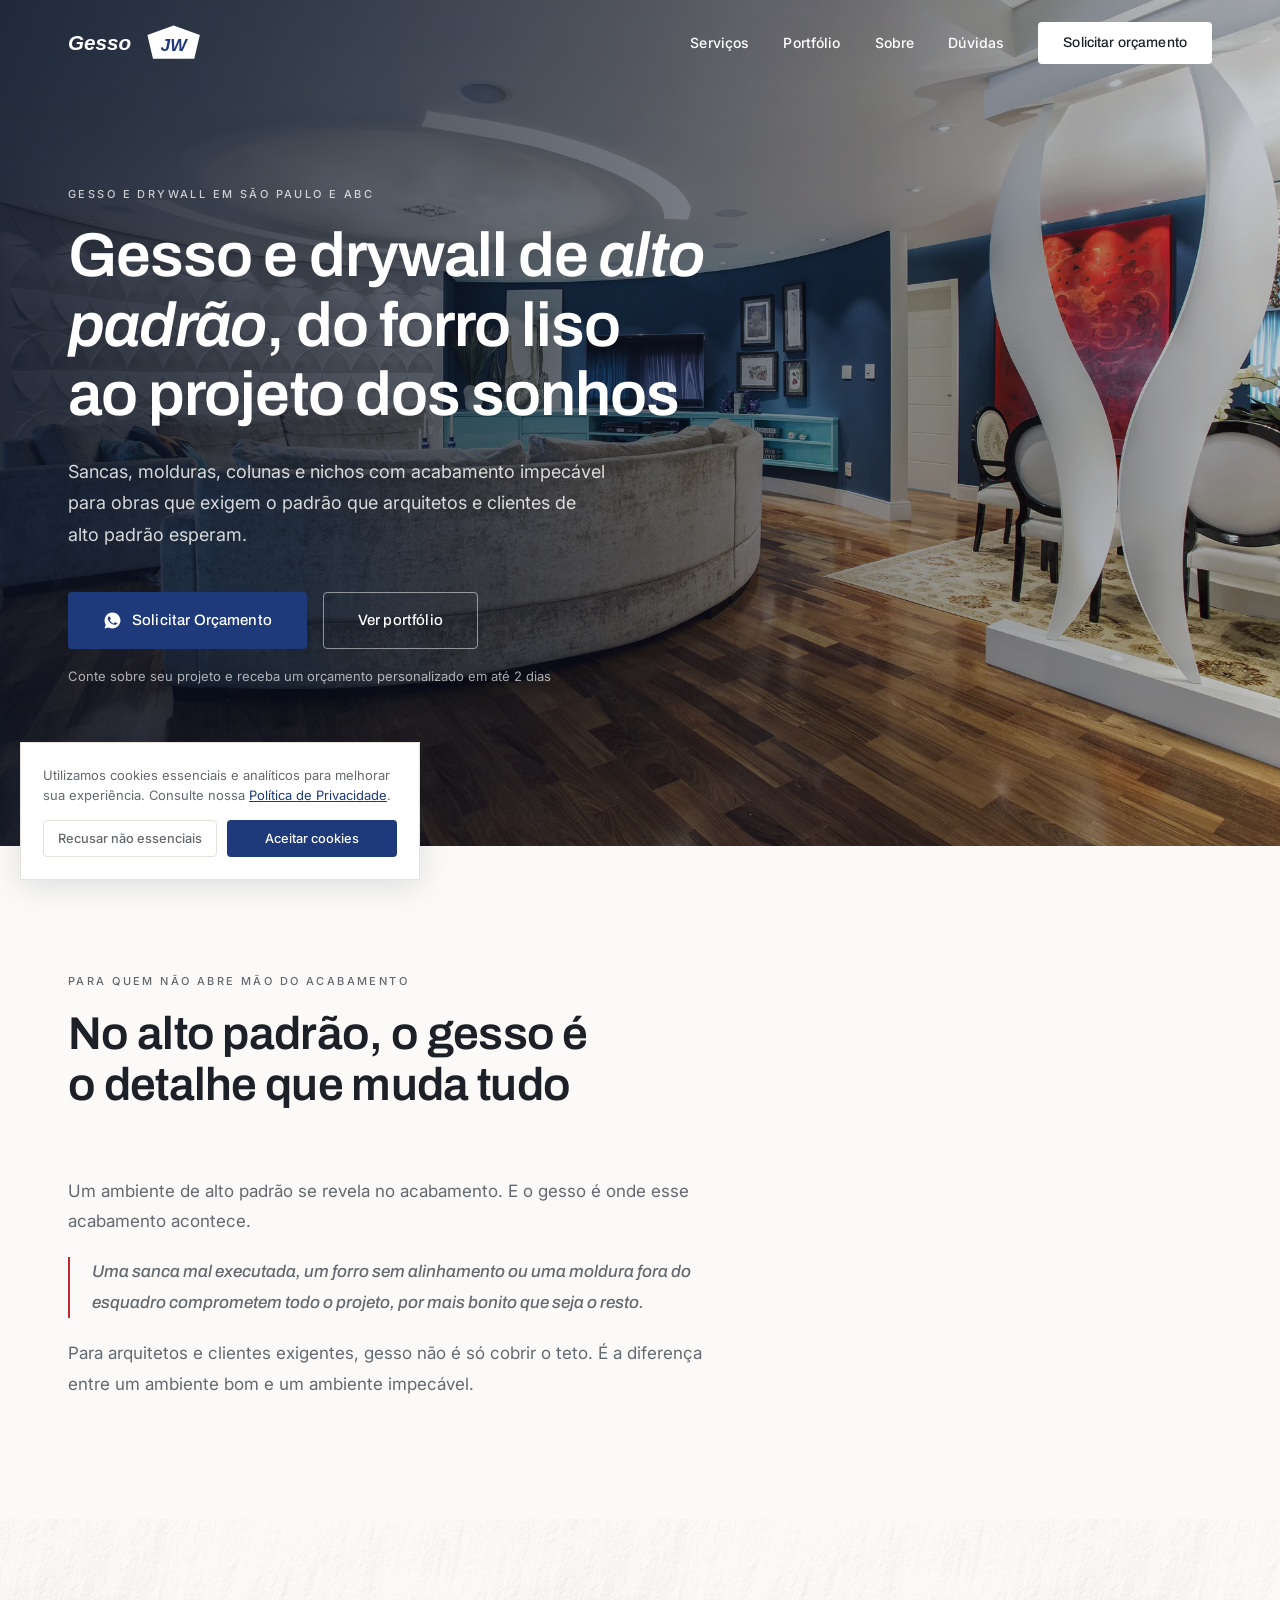
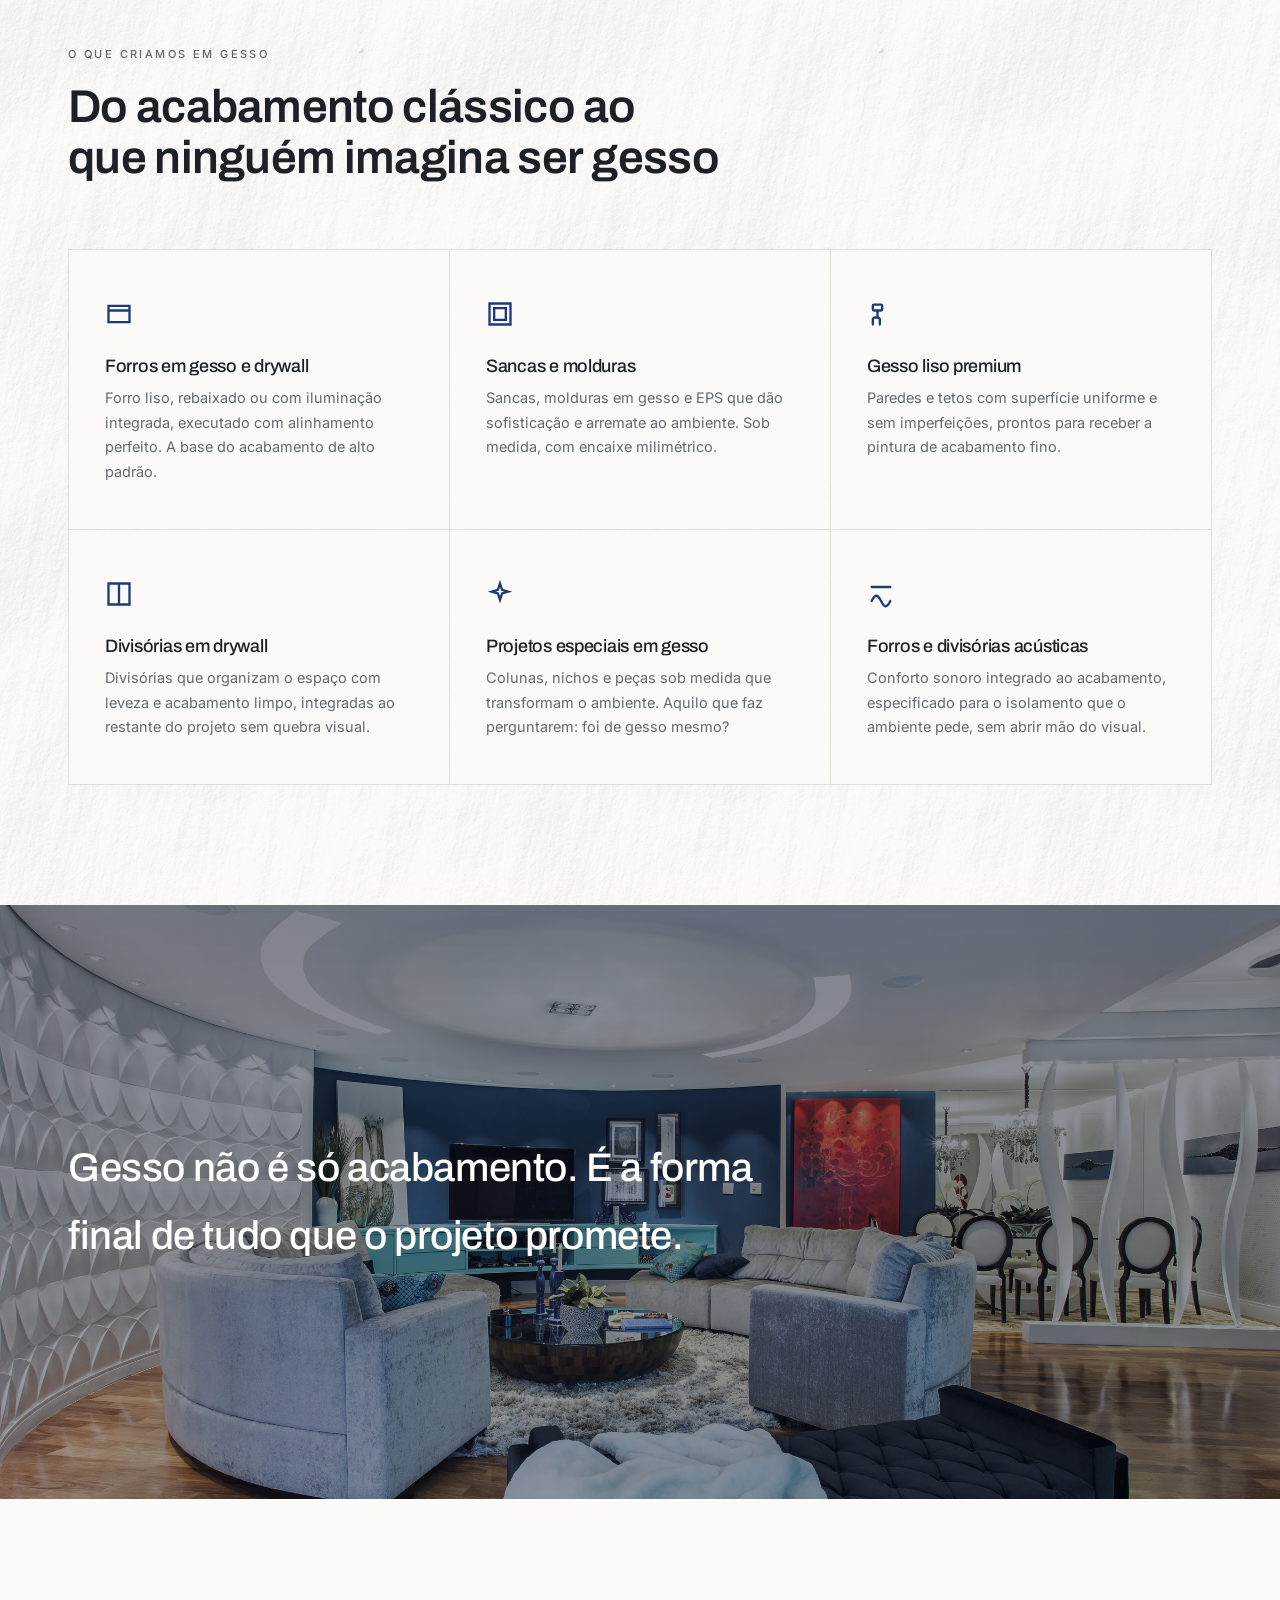
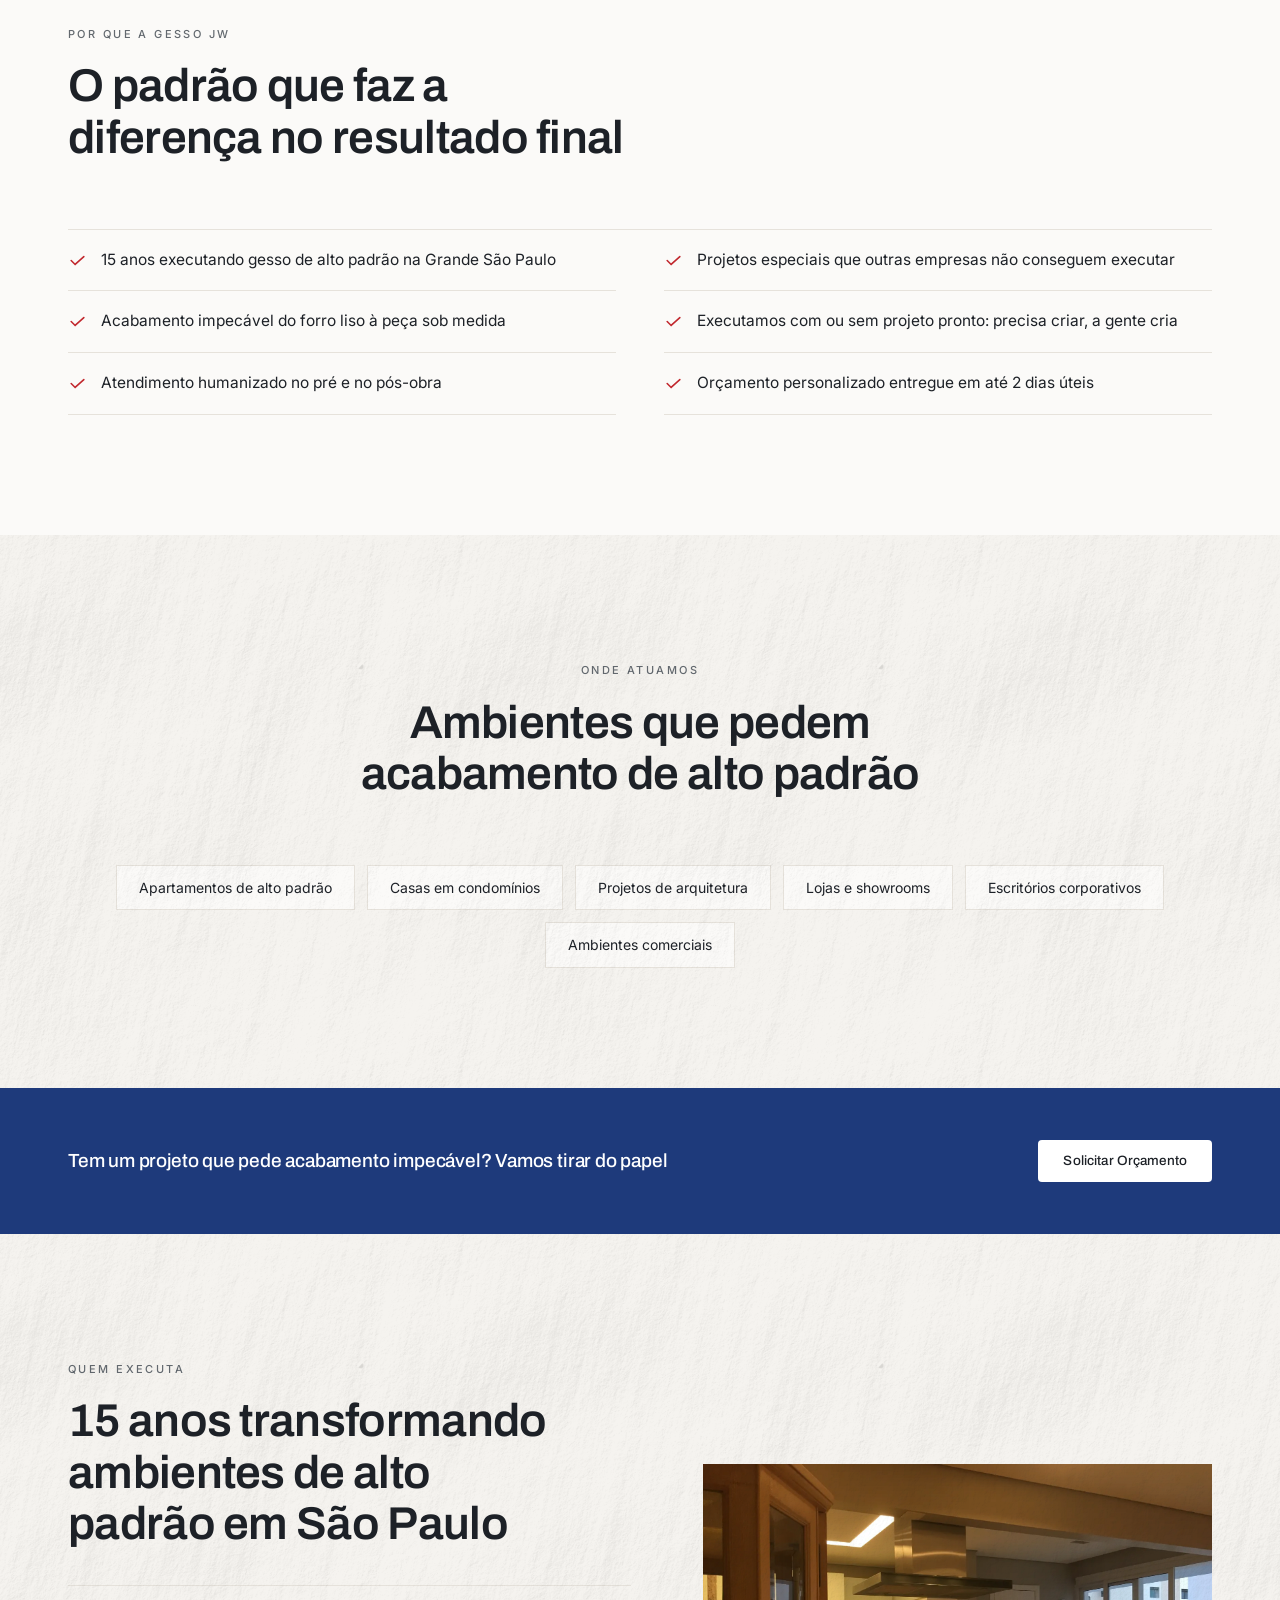
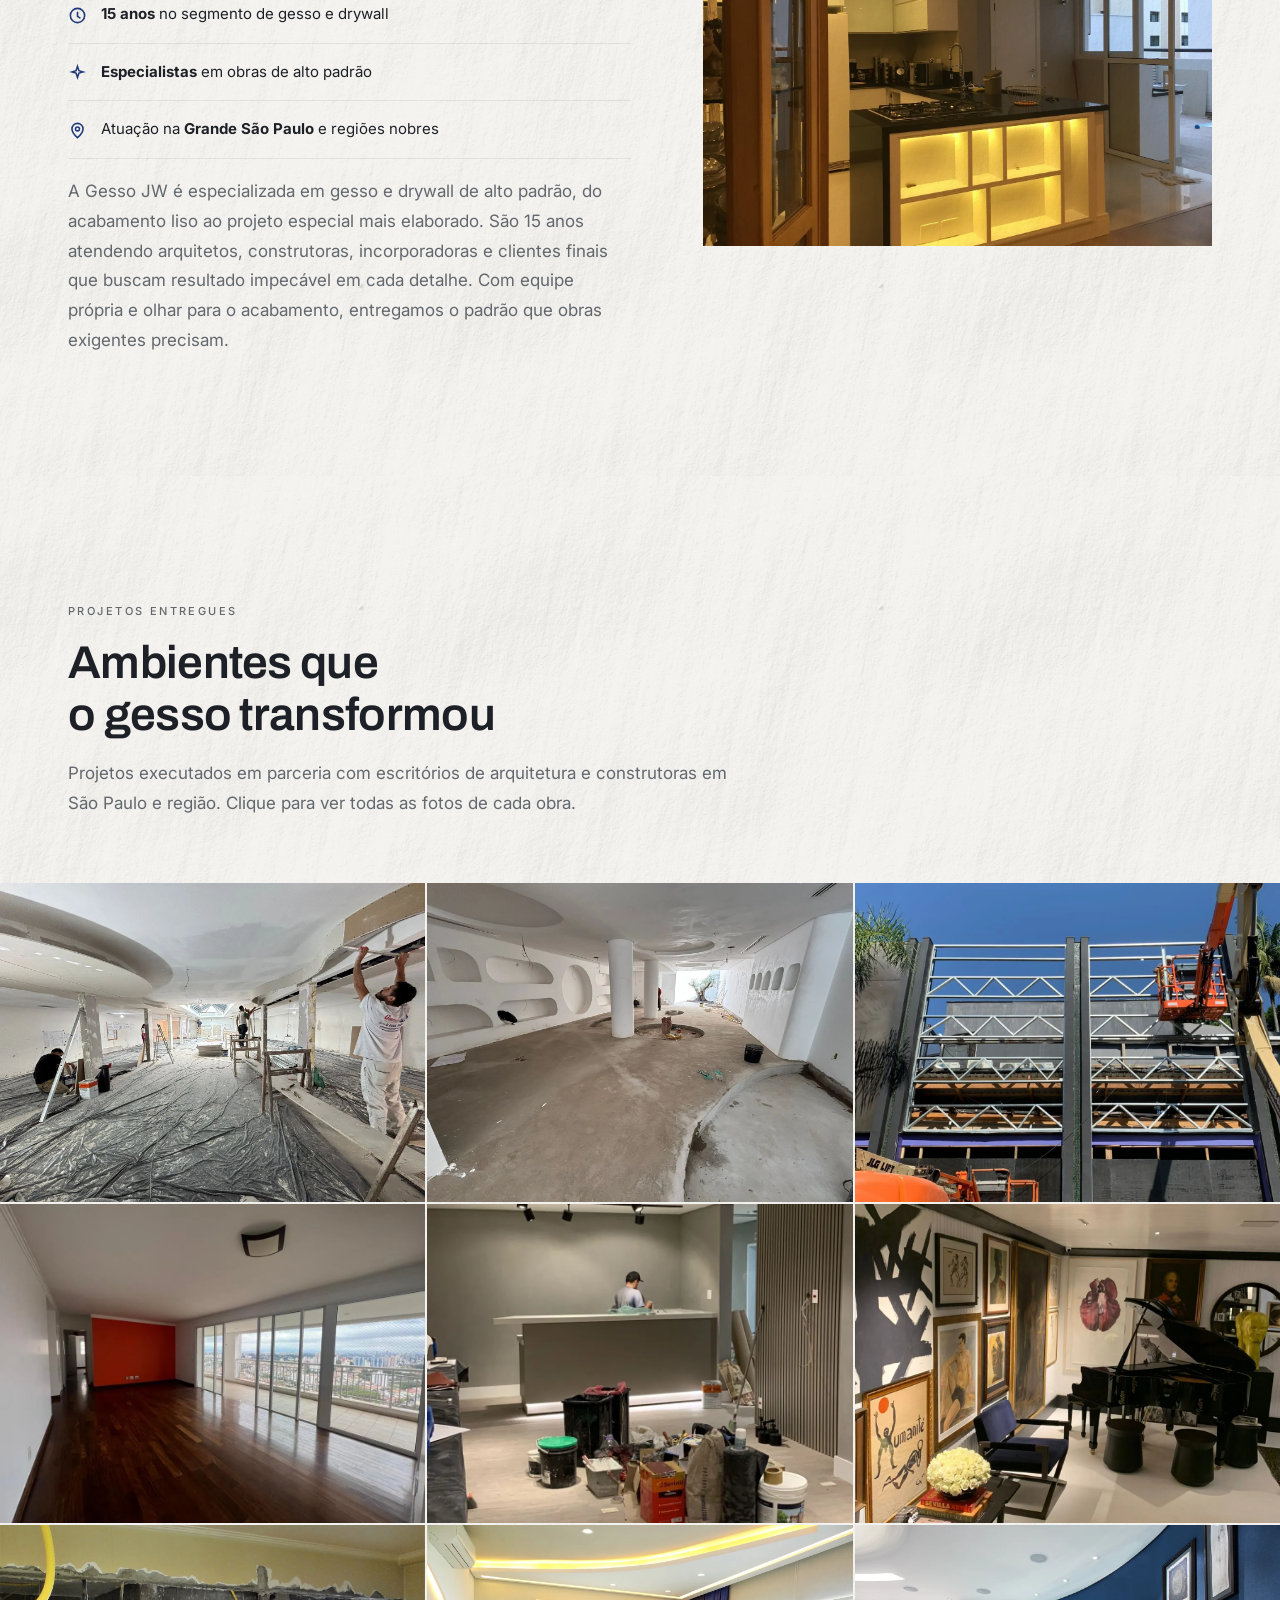
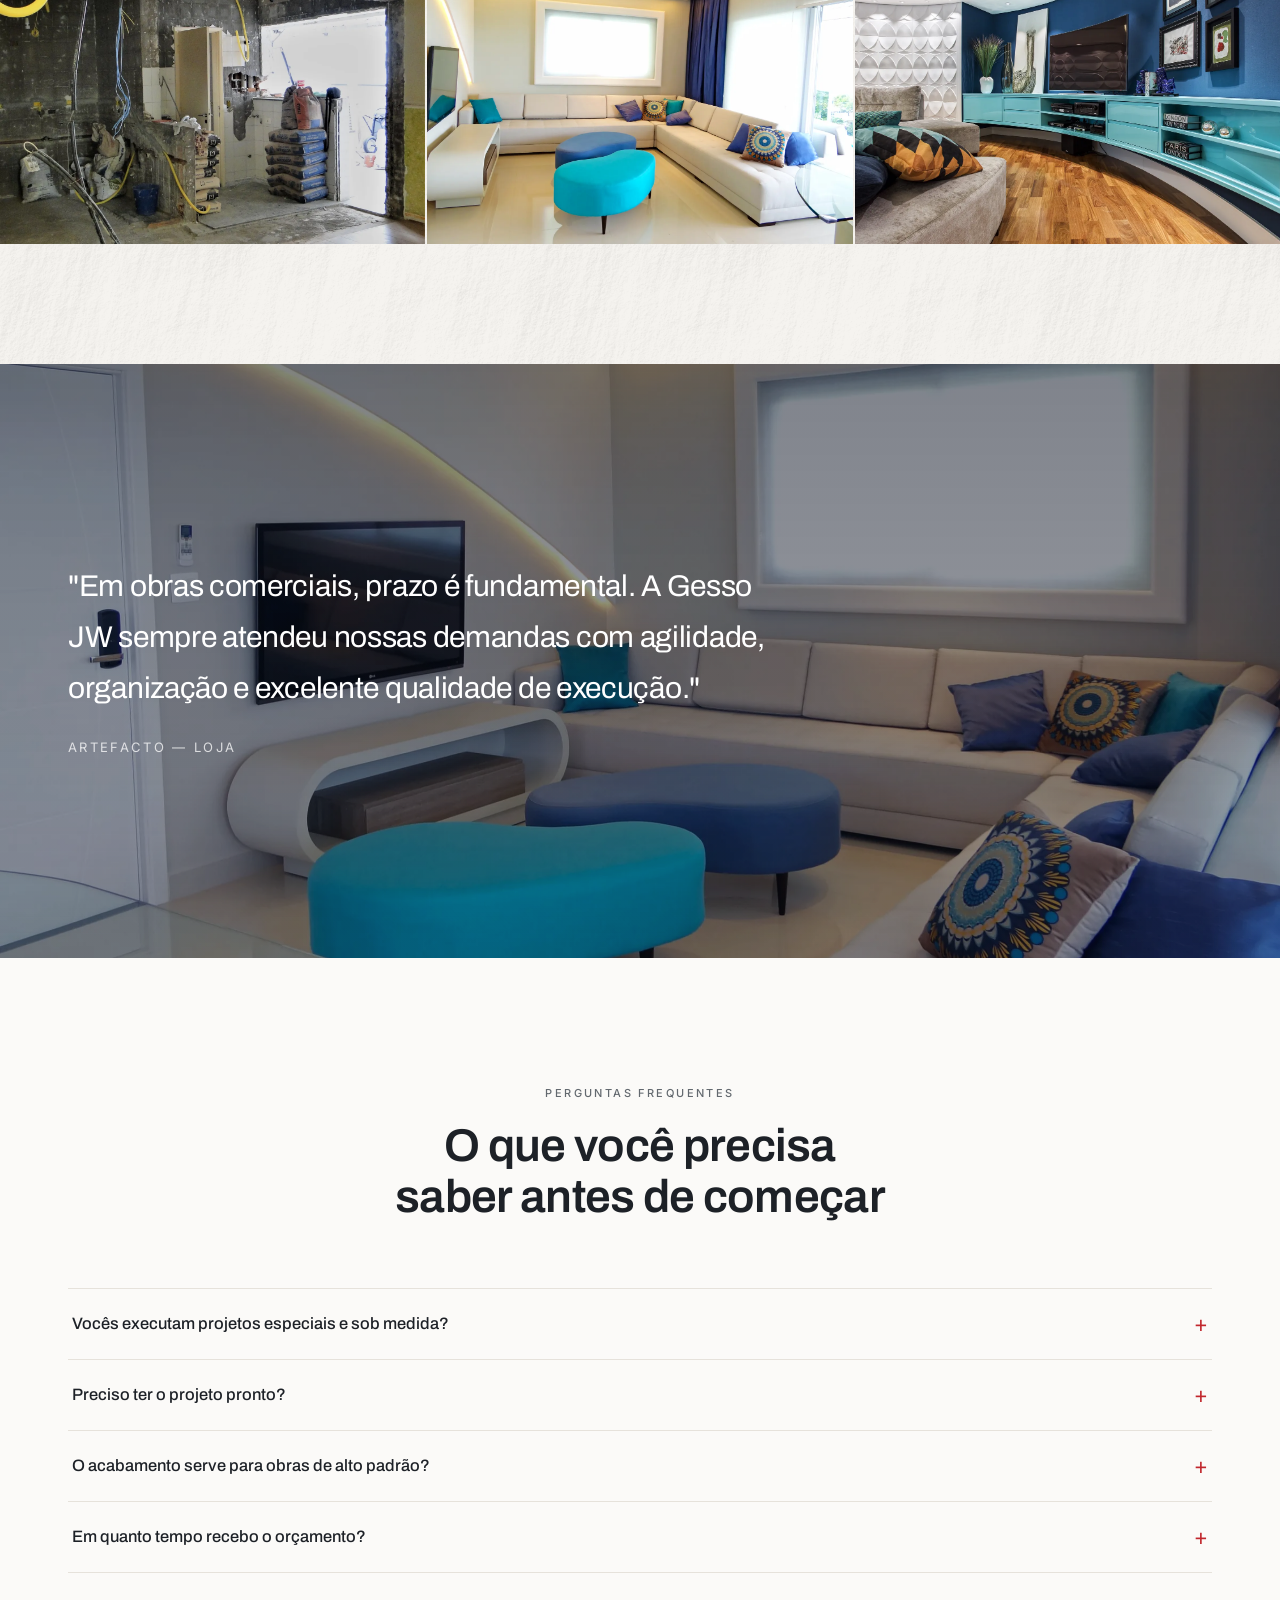
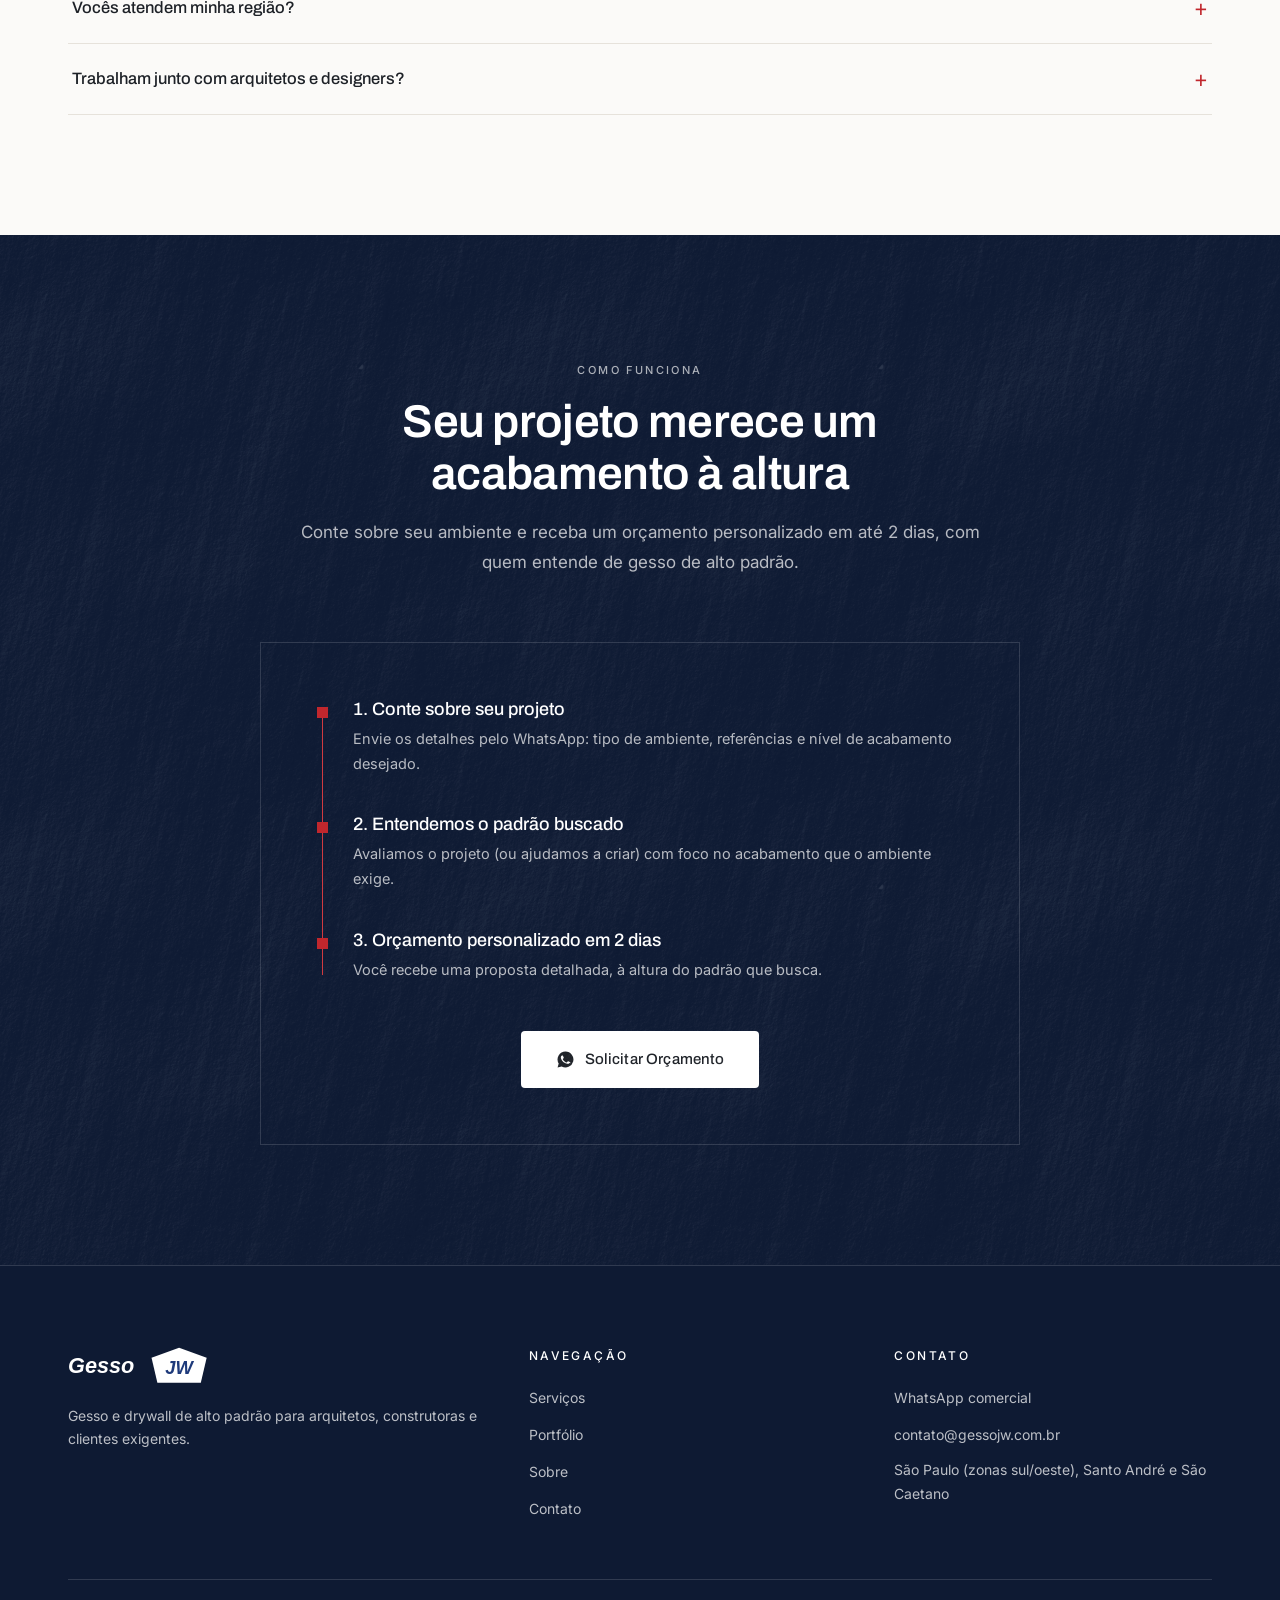
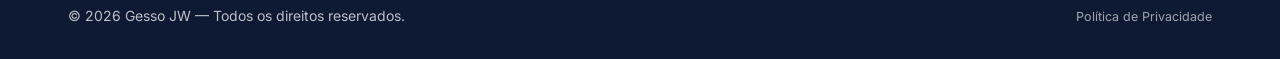
==== Site-B/index.html @ 307d547a "Teste A/B: Site/ vira LP A (agilidade/prazo), nova pasta Site-B/ com LP B (alto padrão) - Site/index" ====
<!DOCTYPE html>
<html lang="pt-BR">
<head>
<!-- BuildV: GTM -->
<script>(function(w,d,s,l,i){w[l]=w[l]||[];w[l].push({'gtm.start':
new Date().getTime(),event:'gtm.js'});var f=d.getElementsByTagName(s)[0],
j=d.createElement(s),dl=l!='dataLayer'?'&l='+l:'';j.async=true;j.src=
'https://www.googletagmanager.com/gtm.js?id='+i+dl;f.parentNode.insertBefore(j,f);
})(window,document,'script','dataLayer','GTM-NW2XFFGG');</script>
<!-- /BuildV: GTM -->
<meta charset="UTF-8">
<meta name="viewport" content="width=device-width, initial-scale=1.0">
<title>Gesso e Drywall de Alto Padrão — Gesso JW</title>
<meta name="description" content="Sancas, molduras, colunas e nichos com acabamento impecável. Gesso e drywall de alto padrão para arquitetos, construtoras e clientes exigentes em São Paulo, Santo André e São Caetano.">
<meta name="robots" content="noindex, nofollow">
<link rel="icon" type="image/svg+xml" href="assets/logos/favicon.svg">
<link rel="preconnect" href="https://fonts.googleapis.com">
<link rel="preconnect" href="https://fonts.gstatic.com" crossorigin>
<link href="https://fonts.googleapis.com/css2?family=Archivo:ital,wght@0,400;0,500;0,600;1,600&family=Inter:wght@300;400;500;600&display=swap" rel="stylesheet">
<link rel="stylesheet" href="css/styles.css">
</head>
<body>
<!-- BuildV: GTM (noscript) -->
<noscript><iframe src="https://www.googletagmanager.com/ns.html?id=GTM-NW2XFFGG"
height="0" width="0" style="display:none;visibility:hidden"></iframe></noscript>
<!-- /BuildV: GTM (noscript) -->

<div id="loader" aria-hidden="true"><img src="assets/logos/logo-gesso-jw.svg" alt=""></div>

<header class="header" id="header">
  <div class="container header-inner">
    <a href="#inicio" class="logo" aria-label="Gesso JW — início">
      <img class="logo-white" src="assets/logos/logo-gesso-jw-branco.svg" alt="Gesso JW" width="170" height="48">
      <img class="logo-color" src="assets/logos/logo-gesso-jw.svg" alt="Gesso JW" width="170" height="48">
    </a>
    <nav class="nav" id="nav" aria-label="Navegação principal">
      <a href="#servicos">Serviços</a>
      <a href="#portfolio">Portfólio</a>
      <a href="#sobre">Sobre</a>
      <a href="#faq">Dúvidas</a>
      <a href="#contato" class="btn btn-primary btn-base" data-wa-btn="orçamento personalizado">Solicitar orçamento</a>
    </nav>
    <button class="nav-toggle" id="nav-toggle" aria-label="Abrir menu" aria-expanded="false" aria-controls="nav">
      <svg viewBox="0 0 24 24" fill="none" stroke="currentColor" stroke-width="2" stroke-linecap="round"><path d="M3 6h18M3 12h18M3 18h18"/></svg>
    </button>
  </div>
</header>

<!-- HERO -->
<section class="hero" id="inicio">
  <div class="hero-bg"><img src="assets/img/hero.webp" alt="Sala com sanca circular iluminada e parede de painéis 3D em gesso executados pela Gesso JW" fetchpriority="high"></div>
  <div class="container hero-inner">
    <span class="overline" data-reveal>Gesso e drywall em São Paulo e ABC</span>
    <h1 data-reveal>Gesso e drywall de <em>alto padrão</em>, do forro liso ao projeto dos sonhos</h1>
    <p class="hero-sub" data-reveal>Sancas, molduras, colunas e nichos com acabamento impecável para obras que exigem o padrão que arquitetos e clientes de alto padrão esperam.</p>
    <div class="hero-ctas" data-reveal>
      <a href="#contato" class="btn btn-primary btn-lg" data-wa-btn="orçamento personalizado">
        <svg viewBox="0 0 24 24" width="19" height="19" fill="currentColor" aria-hidden="true"><path d="M12 2a10 10 0 0 0-8.6 15.1L2 22l5.1-1.3A10 10 0 1 0 12 2zm5.3 14.1c-.2.6-1.3 1.2-1.8 1.3-.5 0-1 .2-3.4-.7-2.9-1.1-4.7-4-4.9-4.2-.1-.2-1.1-1.5-1.1-2.9s.7-2 1-2.3c.2-.3.5-.3.7-.3h.5c.2 0 .4 0 .6.5l.8 2c.1.2.1.4 0 .6l-.4.6-.5.5c-.2.2-.3.4-.1.7.2.3.8 1.4 1.8 2.2 1.3 1.1 2.3 1.5 2.6 1.6.3.1.5.1.7-.1l1-1.2c.2-.3.4-.2.7-.1l2 1c.3.1.5.2.6.4 0 .1 0 .7-.2 1.4z"/></svg>
        Solicitar Orçamento
      </a>
      <a href="#portfolio" class="btn btn-outline-light btn-lg">Ver portfólio</a>
    </div>
    <p class="hero-micro" data-reveal>Conte sobre seu projeto e receba um orçamento personalizado em até 2 dias</p>
  </div>
</section>

<!-- IDENTIFICAÇÃO -->
<section class="section" id="identificacao">
  <div class="container">
    <div class="section-head">
      <span class="overline">Para quem não abre mão do acabamento</span>
      <h2 class="section-title">No alto padrão, o gesso é o detalhe que muda tudo</h2>
    </div>
    <div class="identificacao-text">
      <p data-reveal>Um ambiente de alto padrão se revela no acabamento. E o gesso é onde esse acabamento acontece.</p>
      <p class="identificacao-callout" data-reveal>Uma sanca mal executada, um forro sem alinhamento ou uma moldura fora do esquadro comprometem todo o projeto, por mais bonito que seja o resto.</p>
      <p data-reveal>Para arquitetos e clientes exigentes, gesso não é só cobrir o teto. É a diferença entre um ambiente bom e um ambiente impecável.</p>
    </div>
  </div>
</section>

<!-- ATUAÇÃO / ESCOPO -->
<section class="section tx" id="servicos">
  <div class="container">
    <div class="section-head">
      <span class="overline">O que criamos em gesso</span>
      <h2 class="section-title">Do acabamento clássico ao que ninguém imagina ser&nbsp;gesso</h2>
    </div>
    <div class="cards-grid">
      <article class="svc-card" data-reveal>
        <div class="svc-ic"><svg viewBox="0 0 24 24" fill="none" stroke-width="2" stroke-linecap="round"><path d="M3 5h18v14H3zM3 9h18"/></svg></div>
        <h3>Forros em gesso e drywall</h3>
        <p>Forro liso, rebaixado ou com iluminação integrada, executado com alinhamento perfeito. A base do acabamento de alto padrão.</p>
      </article>
      <article class="svc-card" data-reveal>
        <div class="svc-ic"><svg viewBox="0 0 24 24" fill="none" stroke-width="2" stroke-linecap="round"><path d="M3 3h18v18H3zM7 7h10v10H7z"/></svg></div>
        <h3>Sancas e molduras</h3>
        <p>Sancas, molduras em gesso e EPS que dão sofisticação e arremate ao ambiente. Sob medida, com encaixe milimétrico.</p>
      </article>
      <article class="svc-card" data-reveal>
        <div class="svc-ic"><svg viewBox="0 0 24 24" fill="none" stroke-width="2" stroke-linecap="round"><rect x="5" y="4" width="8" height="5" rx="1"/><path d="M9 15V9M11 21v-4a2 2 0 0 0-2-2H7a2 2 0 0 0-2 2v4"/></svg></div>
        <h3>Gesso liso premium</h3>
        <p>Paredes e tetos com superfície uniforme e sem imperfeições, prontos para receber a pintura de acabamento fino.</p>
      </article>
      <article class="svc-card" data-reveal>
        <div class="svc-ic"><svg viewBox="0 0 24 24" fill="none" stroke-width="2" stroke-linecap="round"><path d="M3 3h18v18H3zM12 3v18"/></svg></div>
        <h3>Divisórias em drywall</h3>
        <p>Divisórias que organizam o espaço com leveza e acabamento limpo, integradas ao restante do projeto sem quebra visual.</p>
      </article>
      <article class="svc-card" data-reveal>
        <div class="svc-ic"><svg viewBox="0 0 24 24" fill="none" stroke-width="2" stroke-linecap="round"><path d="M12 3l1.8 5.5L19 10l-5.2 1.5L12 17l-1.8-5.5L5 10l5.2-1.5z"/></svg></div>
        <h3>Projetos especiais em gesso</h3>
        <p>Colunas, nichos e peças sob medida que transformam o ambiente. Aquilo que faz perguntarem: foi de gesso mesmo?</p>
      </article>
      <article class="svc-card" data-reveal>
        <div class="svc-ic"><svg viewBox="0 0 24 24" fill="none" stroke-width="2" stroke-linecap="round"><path d="M4 18c3-6 5-6 8 0s5 6 8 0M4 6h16"/></svg></div>
        <h3>Forros e divisórias acústicas</h3>
        <p>Conforto sonoro integrado ao acabamento, especificado para o isolamento que o ambiente pede, sem abrir mão do visual.</p>
      </article>
    </div>
  </div>
</section>

<!-- BREAK 1 -->
<div class="break" data-parallax>
  <div class="break-img"><img src="assets/img/break-curvas.webp" alt="Sala com sanca circular, parede de painéis 3D e divisórias esculturais em gesso" loading="lazy"></div>
  <div class="container">
    <p class="break-line" data-reveal>Gesso não é só acabamento. É a forma final de tudo que o projeto&nbsp;promete.</p>
  </div>
</div>

<!-- DIFERENCIAIS -->
<section class="section" id="diferenciais">
  <div class="container">
    <div class="section-head">
      <span class="overline">Por que a Gesso JW</span>
      <h2 class="section-title">O padrão que faz a diferença no resultado&nbsp;final</h2>
    </div>
    <ul class="dif-list">
      <li data-reveal><svg viewBox="0 0 24 24" fill="none" stroke-width="2" stroke-linecap="round"><path d="M4 12l5 5L20 7"/></svg><span>15 anos executando gesso de alto padrão na Grande São Paulo</span></li>
      <li data-reveal><svg viewBox="0 0 24 24" fill="none" stroke-width="2" stroke-linecap="round"><path d="M4 12l5 5L20 7"/></svg><span>Projetos especiais que outras empresas não conseguem executar</span></li>
      <li data-reveal><svg viewBox="0 0 24 24" fill="none" stroke-width="2" stroke-linecap="round"><path d="M4 12l5 5L20 7"/></svg><span>Acabamento impecável do forro liso à peça sob medida</span></li>
      <li data-reveal><svg viewBox="0 0 24 24" fill="none" stroke-width="2" stroke-linecap="round"><path d="M4 12l5 5L20 7"/></svg><span>Executamos com ou sem projeto pronto: precisa criar, a gente cria</span></li>
      <li data-reveal><svg viewBox="0 0 24 24" fill="none" stroke-width="2" stroke-linecap="round"><path d="M4 12l5 5L20 7"/></svg><span>Atendimento humanizado no pré e no pós-obra</span></li>
      <li data-reveal><svg viewBox="0 0 24 24" fill="none" stroke-width="2" stroke-linecap="round"><path d="M4 12l5 5L20 7"/></svg><span>Orçamento personalizado entregue em até 2 dias úteis</span></li>
    </ul>
  </div>
</section>

<!-- ESPECIALIDADES -->
<section class="section bg-alt tx" id="especialidades">
  <div class="container">
    <div class="section-head center">
      <span class="overline">Onde atuamos</span>
      <h2 class="section-title">Ambientes que pedem acabamento de alto&nbsp;padrão</h2>
    </div>
    <div class="tag-row">
      <span class="tag-pill" data-reveal>Apartamentos de alto padrão</span>
      <span class="tag-pill" data-reveal>Casas em condomínios</span>
      <span class="tag-pill" data-reveal>Projetos de arquitetura</span>
      <span class="tag-pill" data-reveal>Lojas e showrooms</span>
      <span class="tag-pill" data-reveal>Escritórios corporativos</span>
      <span class="tag-pill" data-reveal>Ambientes comerciais</span>
    </div>
  </div>
</section>

<!-- CTA INTERMEDIÁRIO -->
<div class="cta-mid">
  <div class="container">
    <p data-reveal>Tem um projeto que pede acabamento impecável? Vamos tirar do&nbsp;papel</p>
    <a href="#contato" class="btn btn-primary btn-base" data-wa-btn="orçamento personalizado">Solicitar Orçamento</a>
  </div>
</div>

<!-- SOBRE -->
<section class="section bg-alt tx" id="sobre">
  <div class="container split">
    <div>
      <span class="overline">Quem executa</span>
      <h2 class="section-title">15 anos transformando ambientes de alto padrão em São&nbsp;Paulo</h2>
      <ul class="sobre-list">
        <li data-reveal><svg viewBox="0 0 24 24" fill="none" stroke-width="2" stroke-linecap="round"><path d="M12 8v5l3 2"/><circle cx="12" cy="12" r="9"/></svg><span><strong>15 anos</strong> no segmento de gesso e drywall</span></li>
        <li data-reveal><svg viewBox="0 0 24 24" fill="none" stroke-width="2" stroke-linecap="round"><path d="M12 3l1.8 5.5L19 10l-5.2 1.5L12 17l-1.8-5.5L5 10l5.2-1.5z"/></svg><span><strong>Especialistas</strong> em obras de alto padrão</span></li>
        <li data-reveal><svg viewBox="0 0 24 24" fill="none" stroke-width="2" stroke-linecap="round"><path d="M12 21s-7-6-7-11a7 7 0 0 1 14 0c0 5-7 11-7 11z"/><circle cx="12" cy="10" r="2.5"/></svg><span>Atuação na <strong>Grande São Paulo</strong> e regiões nobres</span></li>
      </ul>
      <p class="section-lede">A Gesso JW é especializada em gesso e drywall de alto padrão, do acabamento liso ao projeto especial mais elaborado. São 15 anos atendendo arquitetos, construtoras, incorporadoras e clientes finais que buscam resultado impecável em cada detalhe. Com equipe própria e olhar para o acabamento, entregamos o padrão que obras exigentes precisam.</p>
    </div>
    <div class="split-img" data-reveal>
      <img src="assets/img/sobre.webp" alt="Ambiente residencial com forro de gesso finalizado em obra da Gesso JW" loading="lazy">
    </div>
  </div>
</section>

<!-- GALERIA / PORTFÓLIO -->
<section class="section bg-alt tx" id="portfolio">
  <div class="container">
    <div class="section-head">
      <span class="overline">Projetos entregues</span>
      <h2 class="section-title">Ambientes que o gesso&nbsp;transformou</h2>
      <p class="section-lede">Projetos executados em parceria com escritórios de arquitetura e construtoras em São Paulo e região. Clique para ver todas as fotos de cada obra.</p>
    </div>
  </div>
  <div class="pf-grid">
      <button class="pf-card" data-reveal data-cap="Mostra Artefacto · Arq. Roberto Migotto" data-gallery="assets/img/portfolio/migotto/01.webp|assets/img/portfolio/migotto/02.webp|assets/img/portfolio/migotto/03.webp|assets/img/portfolio/migotto/04.webp|assets/img/portfolio/migotto/05.webp|assets/img/portfolio/migotto/06.webp|assets/img/portfolio/migotto/07.webp">
        <span class="pf-media"><img src="assets/img/portfolio/migotto/01.webp" alt="Mostra Artefacto projetada pelo arquiteto Roberto Migotto" loading="lazy"><span class="pf-zoom" aria-hidden="true"><svg viewBox="0 0 24 24" fill="none" stroke-width="2" stroke-linecap="round"><circle cx="11" cy="11" r="7"/><path d="M21 21l-4.3-4.3M11 8v6M8 11h6"/></svg></span></span>
        <span class="pf-info"><span class="overline">Jardim Paulista/SP · 120 m²</span><span class="pf-title">Mostra Artefacto — Arq. Roberto Migotto</span><span class="pf-count">7 fotos</span></span>
      </button>
      <button class="pf-card" data-reveal data-cap="Comercial 350 m² · 2BUY Arquitetura" data-gallery="assets/img/portfolio/organne/01.webp|assets/img/portfolio/organne/02.webp|assets/img/portfolio/organne/03.webp|assets/img/portfolio/organne/04.webp|assets/img/portfolio/organne/05.webp|assets/img/portfolio/organne/06.webp|assets/img/portfolio/organne/07.webp|assets/img/portfolio/organne/08.webp|assets/img/portfolio/organne/09.webp|assets/img/portfolio/organne/10.webp|assets/img/portfolio/organne/11.webp|assets/img/portfolio/organne/12.webp|assets/img/portfolio/organne/13.webp">
        <span class="pf-media"><img src="assets/img/portfolio/organne/01.webp" alt="Obra comercial Organne projetada pela 2BUY Arquitetura" loading="lazy"><span class="pf-zoom" aria-hidden="true"><svg viewBox="0 0 24 24" fill="none" stroke-width="2" stroke-linecap="round"><circle cx="11" cy="11" r="7"/><path d="M21 21l-4.3-4.3M11 8v6M8 11h6"/></svg></span></span>
        <span class="pf-info"><span class="overline">Pinheiros/SP · 350 m²</span><span class="pf-title">Comercial Organne — 2BUY Arquitetura</span><span class="pf-count">13 fotos</span></span>
      </button>
      <button class="pf-card" data-reveal data-cap="Fachada Artefacto · 509 m²" data-gallery="assets/img/portfolio/fachada/01.webp|assets/img/portfolio/fachada/02.webp|assets/img/portfolio/fachada/03.webp">
        <span class="pf-media"><img src="assets/img/portfolio/fachada/01.webp" alt="Reforma de fachada comercial da Artefacto" loading="lazy"><span class="pf-zoom" aria-hidden="true"><svg viewBox="0 0 24 24" fill="none" stroke-width="2" stroke-linecap="round"><circle cx="11" cy="11" r="7"/><path d="M21 21l-4.3-4.3M11 8v6M8 11h6"/></svg></span></span>
        <span class="pf-info"><span class="overline">Jardim Paulista/SP · 509 m²</span><span class="pf-title">Fachada — Artefacto</span><span class="pf-count">3 fotos</span></span>
      </button>
      <button class="pf-card" data-reveal data-cap="Apartamento 177 m² · Arq. Mayara Bergazhi" data-gallery="assets/img/portfolio/morumbi/01.webp|assets/img/portfolio/morumbi/02.webp|assets/img/portfolio/morumbi/03.webp|assets/img/portfolio/morumbi/04.webp|assets/img/portfolio/morumbi/05.webp">
        <span class="pf-media"><img src="assets/img/portfolio/morumbi/01.webp" alt="Apartamento no Morumbi projetado pela arquiteta Mayara Bergazhi" loading="lazy"><span class="pf-zoom" aria-hidden="true"><svg viewBox="0 0 24 24" fill="none" stroke-width="2" stroke-linecap="round"><circle cx="11" cy="11" r="7"/><path d="M21 21l-4.3-4.3M11 8v6M8 11h6"/></svg></span></span>
        <span class="pf-info"><span class="overline">Morumbi/SP · 177 m²</span><span class="pf-title">Apartamento — Arq. Mayara Bergazhi</span><span class="pf-count">5 fotos</span></span>
      </button>
      <button class="pf-card" data-reveal data-cap="Sala Espaço Vibra · Artefacto" data-gallery="assets/img/portfolio/vibra/01.webp|assets/img/portfolio/vibra/02.webp|assets/img/portfolio/vibra/03.webp|assets/img/portfolio/vibra/04.webp">
        <span class="pf-media"><img src="assets/img/portfolio/vibra/01.webp" alt="Sala no Espaço Vibra projetada pela Artefacto" loading="lazy"><span class="pf-zoom" aria-hidden="true"><svg viewBox="0 0 24 24" fill="none" stroke-width="2" stroke-linecap="round"><circle cx="11" cy="11" r="7"/><path d="M21 21l-4.3-4.3M11 8v6M8 11h6"/></svg></span></span>
        <span class="pf-info"><span class="overline">Espaço Vibra SP · 40 m²</span><span class="pf-title">Sala — Artefacto</span><span class="pf-count">4 fotos</span></span>
      </button>
      <button class="pf-card" data-reveal data-cap="Mostra Artefacto · Arq. Sig Bergamin" data-gallery="assets/img/portfolio/bergamin/01.webp|assets/img/portfolio/bergamin/02.webp|assets/img/portfolio/bergamin/03.webp">
        <span class="pf-media"><img src="assets/img/portfolio/bergamin/01.webp" alt="Mostra Artefacto projetada pelo arquiteto Sig Bergamin" loading="lazy"><span class="pf-zoom" aria-hidden="true"><svg viewBox="0 0 24 24" fill="none" stroke-width="2" stroke-linecap="round"><circle cx="11" cy="11" r="7"/><path d="M21 21l-4.3-4.3M11 8v6M8 11h6"/></svg></span></span>
        <span class="pf-info"><span class="overline">Jardim Paulista/SP · 90 m²</span><span class="pf-title">Mostra Artefacto — Arq. Sig Bergamin</span><span class="pf-count">3 fotos</span></span>
      </button>
      <button class="pf-card" data-reveal data-cap="Apartamento 110 m² · Arq. Bruna Palhares" data-gallery="assets/img/portfolio/moema/01.webp|assets/img/portfolio/moema/02.webp">
        <span class="pf-media"><img src="assets/img/portfolio/moema/01.webp" alt="Apartamento em Moema projetado pela arquiteta Bruna Palhares" loading="lazy"><span class="pf-zoom" aria-hidden="true"><svg viewBox="0 0 24 24" fill="none" stroke-width="2" stroke-linecap="round"><circle cx="11" cy="11" r="7"/><path d="M21 21l-4.3-4.3M11 8v6M8 11h6"/></svg></span></span>
        <span class="pf-info"><span class="overline">Moema/SP · 110 m²</span><span class="pf-title">Apartamento — Arq. Bruna Palhares</span><span class="pf-count">2 fotos</span></span>
      </button>
      <button class="pf-card" data-reveal data-cap="Apartamento 140 m² · Arq. Eduardo Kasinski" data-gallery="assets/img/portfolio/sao-caetano/01.webp|assets/img/portfolio/sao-caetano/02.webp|assets/img/portfolio/sao-caetano/03.webp|assets/img/portfolio/sao-caetano/04.webp">
        <span class="pf-media"><img src="assets/img/portfolio/sao-caetano/01.webp" alt="Apartamento em São Caetano projetado pelo arquiteto Eduardo Kasinski" loading="lazy"><span class="pf-zoom" aria-hidden="true"><svg viewBox="0 0 24 24" fill="none" stroke-width="2" stroke-linecap="round"><circle cx="11" cy="11" r="7"/><path d="M21 21l-4.3-4.3M11 8v6M8 11h6"/></svg></span></span>
        <span class="pf-info"><span class="overline">São Caetano/SP · 140 m²</span><span class="pf-title">Apartamento — Arq. Eduardo Kasinski</span><span class="pf-count">4 fotos</span></span>
      </button>
      <button class="pf-card" data-reveal data-cap="Apartamento 100 m² · Arq. Eduardo Kasinski" data-gallery="assets/img/portfolio/santos/01.webp|assets/img/portfolio/santos/02.webp|assets/img/portfolio/santos/03.webp|assets/img/portfolio/santos/04.webp">
        <span class="pf-media"><img src="assets/img/portfolio/santos/02.webp" alt="Apartamento em Santos com sanca circular e painéis 3D de gesso" loading="lazy"><span class="pf-zoom" aria-hidden="true"><svg viewBox="0 0 24 24" fill="none" stroke-width="2" stroke-linecap="round"><circle cx="11" cy="11" r="7"/><path d="M21 21l-4.3-4.3M11 8v6M8 11h6"/></svg></span></span>
        <span class="pf-info"><span class="overline">Santos/SP · 100 m²</span><span class="pf-title">Apartamento — Arq. Eduardo Kasinski</span><span class="pf-count">4 fotos</span></span>
      </button>
  </div>
</section>

<!-- BREAK 2 + QUOTE -->
<div class="break" data-parallax>
  <div class="break-img"><img src="assets/img/break-sanca.webp" alt="Sala de estar com sanca de gesso e iluminação embutida" loading="lazy"></div>
  <div class="container">
    <div class="break-quote" data-reveal>
      <blockquote>"Em obras comerciais, prazo é fundamental. A Gesso JW sempre atendeu nossas demandas com agilidade, organização e excelente qualidade de execução."</blockquote>
      <cite>Artefacto — Loja</cite>
    </div>
  </div>
</div>

<!-- FAQ -->
<section class="section" id="faq">
  <div class="container">
    <div class="section-head center">
      <span class="overline">Perguntas frequentes</span>
      <h2 class="section-title">O que você precisa saber antes de&nbsp;começar</h2>
    </div>
    <div class="faq-list">
      <div class="faq-item" data-reveal>
        <button class="faq-q" aria-expanded="false">Vocês executam projetos especiais e sob medida?<span class="fx" aria-hidden="true">+</span></button>
        <div class="faq-a"><p>Sim. Além de forros e divisórias, criamos sancas, colunas, nichos e peças sob medida em gesso. Se você imaginou algo diferente, desenvolvemos e executamos.</p></div>
      </div>
      <div class="faq-item" data-reveal>
        <button class="faq-q" aria-expanded="false">Preciso ter o projeto pronto?<span class="fx" aria-hidden="true">+</span></button>
        <div class="faq-a"><p>Não. Se você já tem o projeto do arquiteto, executamos com fidelidade ao acabamento previsto. Se ainda não tem, ajudamos a desenvolver a solução ideal para o ambiente.</p></div>
      </div>
      <div class="faq-item" data-reveal>
        <button class="faq-q" aria-expanded="false">O acabamento serve para obras de alto padrão?<span class="fx" aria-hidden="true">+</span></button>
        <div class="faq-a"><p>Sim, é a nossa especialidade. São 15 anos entregando gesso com o nível de acabamento que apartamentos, casas de condomínio e projetos de arquitetura exigem.</p></div>
      </div>
      <div class="faq-item" data-reveal>
        <button class="faq-q" aria-expanded="false">Em quanto tempo recebo o orçamento?<span class="fx" aria-hidden="true">+</span></button>
        <div class="faq-a"><p>Em até <strong>2 dias úteis</strong> após entender o escopo do seu projeto, entregamos um orçamento personalizado e detalhado.</p></div>
      </div>
      <div class="faq-item" data-reveal>
        <button class="faq-q" aria-expanded="false">Vocês atendem minha região?<span class="fx" aria-hidden="true">+</span></button>
        <div class="faq-a"><p>Atuamos na capital de São Paulo, com foco nas zonas Sul e Oeste, regiões de condomínios de alto padrão, Santo André e São Caetano. Fale com a gente para confirmar seu endereço.</p></div>
      </div>
      <div class="faq-item" data-reveal>
        <button class="faq-q" aria-expanded="false">Trabalham junto com arquitetos e designers?<span class="fx" aria-hidden="true">+</span></button>
        <div class="faq-a"><p>Sim. Executamos o projeto especificado com o padrão de acabamento definido, funcionando como o braço executor que o arquiteto precisa para entregar o resultado.</p></div>
      </div>
    </div>
  </div>
</section>

<!-- CTA FINAL -->
<section class="section bg-dark tx" id="contato">
  <div class="container">
    <div class="section-head center">
      <span class="overline">Como funciona</span>
      <h2 class="section-title">Seu projeto merece um acabamento à&nbsp;altura</h2>
      <p class="section-lede">Conte sobre seu ambiente e receba um orçamento personalizado em até 2 dias, com quem entende de gesso de alto padrão.</p>
    </div>
    <div class="steps-card">
      <div class="steps-flow" id="steps-flow">
        <div class="step-item">
          <h3>1. Conte sobre seu projeto</h3>
          <p>Envie os detalhes pelo WhatsApp: tipo de ambiente, referências e nível de acabamento desejado.</p>
        </div>
        <div class="step-item">
          <h3>2. Entendemos o padrão buscado</h3>
          <p>Avaliamos o projeto (ou ajudamos a criar) com foco no acabamento que o ambiente exige.</p>
        </div>
        <div class="step-item">
          <h3>3. Orçamento personalizado em 2 dias</h3>
          <p>Você recebe uma proposta detalhada, à altura do padrão que busca.</p>
        </div>
      </div>
      <div class="steps-cta">
        <a href="#contato" class="btn btn-primary btn-lg" data-wa-btn="orçamento personalizado">
          <svg viewBox="0 0 24 24" width="19" height="19" fill="currentColor" aria-hidden="true"><path d="M12 2a10 10 0 0 0-8.6 15.1L2 22l5.1-1.3A10 10 0 1 0 12 2zm5.3 14.1c-.2.6-1.3 1.2-1.8 1.3-.5 0-1 .2-3.4-.7-2.9-1.1-4.7-4-4.9-4.2-.1-.2-1.1-1.5-1.1-2.9s.7-2 1-2.3c.2-.3.5-.3.7-.3h.5c.2 0 .4 0 .6.5l.8 2c.1.2.1.4 0 .6l-.4.6-.5.5c-.2.2-.3.4-.1.7.2.3.8 1.4 1.8 2.2 1.3 1.1 2.3 1.5 2.6 1.6.3.1.5.1.7-.1l1-1.2c.2-.3.4-.2.7-.1l2 1c.3.1.5.2.6.4 0 .1 0 .7-.2 1.4z"/></svg>
          Solicitar Orçamento
        </a>
      </div>
    </div>
  </div>
</section>

<!-- FOOTER -->
<footer class="footer">
  <div class="container">
    <div class="footer-grid">
      <div>
        <img src="assets/logos/logo-gesso-jw-branco.svg" alt="Gesso JW">
        <p>Gesso e drywall de alto padrão para arquitetos, construtoras e clientes exigentes.</p>
      </div>
      <div>
        <h4>Navegação</h4>
        <ul>
          <li><a href="#servicos">Serviços</a></li>
          <li><a href="#portfolio">Portfólio</a></li>
          <li><a href="#sobre">Sobre</a></li>
          <li><a href="#contato">Contato</a></li>
        </ul>
      </div>
      <div>
        <h4>Contato</h4>
        <ul>
          <li><a href="#contato" data-wa-btn="orçamento personalizado">WhatsApp comercial</a></li>
          <li><a href="mailto:contato@gessojw.com.br">contato@gessojw.com.br</a></li>
          <li><p>São Paulo (zonas sul/oeste), Santo André e São Caetano</p></li>
        </ul>
      </div>
    </div>
    <div class="footer-bottom">
      <p>© 2026 Gesso JW — Todos os direitos reservados.</p>
      <p><a href="#" data-modal="privacyOverlay">Política de Privacidade</a></p>
    </div>
  </div>
</footer>


<!-- MODAL: POLÍTICA DE PRIVACIDADE -->
<div class="privacy-overlay" id="privacyOverlay" role="dialog" aria-modal="true" aria-label="Política de Privacidade">
  <div class="privacy-modal">
    <div class="privacy-header">
      <h2>Política de Privacidade</h2>
      <button class="privacy-close" id="privacyClose" aria-label="Fechar">&#x2715;</button>
    </div>
    <div class="privacy-body">
      <p>A <strong>Gesso JW</strong> está comprometida com a proteção dos seus dados pessoais, em conformidade com a <strong>LGPD (Lei nº 13.709/2018)</strong>.</p>
      <h3>1. Dados coletados</h3>
      <p>Coletamos apenas os dados fornecidos voluntariamente no contato via WhatsApp: nome, e-mail e telefone, quando informados.</p>
      <h3>2. Finalidade</h3>
      <ul><li>Responder à sua solicitação de orçamento</li><li>Enviar comunicações relacionadas ao contato</li><li>Cumprir obrigações legais</li></ul>
      <h3>3. Compartilhamento</h3>
      <p>Seus dados não são vendidos nem compartilhados com terceiros, exceto quando exigido por lei.</p>
      <h3>4. Armazenamento e segurança</h3>
      <p>Dados armazenados em ambiente seguro com acesso restrito.</p>
      <h3>5. Seus direitos (LGPD)</h3>
      <ul><li>Acessar, corrigir ou excluir seus dados</li><li>Revogar consentimento a qualquer momento</li></ul>
      <p>Contato: <strong>contato@gessojw.com.br</strong></p>
      <h3>6. Cookies</h3>
      <p>Utilizamos cookies essenciais e, com seu consentimento, cookies analíticos.</p>
      <h3>7. Contato</h3>
      <p><strong>Gesso JW</strong><br>contato@gessojw.com.br<br>São Paulo, SP</p>
      <p style="color:#aaa;font-size:11px;margin-top:24px">Última atualização: 2026</p>
    </div>
  </div>
</div>

<!-- COOKIE NOTICE -->
<div class="cookie-notice" id="cookieNotice">
  <p>Utilizamos cookies essenciais e analíticos para melhorar sua experiência. Consulte nossa <button data-modal="privacyOverlay">Política de Privacidade</button>.</p>
  <div class="cookie-actions">
    <button class="cookie-btn cookie-btn--decline" id="cookieDecline">Recusar não essenciais</button>
    <button class="cookie-btn cookie-btn--accept" id="cookieAccept">Aceitar cookies</button>
  </div>
</div>

<!-- Lightbox -->
<div class="lb" id="lightbox" role="dialog" aria-modal="true" aria-label="Galeria de fotos da obra">
  <p class="lb-cap" id="lb-cap"></p>
  <button class="lb-btn lb-close" id="lb-close" aria-label="Fechar galeria">✕</button>
  <button class="lb-btn lb-prev" id="lb-prev" aria-label="Foto anterior">‹</button>
  <img id="lb-img" src="" alt="Foto ampliada da obra">
  <button class="lb-btn lb-next" id="lb-next" aria-label="Próxima foto">›</button>
  <p class="lb-count" id="lb-count"></p>
</div>

<!-- BuildV: Merlin popup -->
<script nonce="39db1eb76352aeba22bb3b3aaf0f93a2" src='https://scripts.gomerlin.com.br/merlin.js'></script>
<script>
  Merlin.Popup.initFromSource("https://tools.gomerlin.com.br/popup/d54c095b-3b99-45a3-a95c-3cf583a8aac4");
</script>
<!-- /BuildV: Merlin popup -->
<script src="js/app.js"></script>
</body>
</html>
---- Site-B/css/styles.css ----
/* ============ Gesso JW — styles.css (v2 premium flat) ============ */
:root{
  --blue-950:#0e1a33; --blue-900:#13223f; --blue-800:#1a2f57; --blue-700:#1E3A7B;
  --blue-600:#2b4c9b; --blue-300:#8aa3da; --blue-100:#dde6f5; --blue-50:#eef2fa;
  --red-700:#a72127; --red-600:#C1272D; --red-500:#d13a40;
  --paper:#FBFAF8; --plaster:#F5F3EF; --line:#E6E2DB; --line-dark:rgba(255,255,255,.14);
  --graphite:#1d2127; --gray:#63696f; --white:#fff; --whatsapp:#25D366;
  --e:cubic-bezier(.16,.84,.28,1); --e2:cubic-bezier(.4,0,.2,1);
  --font-display:'Archivo',sans-serif; --font-body:'Inter',sans-serif;
  --radius:4px;
}
*{margin:0;padding:0;box-sizing:border-box}
html{scroll-behavior:smooth;scroll-padding-top:90px;overflow-x:clip}
body{font-family:var(--font-body);font-size:16px;font-weight:400;line-height:1.7;color:var(--graphite);background:var(--paper);overflow-x:clip}
img{max-width:100%;display:block}
h1,h2,h3{font-family:var(--font-display);line-height:1.12;letter-spacing:-0.015em}
a{color:inherit}
.container{width:100%;max-width:1200px;margin:0 auto;padding:0 28px}
.overline{display:inline-flex;align-items:center;gap:12px;font-size:11px;font-weight:500;letter-spacing:.22em;text-transform:uppercase;color:var(--gray);margin-bottom:18px}
.section{padding:120px 0}
.section-head{max-width:680px;margin-bottom:64px}
.section-head.center{margin-left:auto;margin-right:auto;text-align:center}
.section-head.center .overline{justify-content:center}
.section-title{font-size:clamp(30px,4.2vw,46px);font-weight:600;text-wrap:balance;color:var(--graphite)}
.section-lede{color:var(--gray);margin-top:18px;font-size:17px;line-height:1.75}
p strong,.section-lede strong,.faq-a strong{color:var(--graphite);font-weight:500}
.bg-dark p strong,.bg-dark strong{color:#fff}

/* ---- Loader ---- */
#loader{position:fixed;inset:0;background:var(--paper);z-index:200;display:flex;align-items:center;justify-content:center;transition:opacity .6s var(--e),visibility .6s}
#loader img{width:180px;animation:pulse 1.4s var(--e) infinite alternate}
@keyframes pulse{from{opacity:.4}to{opacity:1}}
#loader.done{opacity:0;visibility:hidden}

/* ---- Header ---- */
.header{position:fixed;top:0;left:0;right:0;z-index:100;transition:background .4s var(--e2),border-color .4s var(--e2),padding .4s var(--e2);padding:22px 0;border-bottom:1px solid transparent}
.header-inner{display:flex;align-items:center;justify-content:space-between;gap:24px}
.header .logo img{height:38px;width:auto;transition:height .4s var(--e2)}
.logo-color{display:none}
.header.solid{background:rgba(251,250,248,.94);backdrop-filter:blur(12px);border-color:var(--line);padding:14px 0}
.header.solid .logo-white{display:none}
.header.solid .logo-color{display:block}
.nav{display:flex;align-items:center;gap:34px}
.nav a{color:#fff;text-decoration:none;font-size:14px;font-weight:500;letter-spacing:.01em;position:relative;transition:color .25s}
.header.solid .nav a{color:var(--graphite)}
.nav a::after{content:"";position:absolute;left:0;bottom:-6px;width:0;height:1px;background:currentColor;transition:width .3s var(--e)}
.nav a:hover::after,.nav a:focus-visible::after{width:100%}
.btn{display:inline-flex;align-items:center;justify-content:center;gap:10px;font-family:var(--font-display);font-weight:500;letter-spacing:.01em;border:1px solid transparent;cursor:pointer;border-radius:var(--radius);text-decoration:none;line-height:1;transition:background .25s var(--e2),color .25s var(--e2),border-color .25s var(--e2),transform .15s var(--e2)}
.btn:hover{transform:translateY(-1px)}
.btn:active{transform:none}
.btn svg{flex:none}
.btn-primary{background:var(--blue-700);color:#fff}
.btn-primary:hover{background:var(--blue-800)}
.header .nav .btn-primary{background:#fff;color:var(--graphite)}
.header .nav .btn-primary:hover{background:var(--plaster)}
.header.solid .nav .btn-primary{background:var(--blue-700);color:#fff}
.header.solid .nav .btn-primary:hover{background:var(--blue-800)}
.btn-outline-light{background:transparent;color:#fff;border-color:rgba(255,255,255,.5)}
.btn-outline-light:hover{border-color:#fff}
.btn-lg{padding:18px 34px;font-size:15px}
.btn-base{padding:13px 24px;font-size:13.5px}
.nav-toggle{display:none;background:none;border:0;cursor:pointer;width:44px;height:44px;color:#fff}
.header.solid .nav-toggle{color:var(--graphite)}
.nav-toggle svg{width:26px;height:26px}

/* mobile off-canvas */
@media(max-width:900px){
  .nav{position:fixed;inset:0 0 0 auto;width:min(320px,84vw);background:var(--blue-950);flex-direction:column;align-items:flex-start;justify-content:center;padding:40px 38px;gap:26px;transform:translateX(100%);transition:transform .45s var(--e);z-index:99}
  .nav.open{transform:translateX(0)}
  .nav a,.header.solid .nav a{color:#fff;font-size:19px}
  .nav .btn{margin-top:12px}
  .header .nav .btn-primary,.header.solid .nav .btn-primary{background:#fff;color:var(--graphite)}
  .nav-toggle{display:block;position:relative;z-index:101}
}

/* ---- Hero ---- */
.hero{position:relative;min-height:94vh;display:flex;align-items:center;background:var(--blue-950)}
.hero-bg{position:absolute;inset:0;overflow:hidden}
.hero-bg img{width:100%;height:100%;object-fit:cover}
.hero-bg::after{content:"";position:absolute;inset:0;background:linear-gradient(90deg,rgba(10,17,33,.86) 0%,rgba(10,17,33,.58) 50%,rgba(10,17,33,.22) 100%)}
.hero-inner{position:relative;z-index:2;padding-top:120px;padding-bottom:100px}
.hero .overline{color:rgba(255,255,255,.75)}
.hero h1{color:#fff;font-size:clamp(34px,5.4vw,62px);font-weight:600;max-width:820px;text-wrap:balance}
.hero h1 em{font-style:italic;color:#fff;font-weight:600}
.hero strong{color:#fff;font-weight:500}
.hero-sub{color:rgba(255,255,255,.82);font-size:clamp(16px,1.6vw,18px);max-width:540px;margin:26px 0 42px;line-height:1.75}
.hero-ctas{display:flex;gap:16px;flex-wrap:wrap}

/* ---- Faixa de destaques ---- */
.strip{background:var(--paper);border-bottom:1px solid var(--line);padding:0}
.strip-grid{display:grid;grid-template-columns:repeat(3,1fr)}
.strip-item{display:flex;align-items:center;gap:16px;padding:34px 32px;border-left:1px solid var(--line)}
.strip-item:first-child{border-left:0;padding-left:0}
.strip-item svg{width:26px;height:26px;stroke:var(--blue-700);flex:none}
.strip-item p{font-weight:500;font-size:14.5px;line-height:1.4;color:var(--graphite)}
.strip-item span{display:block;font-weight:400;font-size:13px;color:var(--gray);margin-top:2px}

/* ---- Serviços ---- */
.cards-grid{display:grid;grid-template-columns:repeat(3,1fr);gap:1px;background:var(--line);border:1px solid var(--line)}
.svc-card{background:var(--paper);padding:44px 36px;position:relative;transition:background .3s var(--e)}
.svc-card:hover{background:var(--white)}
.svc-card::before{content:"";position:absolute;left:36px;top:0;width:0;height:2px;background:var(--red-600);transition:width .35s var(--e)}
.svc-card:hover::before{width:34px}
.svc-ic{width:40px;height:40px;display:flex;align-items:center;justify-content:flex-start;margin-bottom:22px}
.svc-ic svg{width:28px;height:28px;stroke:var(--blue-700)}
.svc-card h3{font-size:18px;font-weight:500;margin-bottom:10px}
.svc-card p{font-size:14.5px;color:var(--gray);line-height:1.7}
.svc-note{font-size:12.5px;color:var(--gray);margin-top:14px;font-style:italic}

/* ---- Editorial breaks (parallax) ---- */
.break{position:relative;height:66vh;min-height:440px;overflow:hidden;display:flex;align-items:center}
.break-img{position:absolute;inset:-14% 0;will-change:transform}
.break-img img{width:100%;height:100%;object-fit:cover}
.break::after{content:"";position:absolute;inset:0;background:linear-gradient(180deg,rgba(10,17,33,.52),rgba(10,17,33,.38))}
.break .container{position:relative;z-index:2}
.break-line{color:#fff;font-family:var(--font-display);font-weight:500;font-size:clamp(24px,3.4vw,40px);max-width:760px;text-wrap:balance;letter-spacing:-0.01em}
.break-quote{color:#fff;max-width:780px}
.break-quote blockquote{font-family:var(--font-display);font-weight:400;font-size:clamp(19px,2.6vw,30px);text-wrap:balance;letter-spacing:-0.01em}
.break-quote cite{display:inline-flex;align-items:center;gap:12px;margin-top:22px;font-style:normal;font-size:13px;letter-spacing:.18em;text-transform:uppercase;color:rgba(255,255,255,.75)}

/* ---- Diferenciais (checklist) ---- */
.dif-list{margin-top:8px;display:grid;grid-template-columns:1fr 1fr;gap:0 48px;border-top:1px solid var(--line)}
.dif-list li{list-style:none;display:flex;gap:14px;align-items:flex-start;font-size:15.5px;padding:18px 0;border-bottom:1px solid var(--line);line-height:1.6;color:var(--graphite)}
.dif-list svg{width:19px;height:19px;stroke:var(--red-600);flex:none;margin-top:3px}
@media(max-width:900px){.dif-list{grid-template-columns:1fr}}

/* ---- Identificação (bloco editorial) ---- */
.identificacao-text{max-width:680px}
.identificacao-text p{font-size:17px;color:var(--gray);line-height:1.8;margin-top:20px}
.identificacao-text p:first-child{margin-top:0}
.identificacao-callout{font-family:var(--font-display);font-style:italic;font-weight:500;font-size:19px;color:var(--graphite);border-left:2px solid var(--red-600);padding-left:22px}

/* ---- Comparativo (tabela responsiva) ---- */
.cmp-wrap{overflow-x:auto;border:1px solid var(--line)}
table.cmp-table{width:100%;border-collapse:collapse}
.cmp-table th{background:var(--blue-950);color:#fff;text-align:left;padding:16px 22px;font-size:12.5px;font-weight:500;letter-spacing:.06em;text-transform:uppercase}
.cmp-table td{padding:16px 22px;font-size:14.5px;border-top:1px solid var(--line);vertical-align:top}
.cmp-table tbody tr:nth-child(even) td{background:var(--plaster)}
.cmp-table td:first-child{color:var(--gray)}
.cmp-table td:last-child{font-weight:500;color:var(--blue-700)}
@media(max-width:560px){
  .cmp-wrap{border:0}
  .cmp-table thead{display:none}
  .cmp-table,.cmp-table tbody,.cmp-table tr,.cmp-table td{display:block;width:100%}
  .cmp-table tr{border:1px solid var(--line);margin-bottom:14px}
  .cmp-table td{border-top:0;border-bottom:1px solid var(--line);padding:14px 18px}
  .cmp-table td:last-child{border-bottom:0}
  .cmp-table td::before{content:attr(data-label);display:block;font-size:11px;font-weight:500;letter-spacing:.1em;text-transform:uppercase;color:var(--gray);margin-bottom:6px}
  .cmp-table tbody tr:nth-child(even) td{background:none}
}

/* ---- CTA intermediário (banner compacto) ---- */
.cta-mid{background:var(--blue-700);padding:52px 0}
.cta-mid .container{display:flex;align-items:center;justify-content:space-between;gap:24px;flex-wrap:wrap}
.cta-mid p{color:#fff;font-family:var(--font-display);font-weight:500;font-size:19px;max-width:620px;letter-spacing:-0.01em;margin:0}
.cta-mid .btn-primary{background:#fff;color:var(--graphite)}
.cta-mid .btn-primary:hover{background:var(--plaster)}
@media(max-width:700px){.cta-mid .container{flex-direction:column;align-items:flex-start}.cta-mid .btn{width:100%;justify-content:center}}

/* ---- Especialidades (chips) ---- */
.tag-row{display:flex;flex-wrap:wrap;gap:12px;justify-content:center}
.tag-pill{display:inline-flex;align-items:center;padding:10px 22px;border:1px solid var(--line);font-size:14px;color:var(--graphite);background:var(--paper)}

/* ---- Hero microcopy ---- */
.hero-micro{color:rgba(255,255,255,.65);font-size:13px;margin-top:16px}

/* ---- Portfólio (galeria full-bleed) ---- */
.bg-alt{background:var(--plaster)}
.pf-grid{display:grid;grid-template-columns:repeat(3,1fr);gap:2px;width:100%}
.pf-card{position:relative;cursor:pointer;background:var(--blue-950);border:0;padding:0;text-align:left;font:inherit;display:block;overflow:hidden}
.pf-media{position:relative;display:block;overflow:hidden}
.pf-media img{width:100%;aspect-ratio:4/3;height:auto;object-fit:cover;transition:transform .9s var(--e),opacity .4s;display:block}
.pf-card:hover .pf-media img,.pf-card:focus-visible .pf-media img{transform:scale(1.045)}
.pf-zoom{position:absolute;top:16px;right:16px;width:38px;height:38px;background:rgba(14,26,51,.5);backdrop-filter:blur(6px);display:flex;align-items:center;justify-content:center;opacity:0;transition:opacity .35s;z-index:2}
.pf-card:hover .pf-zoom,.pf-card:focus-visible .pf-zoom{opacity:1}
.pf-zoom svg{width:17px;height:17px;stroke:#fff}
.pf-info{position:absolute;left:0;right:0;bottom:0;display:block;padding:56px 26px 22px;background:linear-gradient(180deg,rgba(10,17,33,0),rgba(10,17,33,.68));color:#fff;opacity:0;transform:translateY(10px);transition:opacity .45s var(--e),transform .45s var(--e)}
.pf-card:hover .pf-info,.pf-card:focus-visible .pf-info{opacity:1;transform:none}
@media(hover:none),(max-width:900px){.pf-info{opacity:1;transform:none}}
.pf-info .overline{margin-bottom:6px;font-size:10.5px;color:rgba(255,255,255,.78)}
.pf-title{display:block;font-family:var(--font-display);font-weight:500;font-size:17px;line-height:1.3;color:#fff}
.pf-count{display:block;font-size:12px;color:rgba(255,255,255,.72);margin-top:4px;letter-spacing:.04em}

/* Lightbox */
.lb{position:fixed;inset:0;background:rgba(10,15,28,.96);z-index:150;display:none;align-items:center;justify-content:center}
.lb.open{display:flex}
.lb img{max-width:88vw;max-height:82vh}
.lb-btn{position:absolute;background:transparent;border:1px solid rgba(255,255,255,.28);color:#fff;width:52px;height:52px;border-radius:0;font-size:24px;cursor:pointer;display:flex;align-items:center;justify-content:center;transition:border-color .2s,background .2s}
.lb-btn:hover{border-color:#fff;background:rgba(255,255,255,.08)}
.lb-prev{left:22px;top:50%;transform:translateY(-50%)}
.lb-next{right:22px;top:50%;transform:translateY(-50%)}
.lb-close{top:20px;right:22px;font-size:18px}
.lb-count{position:absolute;bottom:24px;left:50%;transform:translateX(-50%);color:rgba(255,255,255,.8);font-size:12.5px;letter-spacing:.18em}
.lb-cap{position:absolute;top:28px;left:28px;color:rgba(255,255,255,.8);font-size:12.5px;letter-spacing:.12em;text-transform:uppercase;max-width:50vw}

/* ---- Depoimentos ---- */
.dep-grid{display:grid;grid-template-columns:repeat(3,1fr);gap:1px;background:var(--line);border:1px solid var(--line)}
.dep-card{background:var(--paper);padding:38px 34px;display:flex;flex-direction:column;gap:20px;transition:background .3s var(--e)}
.dep-card:hover{background:var(--white)}
.dep-card blockquote{font-size:14.5px;color:var(--gray);flex:1;line-height:1.75}
.dep-card blockquote::before{content:"“";display:block;font-family:var(--font-display);font-size:44px;line-height:.6;color:var(--red-600);margin-bottom:14px}
.dep-card cite{font-style:normal;font-weight:500;font-family:var(--font-display);font-size:13px;letter-spacing:.12em;text-transform:uppercase;color:var(--blue-700)}

/* ---- Sobre ---- */
.split{display:grid;grid-template-columns:1.05fr .95fr;gap:72px;align-items:center}
.split-img{overflow:hidden}
.split-img img{width:100%;height:100%;object-fit:cover}
.sobre-list{margin-top:34px;display:grid;gap:0;border-top:1px solid var(--line)}
.sobre-list li{list-style:none;display:flex;gap:14px;align-items:flex-start;font-size:15px;padding:16px 0;border-bottom:1px solid var(--line);line-height:1.65}
.sobre-list svg{width:19px;height:19px;stroke:var(--blue-700);flex:none;margin-top:4px}

/* ---- FAQ ---- */
.faq-list{border-top:1px solid var(--line)}
.faq-item{border-bottom:1px solid var(--line)}
.faq-q{width:100%;background:none;border:0;padding:24px 4px;display:flex;justify-content:space-between;align-items:center;gap:16px;font-family:var(--font-display);font-weight:500;font-size:16.5px;cursor:pointer;text-align:left;color:var(--graphite)}
.faq-q .fx{font-size:22px;font-weight:400;color:var(--red-600);transition:transform .3s var(--e);line-height:1}
.faq-item.open .fx{transform:rotate(45deg)}
.faq-a{max-height:0;overflow:hidden;transition:max-height .4s var(--e)}
.faq-a p{padding:0 4px 24px;font-size:15px;color:var(--gray);max-width:680px}

/* ---- CTA final: como funciona ---- */
.bg-dark{background:var(--blue-950);color:#fff}
.bg-dark .section-lede{color:rgba(255,255,255,.7)}
.bg-dark .section-title{color:#fff}
.bg-dark .overline{color:rgba(255,255,255,.65)}
.steps-card{border:1px solid var(--line-dark);padding:56px;max-width:760px;margin:0 auto}
.steps-flow{position:relative;display:grid;gap:38px;padding-left:36px}
.steps-flow::before{content:"";position:absolute;left:5px;top:8px;bottom:8px;width:1px;background:var(--red-500);transform:scaleY(0);transform-origin:top;transition:transform 1.1s var(--e)}
.steps-flow.on::before{transform:scaleY(1)}
.step-item{position:relative;opacity:0;transform:translateY(18px);transition:opacity .7s var(--e),transform .7s var(--e)}
.steps-flow.on .step-item{opacity:1;transform:none}
.steps-flow.on .step-item:nth-child(1){transition-delay:.18s}
.steps-flow.on .step-item:nth-child(2){transition-delay:.38s}
.steps-flow.on .step-item:nth-child(3){transition-delay:.58s}
.step-item::before{content:"";position:absolute;left:-36px;top:8px;width:11px;height:11px;background:var(--red-600)}
.step-item h3{font-size:18px;font-weight:500;margin-bottom:8px;letter-spacing:0}
.step-item p{font-size:14.5px;color:rgba(255,255,255,.7);line-height:1.7}
.steps-cta{text-align:center;margin-top:48px}
.bg-dark .btn-primary{background:#fff;color:var(--graphite)}
.bg-dark .btn-primary:hover{background:var(--plaster)}

/* ---- Footer ---- */
.footer{background:var(--blue-950);color:rgba(255,255,255,.72);padding:80px 0 32px;border-top:1px solid var(--line-dark)}
.footer-grid{display:grid;grid-template-columns:1.3fr 1fr 1fr;gap:48px;margin-bottom:56px}
.footer img{height:40px;width:auto;margin-bottom:18px}
.footer h4{color:#fff;font-size:12px;letter-spacing:.2em;text-transform:uppercase;margin-bottom:18px;font-weight:500}
.footer p,.footer a{font-size:14px;color:rgba(255,255,255,.72);line-height:1.7}
.footer ul{list-style:none;display:grid;gap:10px}
.footer a{text-decoration:none;transition:color .2s}
.footer a:hover{color:#fff}
.footer-bottom{border-top:1px solid var(--line-dark);padding-top:24px;font-size:12.5px;display:flex;justify-content:space-between;gap:12px;flex-wrap:wrap;color:rgba(255,255,255,.5)}
.footer-bottom a{font-size:12.5px;color:rgba(255,255,255,.6)}


/* ---- Textura de gesso (grain sutil em seções selecionadas) ---- */
.tx{position:relative}
.tx::before{content:"";position:absolute;inset:0;pointer-events:none;background-image:url("../assets/img/texture-gesso.webp");background-size:520px 520px;opacity:.12;mix-blend-mode:multiply}
.bg-dark.tx::before{opacity:.12;mix-blend-mode:screen;filter:invert(1)}

/* ---- Reveals ---- */
@media(prefers-reduced-motion:no-preference){
  [data-reveal]{opacity:0;transform:translateY(22px);transition:opacity .9s var(--e),transform .9s var(--e)}
  [data-reveal].in{opacity:1;transform:none}
}
:focus-visible{outline:2px solid var(--blue-700);outline-offset:3px}

/* ---- Responsivo ---- */
@media(max-width:900px){
  .section{padding:76px 0}
  .cards-grid,.pf-grid,.dep-grid{grid-template-columns:repeat(2,1fr)}
  .pf-card:last-child{grid-column:span 2}
  .split{grid-template-columns:1fr;gap:44px}
  .strip-grid{grid-template-columns:1fr}
  .strip-item{border-left:0;border-top:1px solid var(--line);padding:22px 0}
  .strip-item:first-child{border-top:0}
  .hero{min-height:88vh}
  .steps-card{padding:40px 30px}
}
@media(max-width:560px){
  .cards-grid,.pf-grid,.dep-grid{grid-template-columns:1fr}
  .pf-card:last-child{grid-column:auto}
  .steps-card{padding:32px 22px}
  .hero-ctas .btn{width:100%;justify-content:center}
  .lb-prev{left:8px}.lb-next{right:8px}
  .lb-btn{width:44px;height:44px}
  .lb-cap{max-width:70vw;font-size:11px}
  .footer-grid{grid-template-columns:1fr;gap:34px}
  .svc-card{padding:34px 26px}
  .svc-card::before{left:26px}
  .dep-card{padding:30px 26px}
}
@media(prefers-reduced-motion:reduce){
  html{scroll-behavior:auto}
  *{animation-duration:.01ms!important;transition-duration:.01ms!important}
  .steps-flow::before{transform:scaleY(1)}
  .step-item{opacity:1;transform:none}
}

/* ══════ Política de Privacidade + Cookie Notice — BuildV ══════ */
.privacy-overlay{position:fixed;inset:0;z-index:900;background:rgba(10,15,28,.8);backdrop-filter:blur(6px);display:flex;align-items:center;justify-content:center;padding:20px;opacity:0;pointer-events:none;transition:opacity .3s ease}
.privacy-overlay.open{opacity:1;pointer-events:all}
.privacy-modal{background:#fff;width:100%;max-width:640px;max-height:86vh;display:flex;flex-direction:column;transform:translateY(20px);transition:transform .35s cubic-bezier(.16,1,.3,1)}
.privacy-overlay.open .privacy-modal{transform:translateY(0)}
.privacy-header{display:flex;align-items:center;justify-content:space-between;padding:20px 24px;border-bottom:1px solid var(--line);flex-shrink:0}
.privacy-header h2{font-size:1rem;font-weight:500}
.privacy-close{background:none;border:0;cursor:pointer;font-size:20px;color:var(--gray);padding:4px}
.privacy-body{overflow-y:auto;padding:24px;font-size:13px;line-height:1.78;color:var(--graphite)}
.privacy-body h3{font-size:13px;font-weight:700;margin:20px 0 6px}
.privacy-body p,.privacy-body ul{margin-bottom:12px}
.privacy-body ul{padding-left:18px}
.cookie-notice{position:fixed;bottom:20px;left:20px;z-index:700;background:#fff;border:1px solid var(--line);padding:22px;width:100%;max-width:400px;display:flex;flex-direction:column;gap:14px;box-shadow:0 6px 28px rgba(14,26,51,.12);transform:translateY(calc(100% + 28px));transition:transform .48s cubic-bezier(.16,1,.3,1)}
.cookie-notice.show{transform:translateY(0)}
.cookie-notice p{font-size:.81rem;color:var(--gray);line-height:1.6}
.cookie-notice p button{background:none;border:0;padding:0;color:var(--blue-700);font-size:inherit;font-family:inherit;cursor:pointer;text-decoration:underline}
.cookie-actions{display:flex;gap:10px}
.cookie-btn{flex:1;padding:10px 14px;border-radius:var(--radius);font-family:inherit;font-size:.8rem;font-weight:500;cursor:pointer;white-space:nowrap;text-align:center}
.cookie-btn--accept{background:var(--blue-700);color:#fff;border:0}
.cookie-btn--accept:hover{background:var(--blue-800)}
.cookie-btn--decline{background:transparent;color:var(--gray);border:1px solid var(--line)}
@media(max-width:480px){.cookie-notice{left:12px;right:12px;bottom:12px;width:auto;max-width:none}.cookie-actions{flex-direction:column}}
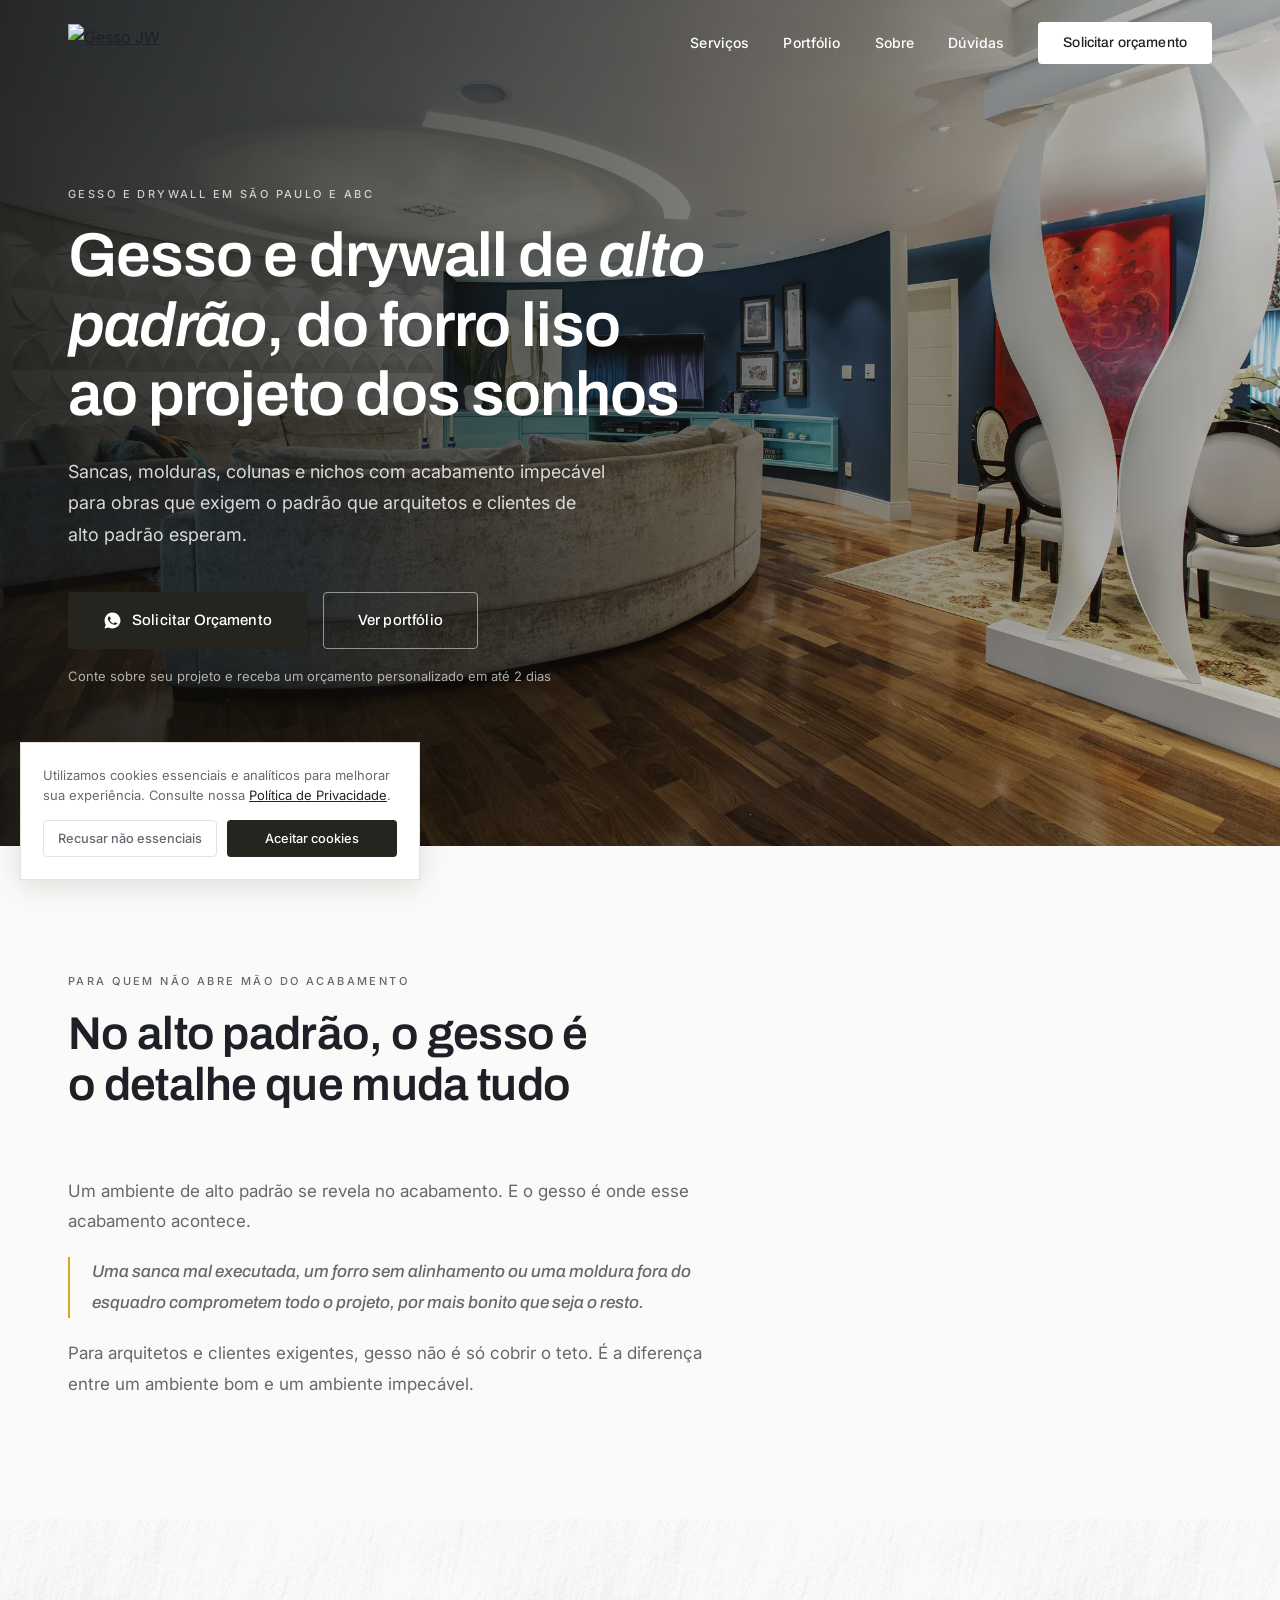
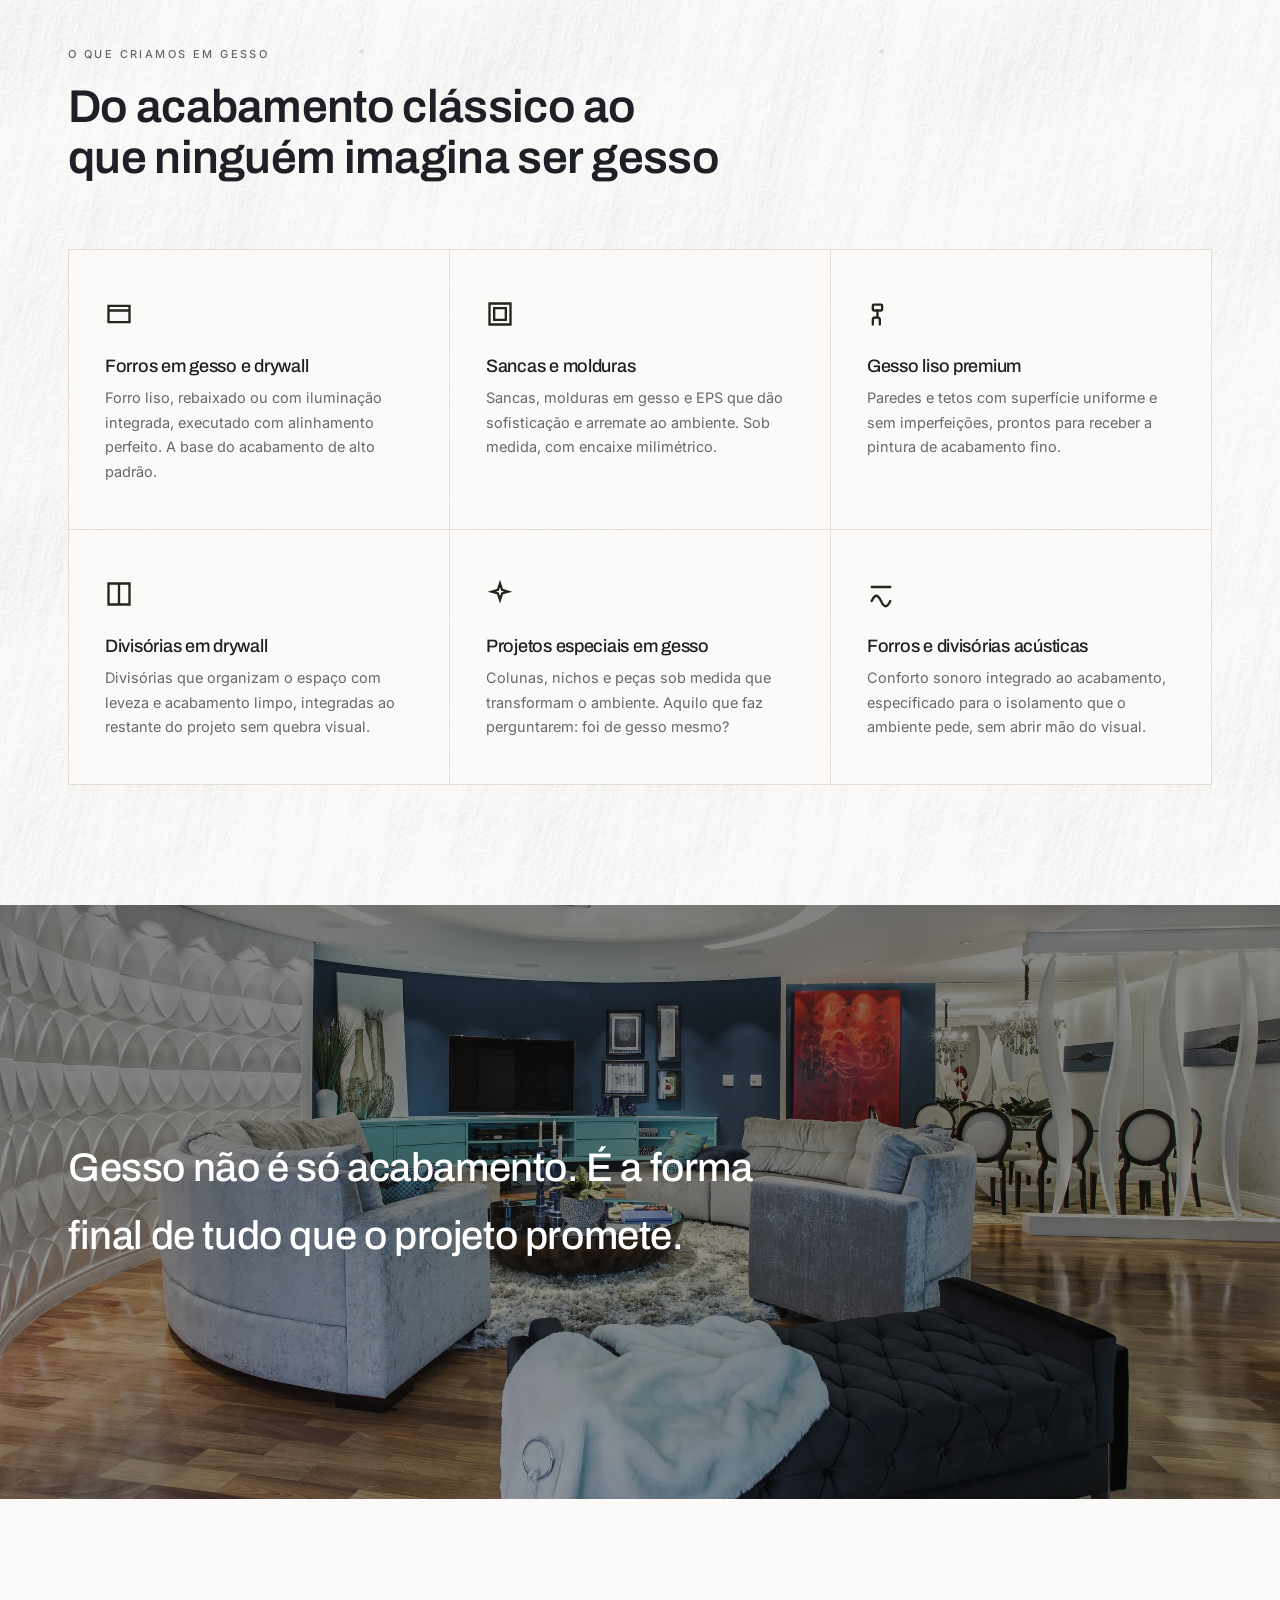
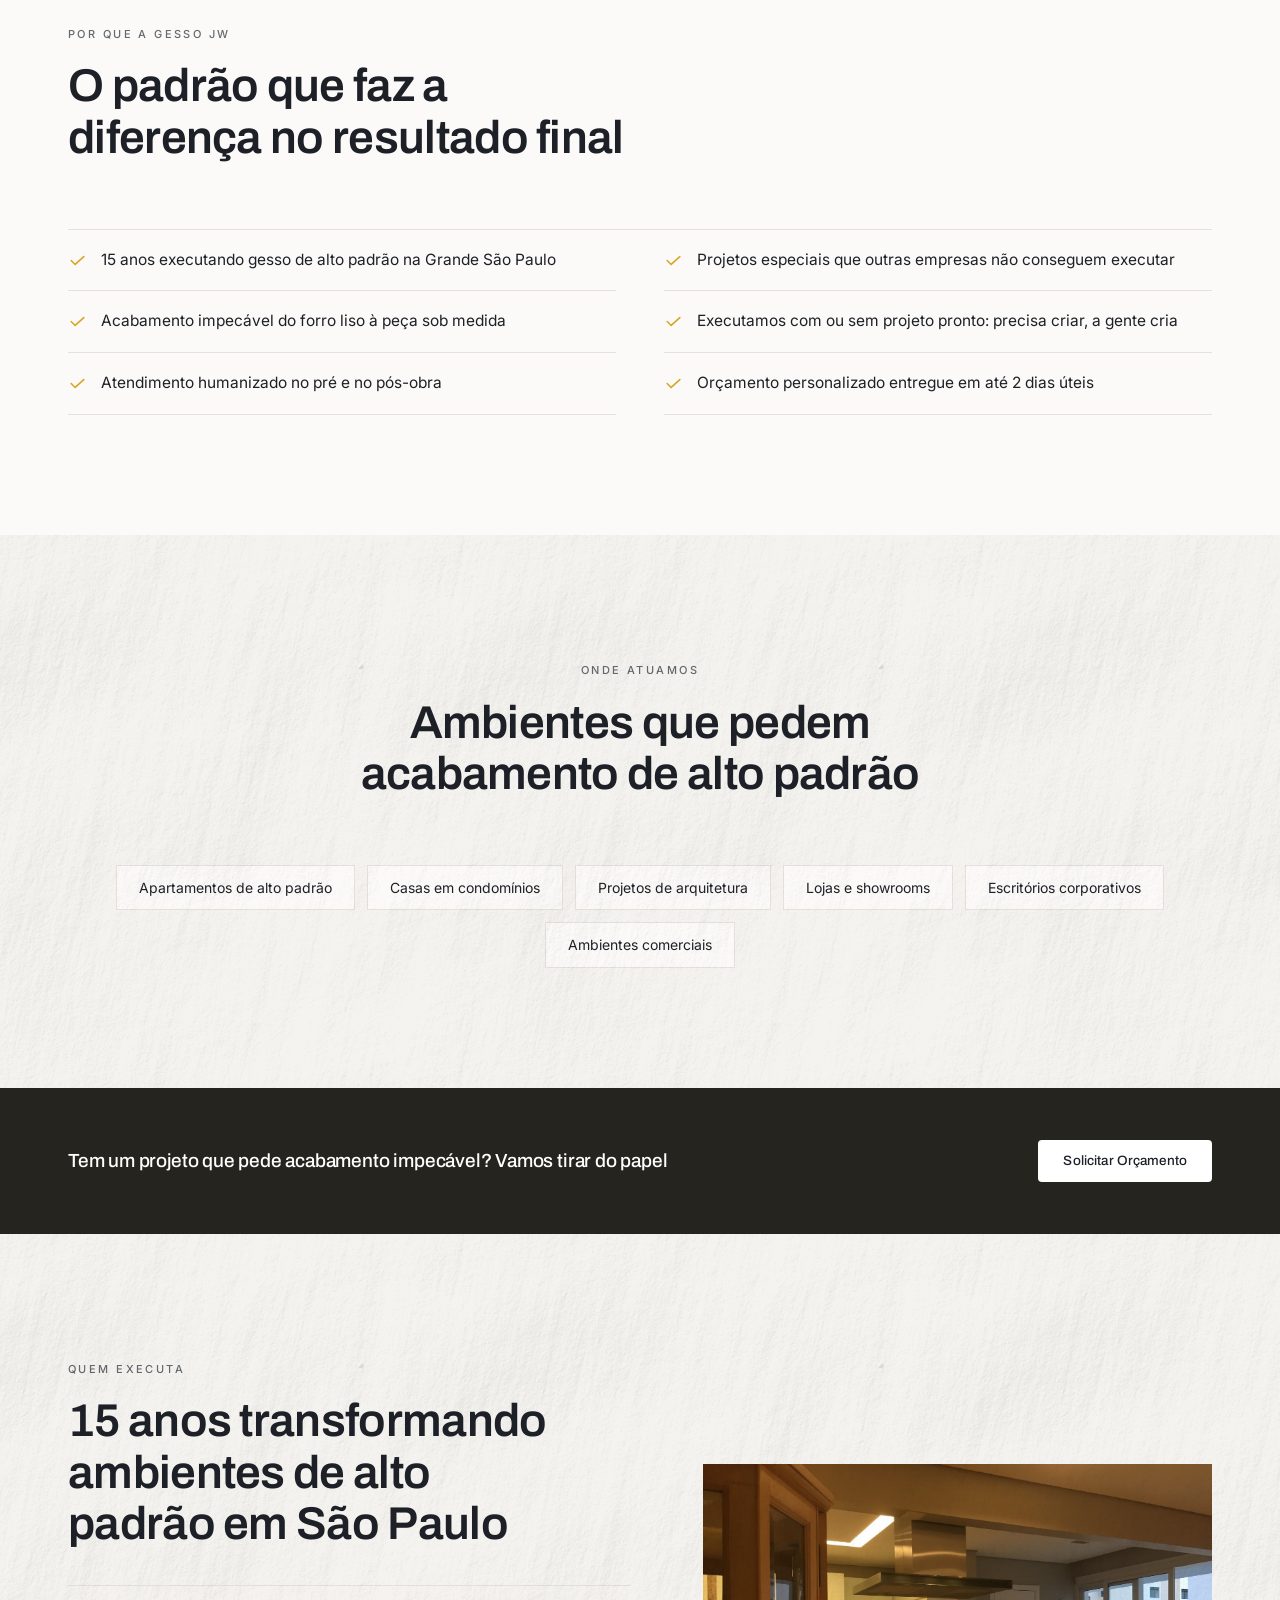
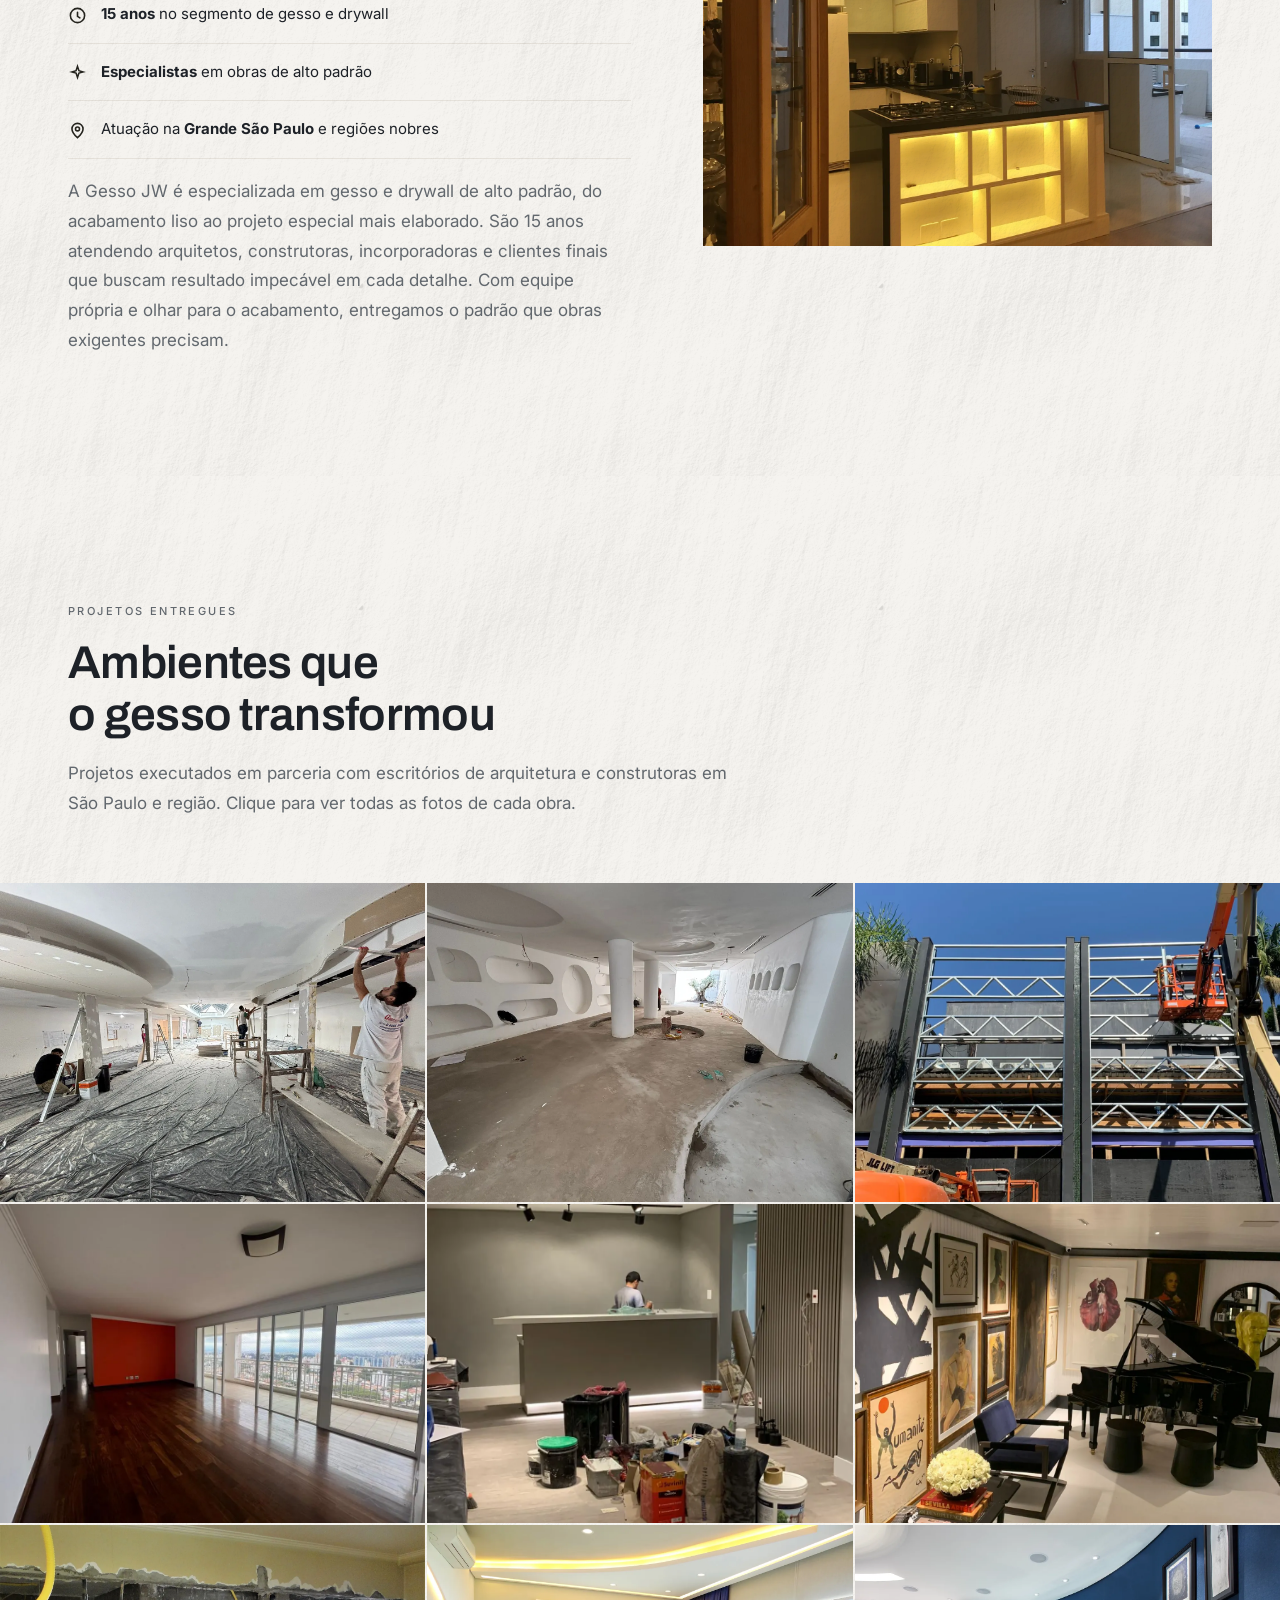
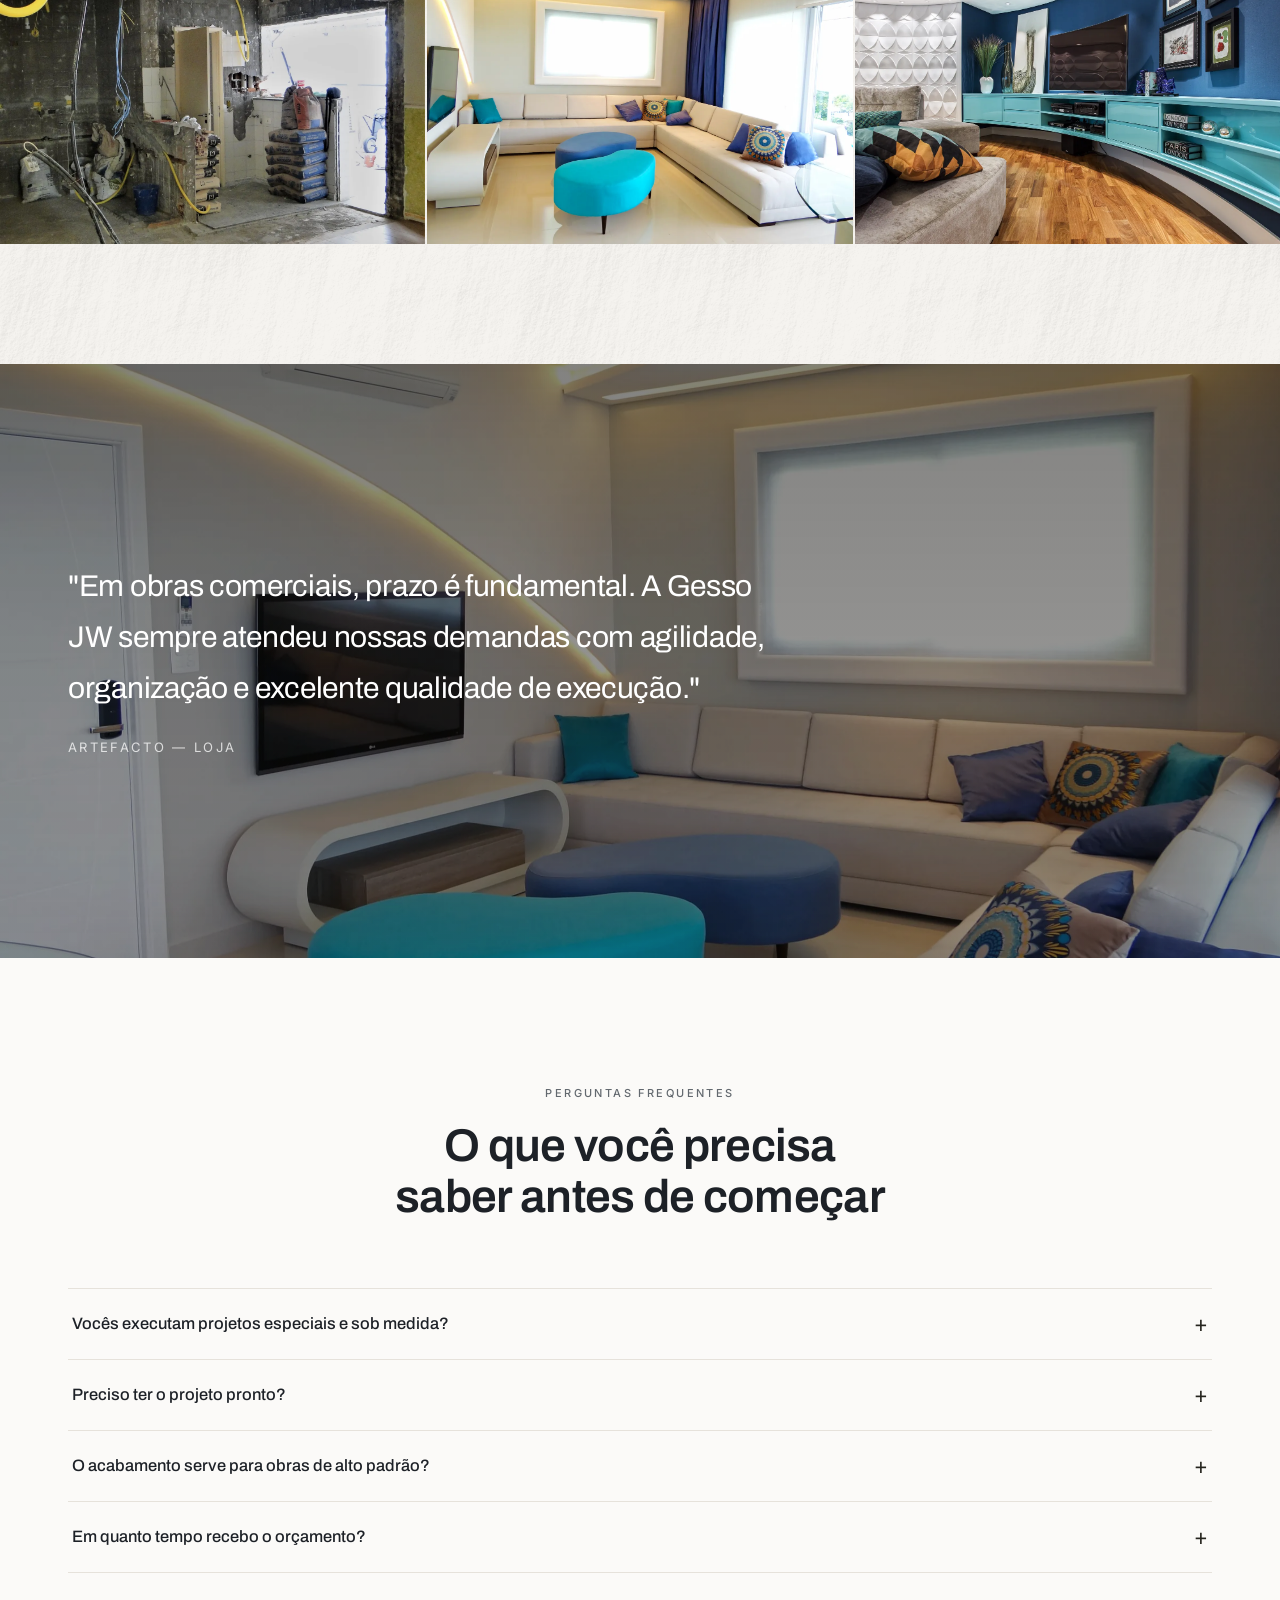
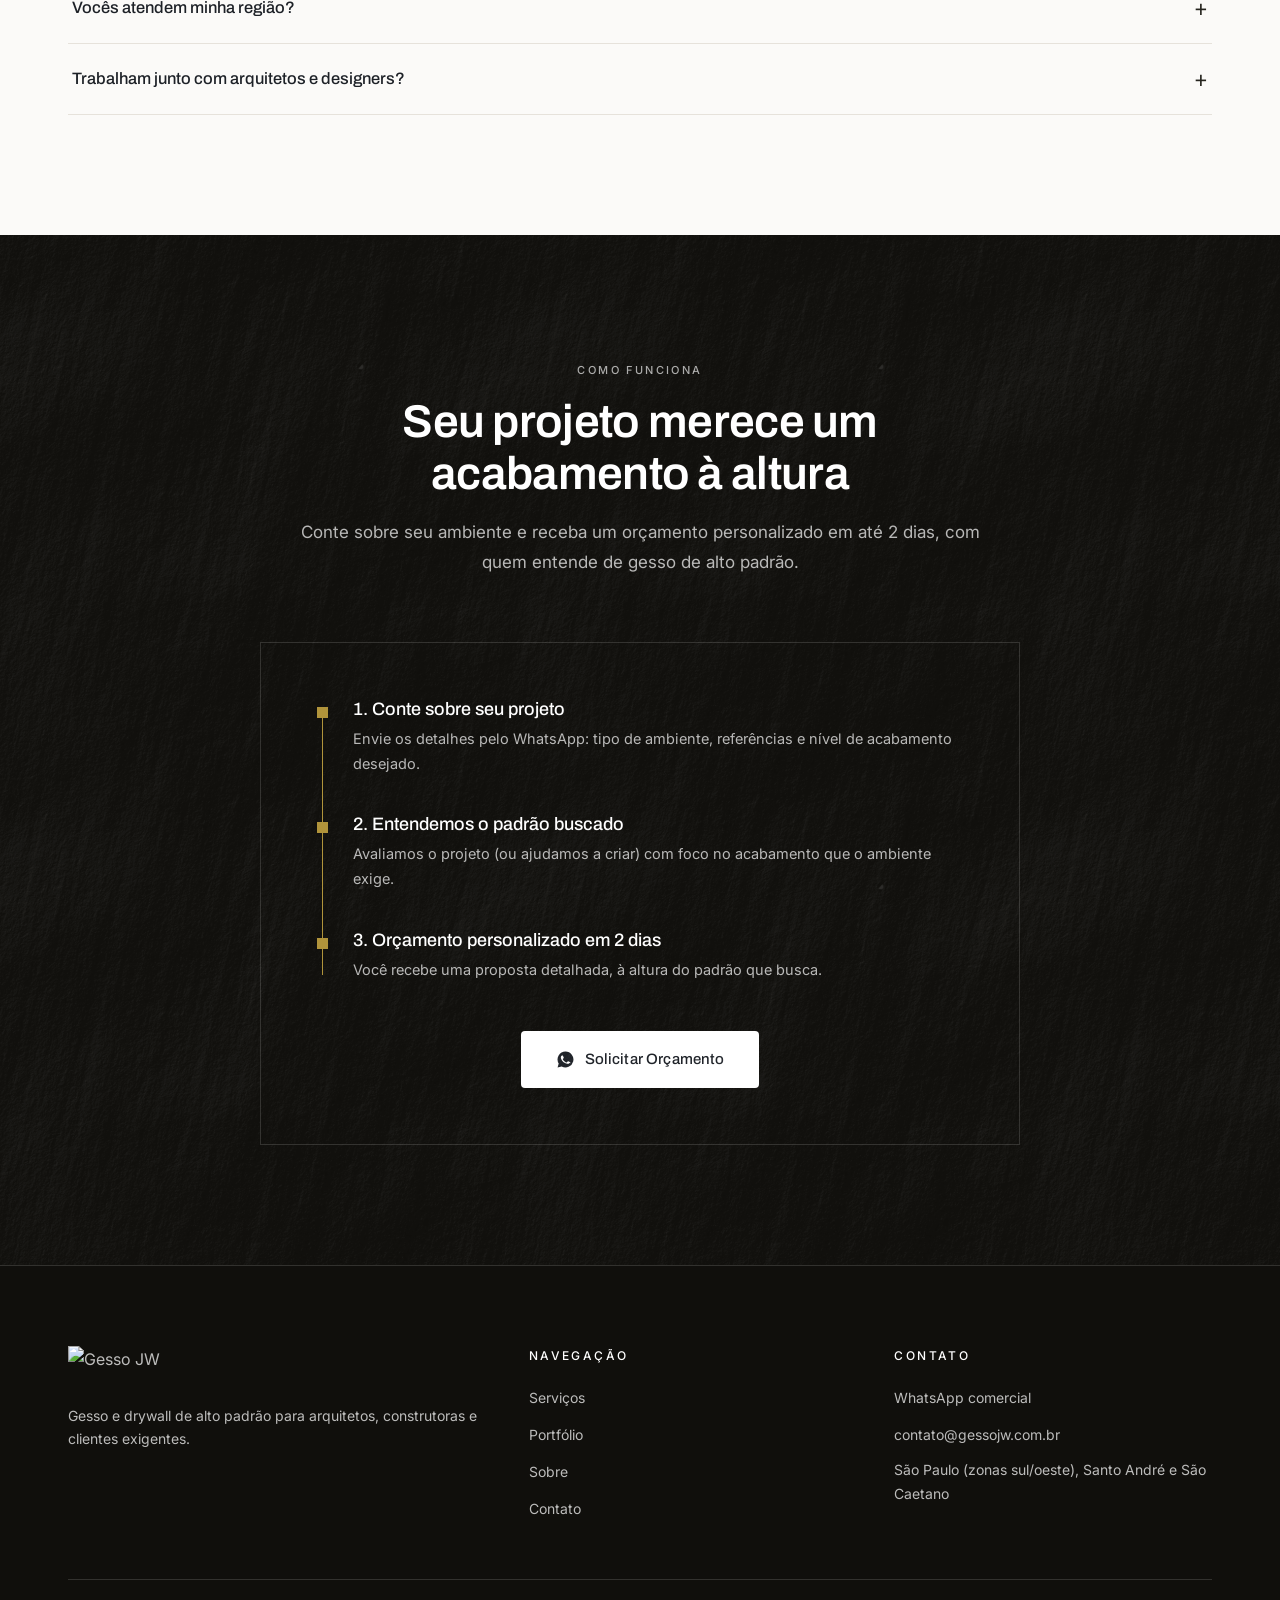
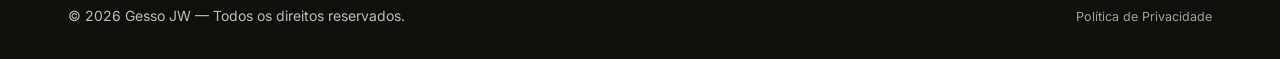
==== commit 57ee93ed: "Substitui logo recriado por arquivo oficial do cliente (PNG real do site antigo) - Marca/logo-gesso-" ====
--- a/Site-B/index.html
+++ b/Site-B/index.html
@@ -25,13 +25,13 @@
 height="0" width="0" style="display:none;visibility:hidden"></iframe></noscript>
 <!-- /BuildV: GTM (noscript) -->
 
-<div id="loader" aria-hidden="true"><img src="assets/logos/logo-gesso-jw.svg" alt=""></div>
+<div id="loader" aria-hidden="true"><img src="assets/logos/logo-gesso-jw.png" alt=""></div>
 
 <header class="header" id="header">
   <div class="container header-inner">
     <a href="#inicio" class="logo" aria-label="Gesso JW — início">
-      <img class="logo-white" src="assets/logos/logo-gesso-jw-branco.svg" alt="Gesso JW" width="170" height="48">
-      <img class="logo-color" src="assets/logos/logo-gesso-jw.svg" alt="Gesso JW" width="170" height="48">
+      <img class="logo-white" src="assets/logos/logo-gesso-jw-branco.png" alt="Gesso JW" width="137" height="48">
+      <img class="logo-color" src="assets/logos/logo-gesso-jw.png" alt="Gesso JW" width="137" height="48">
     </a>
     <nav class="nav" id="nav" aria-label="Navegação principal">
       <a href="#servicos">Serviços</a>
@@ -326,7 +326,7 @@
   <div class="container">
     <div class="footer-grid">
       <div>
-        <img src="assets/logos/logo-gesso-jw-branco.svg" alt="Gesso JW">
+        <img src="assets/logos/logo-gesso-jw-branco.png" alt="Gesso JW">
         <p>Gesso e drywall de alto padrão para arquitetos, construtoras e clientes exigentes.</p>
       </div>
       <div>
--- a/Site-B/css/styles.css
+++ b/Site-B/css/styles.css
@@ -1,8 +1,8 @@
 /* ============ Gesso JW — styles.css (v2 premium flat) ============ */
 :root{
-  --blue-950:#0e1a33; --blue-900:#13223f; --blue-800:#1a2f57; --blue-700:#1E3A7B;
-  --blue-600:#2b4c9b; --blue-300:#8aa3da; --blue-100:#dde6f5; --blue-50:#eef2fa;
-  --red-700:#a72127; --red-600:#C1272D; --red-500:#d13a40;
+  --blue-950:#100f0c; --blue-900:#17150f; --blue-800:#1c1b16; --blue-700:#25241E;
+  --blue-600:#3a3729; --blue-300:#a89b7a; --blue-100:#ece7d9; --blue-50:#f7f5ee;
+  --red-700:#8f7830; --red-600:#D6A626; --red-500:#b1943b;
   --paper:#FBFAF8; --plaster:#F5F3EF; --line:#E6E2DB; --line-dark:rgba(255,255,255,.14);
   --graphite:#1d2127; --gray:#63696f; --white:#fff; --whatsapp:#25D366;
   --e:cubic-bezier(.16,.84,.28,1); --e2:cubic-bezier(.4,0,.2,1);
@@ -77,7 +77,7 @@
 .hero{position:relative;min-height:94vh;display:flex;align-items:center;background:var(--blue-950)}
 .hero-bg{position:absolute;inset:0;overflow:hidden}
 .hero-bg img{width:100%;height:100%;object-fit:cover}
-.hero-bg::after{content:"";position:absolute;inset:0;background:linear-gradient(90deg,rgba(10,17,33,.86) 0%,rgba(10,17,33,.58) 50%,rgba(10,17,33,.22) 100%)}
+.hero-bg::after{content:"";position:absolute;inset:0;background:linear-gradient(90deg,rgba(16,15,12,.86) 0%,rgba(16,15,12,.58) 50%,rgba(16,15,12,.22) 100%)}
 .hero-inner{position:relative;z-index:2;padding-top:120px;padding-bottom:100px}
 .hero .overline{color:rgba(255,255,255,.75)}
 .hero h1{color:#fff;font-size:clamp(34px,5.4vw,62px);font-weight:600;max-width:820px;text-wrap:balance}
@@ -111,7 +111,7 @@
 .break{position:relative;height:66vh;min-height:440px;overflow:hidden;display:flex;align-items:center}
 .break-img{position:absolute;inset:-14% 0;will-change:transform}
 .break-img img{width:100%;height:100%;object-fit:cover}
-.break::after{content:"";position:absolute;inset:0;background:linear-gradient(180deg,rgba(10,17,33,.52),rgba(10,17,33,.38))}
+.break::after{content:"";position:absolute;inset:0;background:linear-gradient(180deg,rgba(16,15,12,.52),rgba(16,15,12,.38))}
 .break .container{position:relative;z-index:2}
 .break-line{color:#fff;font-family:var(--font-display);font-weight:500;font-size:clamp(24px,3.4vw,40px);max-width:760px;text-wrap:balance;letter-spacing:-0.01em}
 .break-quote{color:#fff;max-width:780px}
@@ -171,10 +171,10 @@
 .pf-media{position:relative;display:block;overflow:hidden}
 .pf-media img{width:100%;aspect-ratio:4/3;height:auto;object-fit:cover;transition:transform .9s var(--e),opacity .4s;display:block}
 .pf-card:hover .pf-media img,.pf-card:focus-visible .pf-media img{transform:scale(1.045)}
-.pf-zoom{position:absolute;top:16px;right:16px;width:38px;height:38px;background:rgba(14,26,51,.5);backdrop-filter:blur(6px);display:flex;align-items:center;justify-content:center;opacity:0;transition:opacity .35s;z-index:2}
+.pf-zoom{position:absolute;top:16px;right:16px;width:38px;height:38px;background:rgba(16,15,12,.5);backdrop-filter:blur(6px);display:flex;align-items:center;justify-content:center;opacity:0;transition:opacity .35s;z-index:2}
 .pf-card:hover .pf-zoom,.pf-card:focus-visible .pf-zoom{opacity:1}
 .pf-zoom svg{width:17px;height:17px;stroke:#fff}
-.pf-info{position:absolute;left:0;right:0;bottom:0;display:block;padding:56px 26px 22px;background:linear-gradient(180deg,rgba(10,17,33,0),rgba(10,17,33,.68));color:#fff;opacity:0;transform:translateY(10px);transition:opacity .45s var(--e),transform .45s var(--e)}
+.pf-info{position:absolute;left:0;right:0;bottom:0;display:block;padding:56px 26px 22px;background:linear-gradient(180deg,rgba(16,15,12,0),rgba(16,15,12,.68));color:#fff;opacity:0;transform:translateY(10px);transition:opacity .45s var(--e),transform .45s var(--e)}
 .pf-card:hover .pf-info,.pf-card:focus-visible .pf-info{opacity:1;transform:none}
 @media(hover:none),(max-width:900px){.pf-info{opacity:1;transform:none}}
 .pf-info .overline{margin-bottom:6px;font-size:10.5px;color:rgba(255,255,255,.78)}
@@ -182,7 +182,7 @@
 .pf-count{display:block;font-size:12px;color:rgba(255,255,255,.72);margin-top:4px;letter-spacing:.04em}
 
 /* Lightbox */
-.lb{position:fixed;inset:0;background:rgba(10,15,28,.96);z-index:150;display:none;align-items:center;justify-content:center}
+.lb{position:fixed;inset:0;background:rgba(16,15,12,.96);z-index:150;display:none;align-items:center;justify-content:center}
 .lb.open{display:flex}
 .lb img{max-width:88vw;max-height:82vh}
 .lb-btn{position:absolute;background:transparent;border:1px solid rgba(255,255,255,.28);color:#fff;width:52px;height:52px;border-radius:0;font-size:24px;cursor:pointer;display:flex;align-items:center;justify-content:center;transition:border-color .2s,background .2s}
@@ -213,7 +213,7 @@
 .faq-list{border-top:1px solid var(--line)}
 .faq-item{border-bottom:1px solid var(--line)}
 .faq-q{width:100%;background:none;border:0;padding:24px 4px;display:flex;justify-content:space-between;align-items:center;gap:16px;font-family:var(--font-display);font-weight:500;font-size:16.5px;cursor:pointer;text-align:left;color:var(--graphite)}
-.faq-q .fx{font-size:22px;font-weight:400;color:var(--red-600);transition:transform .3s var(--e);line-height:1}
+.faq-q .fx{font-size:22px;font-weight:400;color:var(--blue-700);transition:transform .3s var(--e);line-height:1}
 .faq-item.open .fx{transform:rotate(45deg)}
 .faq-a{max-height:0;overflow:hidden;transition:max-height .4s var(--e)}
 .faq-a p{padding:0 4px 24px;font-size:15px;color:var(--gray);max-width:680px}
@@ -232,7 +232,7 @@
 .steps-flow.on .step-item:nth-child(1){transition-delay:.18s}
 .steps-flow.on .step-item:nth-child(2){transition-delay:.38s}
 .steps-flow.on .step-item:nth-child(3){transition-delay:.58s}
-.step-item::before{content:"";position:absolute;left:-36px;top:8px;width:11px;height:11px;background:var(--red-600)}
+.step-item::before{content:"";position:absolute;left:-36px;top:8px;width:11px;height:11px;background:var(--red-500)}
 .step-item h3{font-size:18px;font-weight:500;margin-bottom:8px;letter-spacing:0}
 .step-item p{font-size:14.5px;color:rgba(255,255,255,.7);line-height:1.7}
 .steps-cta{text-align:center;margin-top:48px}
@@ -297,7 +297,7 @@
 }
 
 /* ══════ Política de Privacidade + Cookie Notice — BuildV ══════ */
-.privacy-overlay{position:fixed;inset:0;z-index:900;background:rgba(10,15,28,.8);backdrop-filter:blur(6px);display:flex;align-items:center;justify-content:center;padding:20px;opacity:0;pointer-events:none;transition:opacity .3s ease}
+.privacy-overlay{position:fixed;inset:0;z-index:900;background:rgba(16,15,12,.8);backdrop-filter:blur(6px);display:flex;align-items:center;justify-content:center;padding:20px;opacity:0;pointer-events:none;transition:opacity .3s ease}
 .privacy-overlay.open{opacity:1;pointer-events:all}
 .privacy-modal{background:#fff;width:100%;max-width:640px;max-height:86vh;display:flex;flex-direction:column;transform:translateY(20px);transition:transform .35s cubic-bezier(.16,1,.3,1)}
 .privacy-overlay.open .privacy-modal{transform:translateY(0)}
@@ -308,7 +308,7 @@
 .privacy-body h3{font-size:13px;font-weight:700;margin:20px 0 6px}
 .privacy-body p,.privacy-body ul{margin-bottom:12px}
 .privacy-body ul{padding-left:18px}
-.cookie-notice{position:fixed;bottom:20px;left:20px;z-index:700;background:#fff;border:1px solid var(--line);padding:22px;width:100%;max-width:400px;display:flex;flex-direction:column;gap:14px;box-shadow:0 6px 28px rgba(14,26,51,.12);transform:translateY(calc(100% + 28px));transition:transform .48s cubic-bezier(.16,1,.3,1)}
+.cookie-notice{position:fixed;bottom:20px;left:20px;z-index:700;background:#fff;border:1px solid var(--line);padding:22px;width:100%;max-width:400px;display:flex;flex-direction:column;gap:14px;box-shadow:0 6px 28px rgba(16,15,12,.12);transform:translateY(calc(100% + 28px));transition:transform .48s cubic-bezier(.16,1,.3,1)}
 .cookie-notice.show{transform:translateY(0)}
 .cookie-notice p{font-size:.81rem;color:var(--gray);line-height:1.6}
 .cookie-notice p button{background:none;border:0;padding:0;color:var(--blue-700);font-size:inherit;font-family:inherit;cursor:pointer;text-decoration:underline}
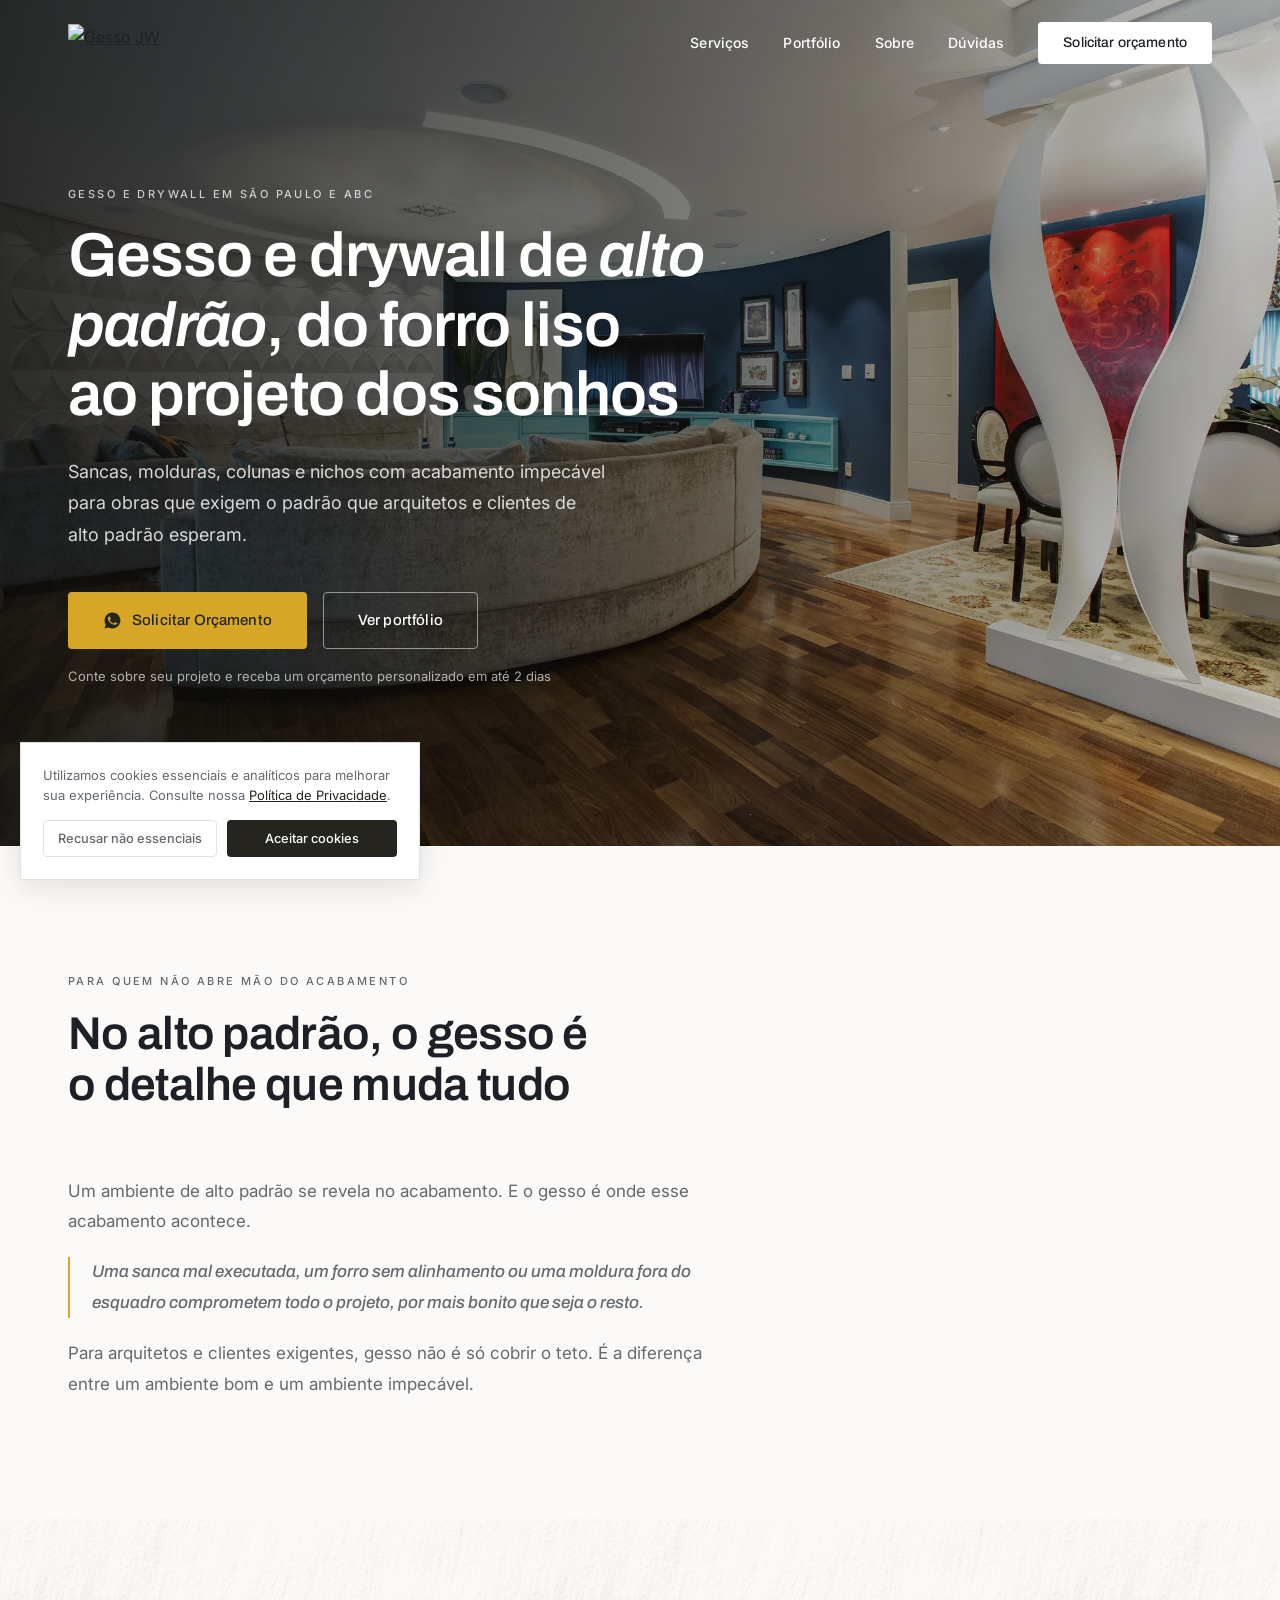
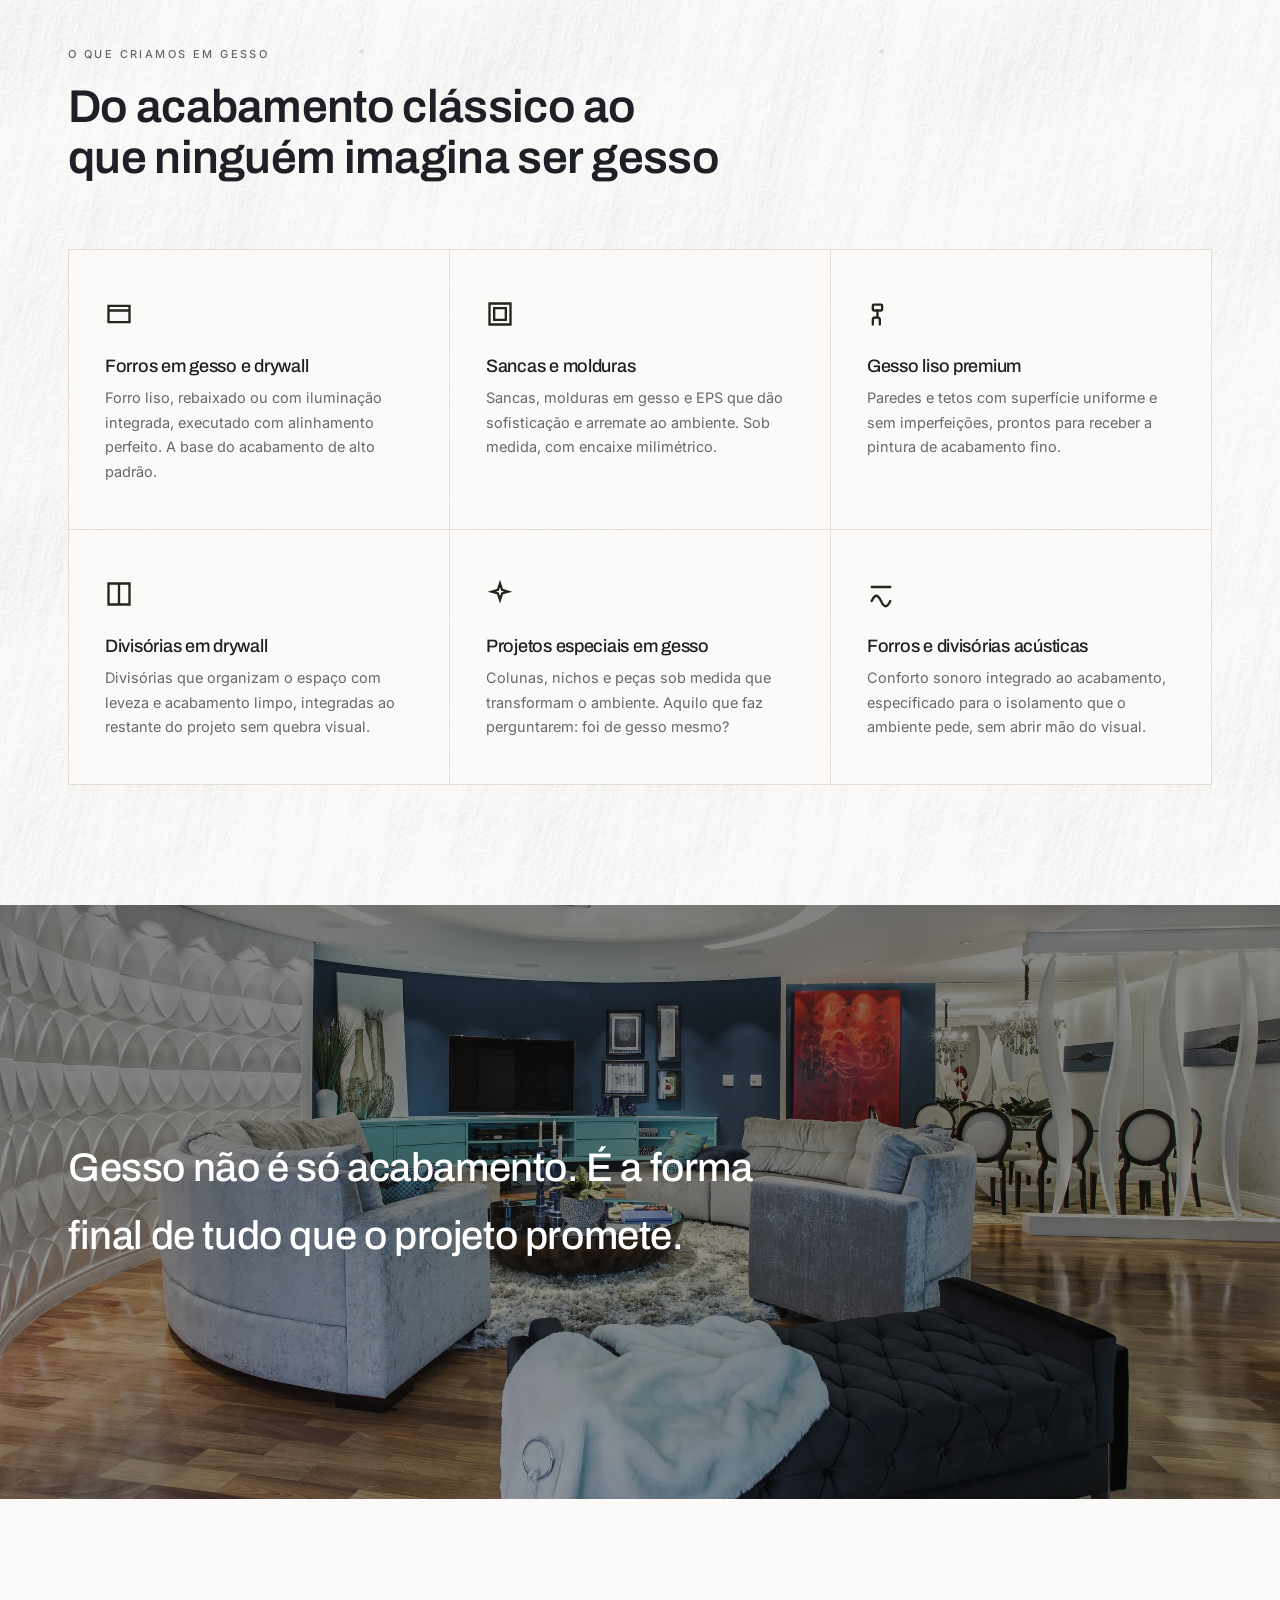
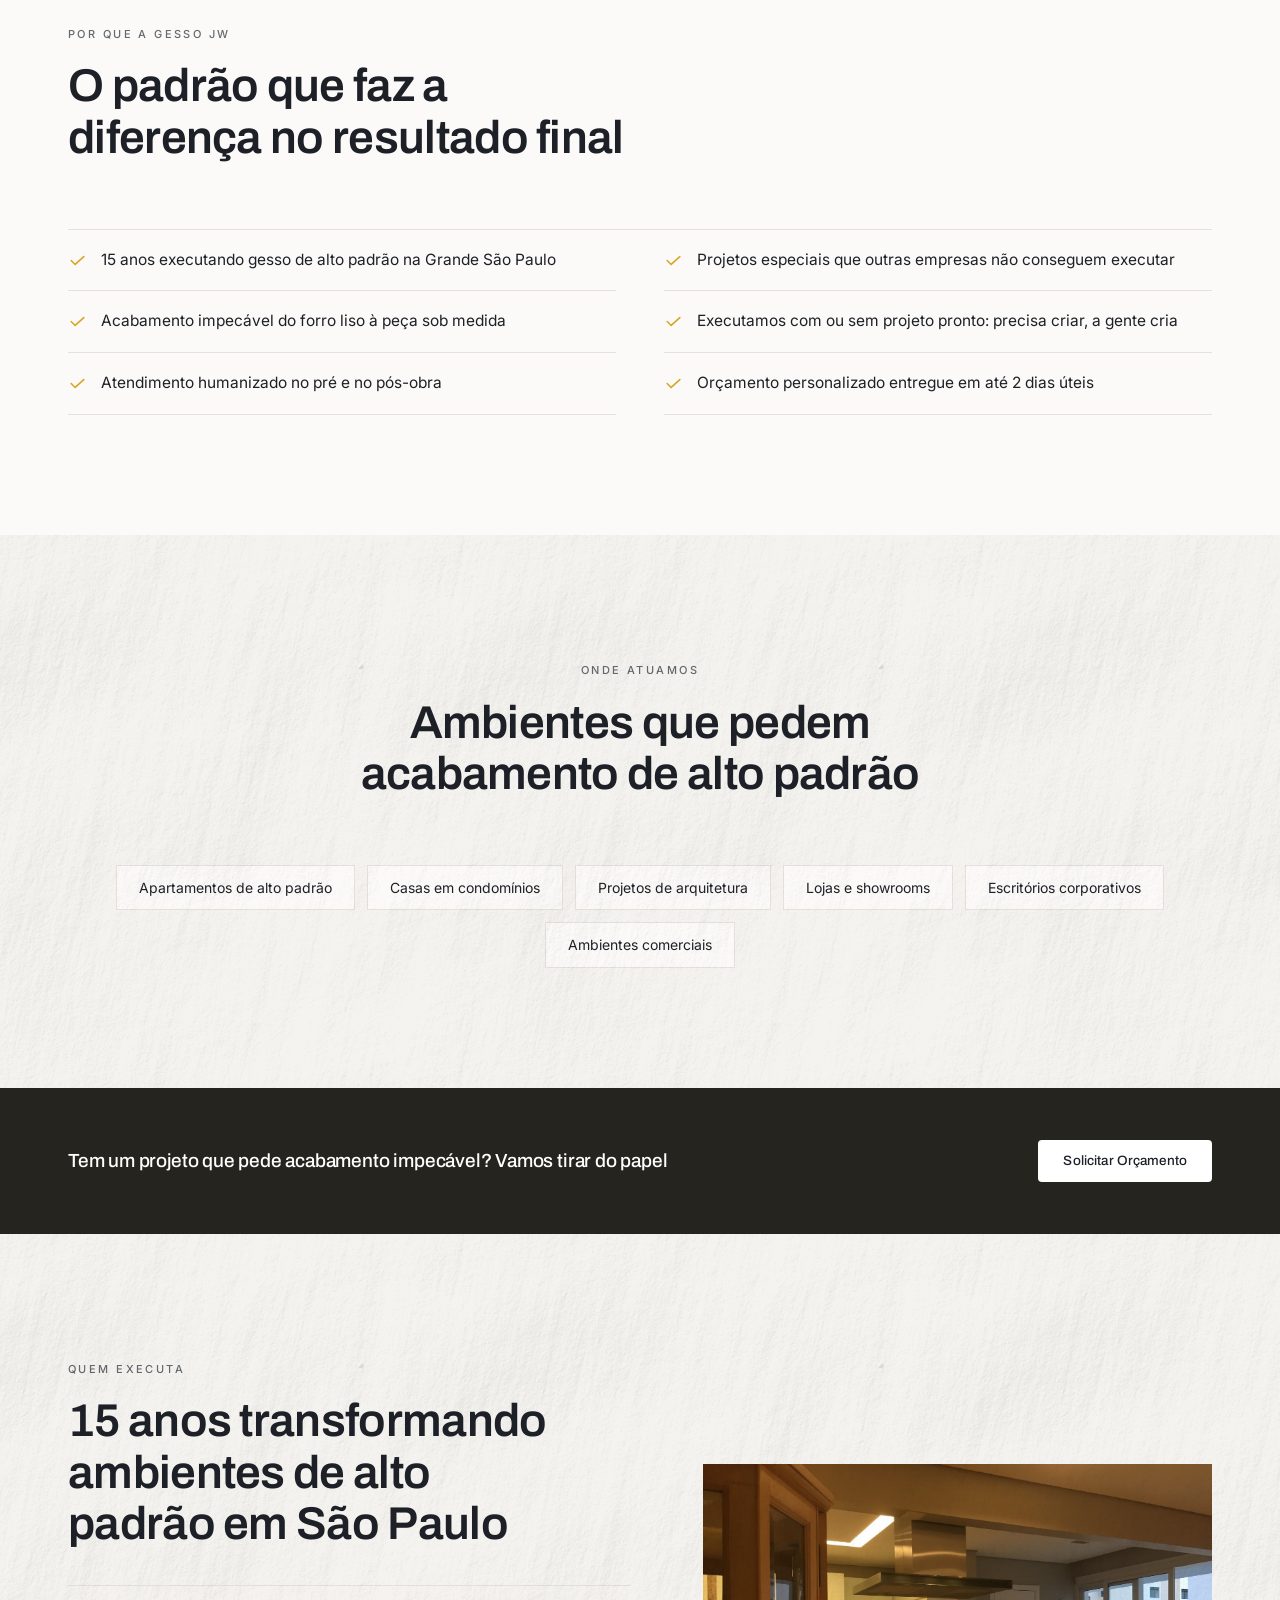
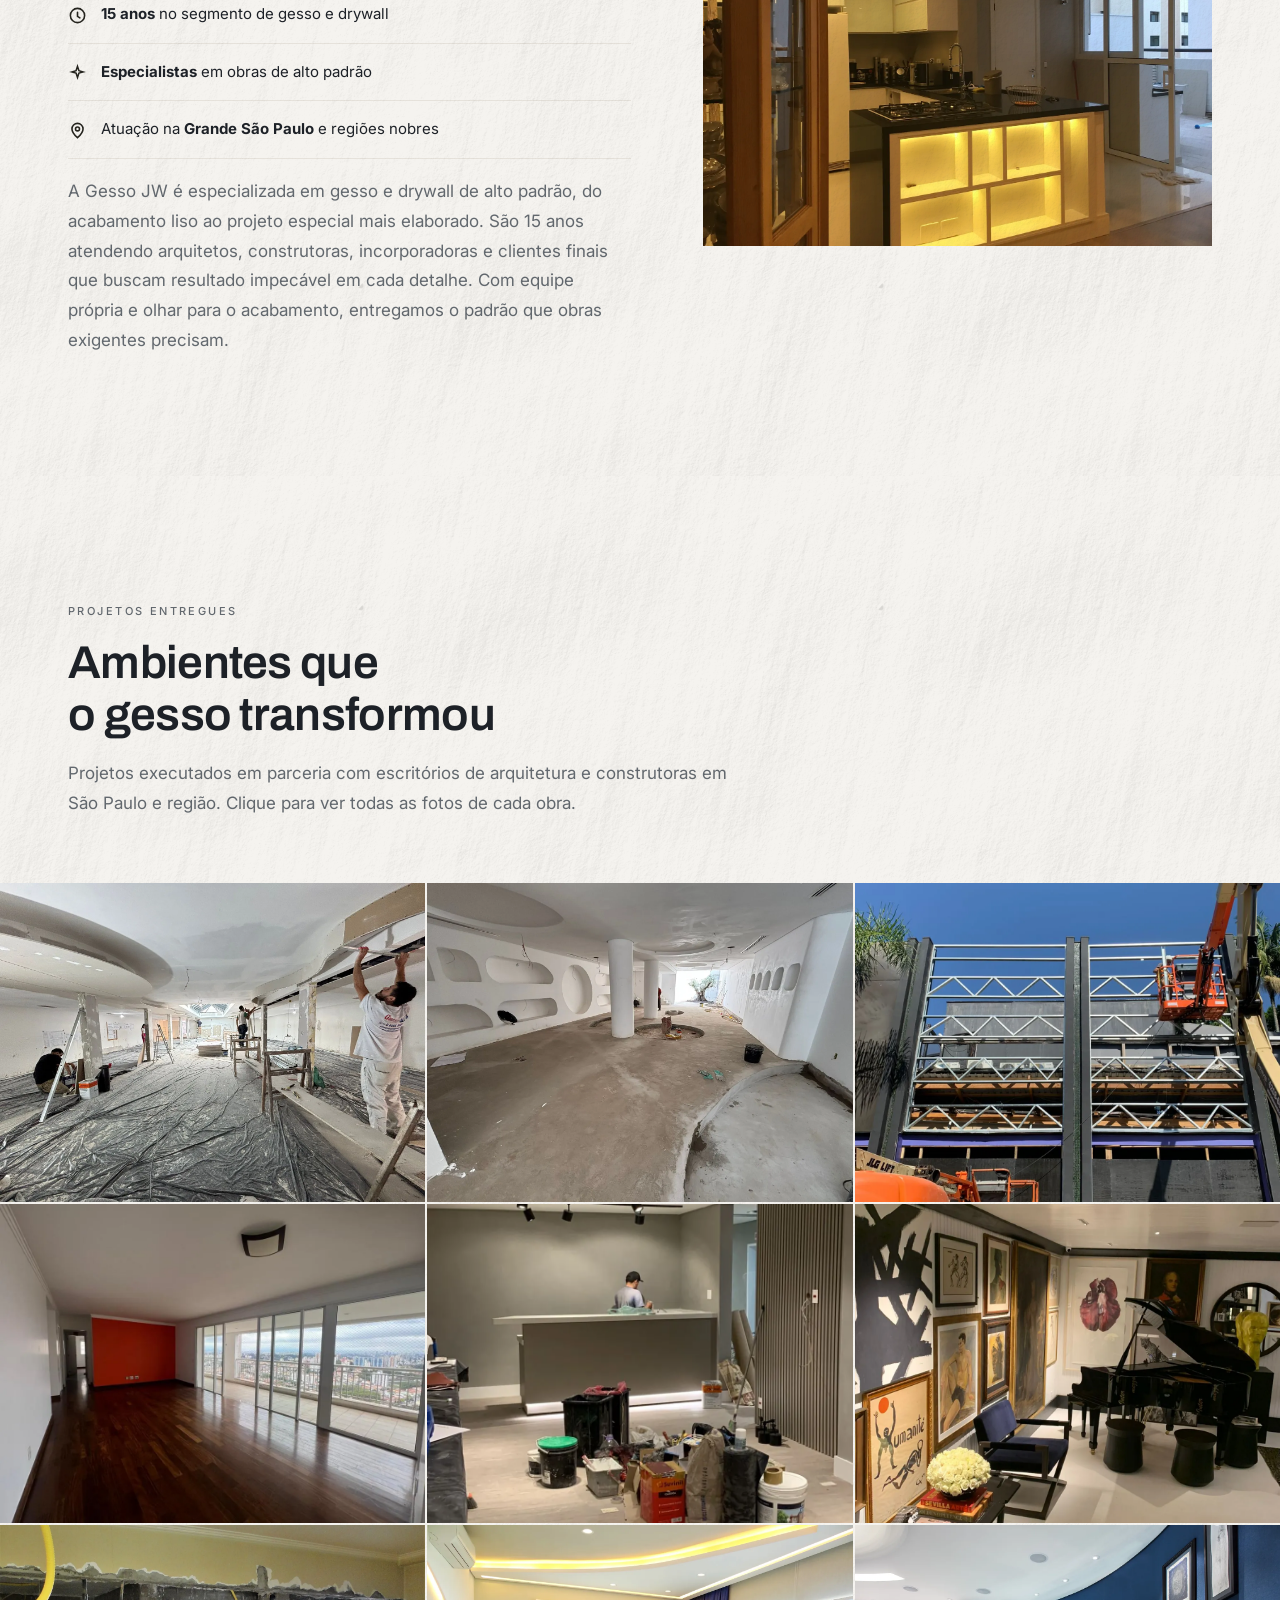
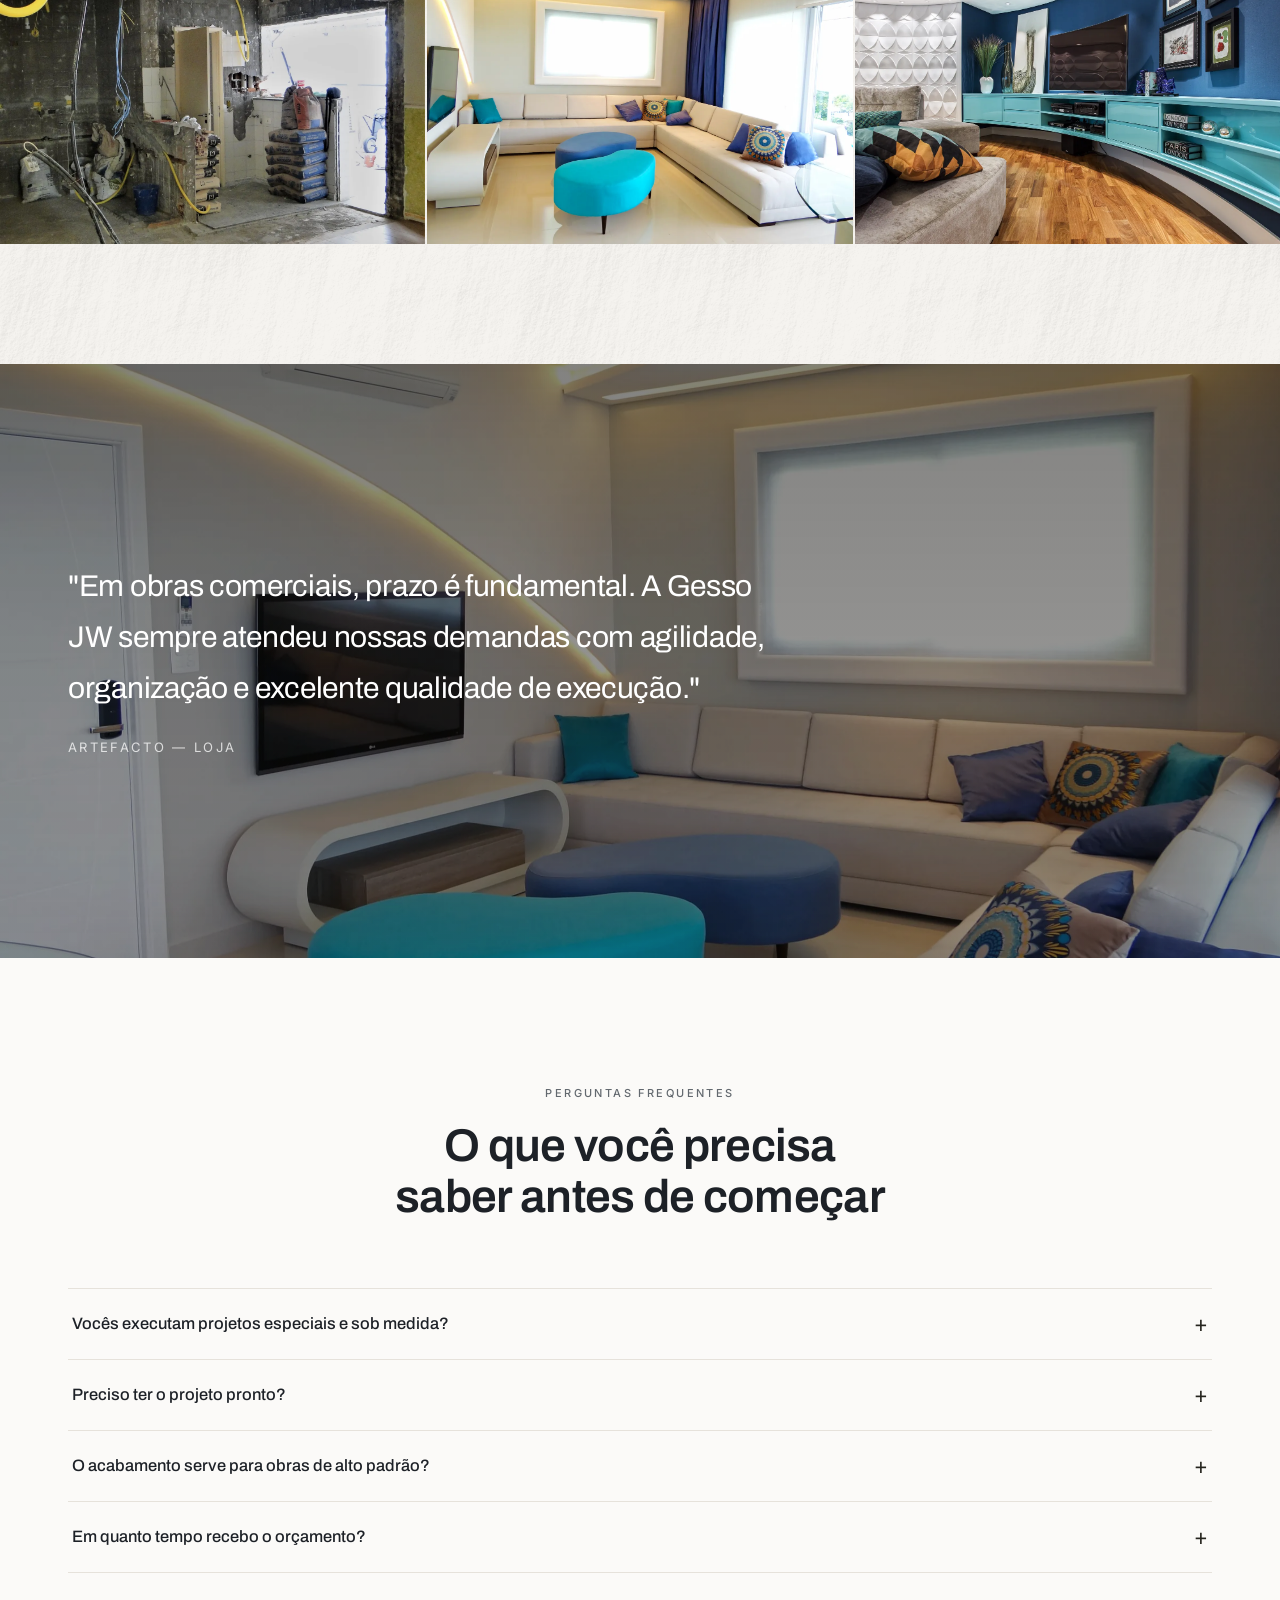
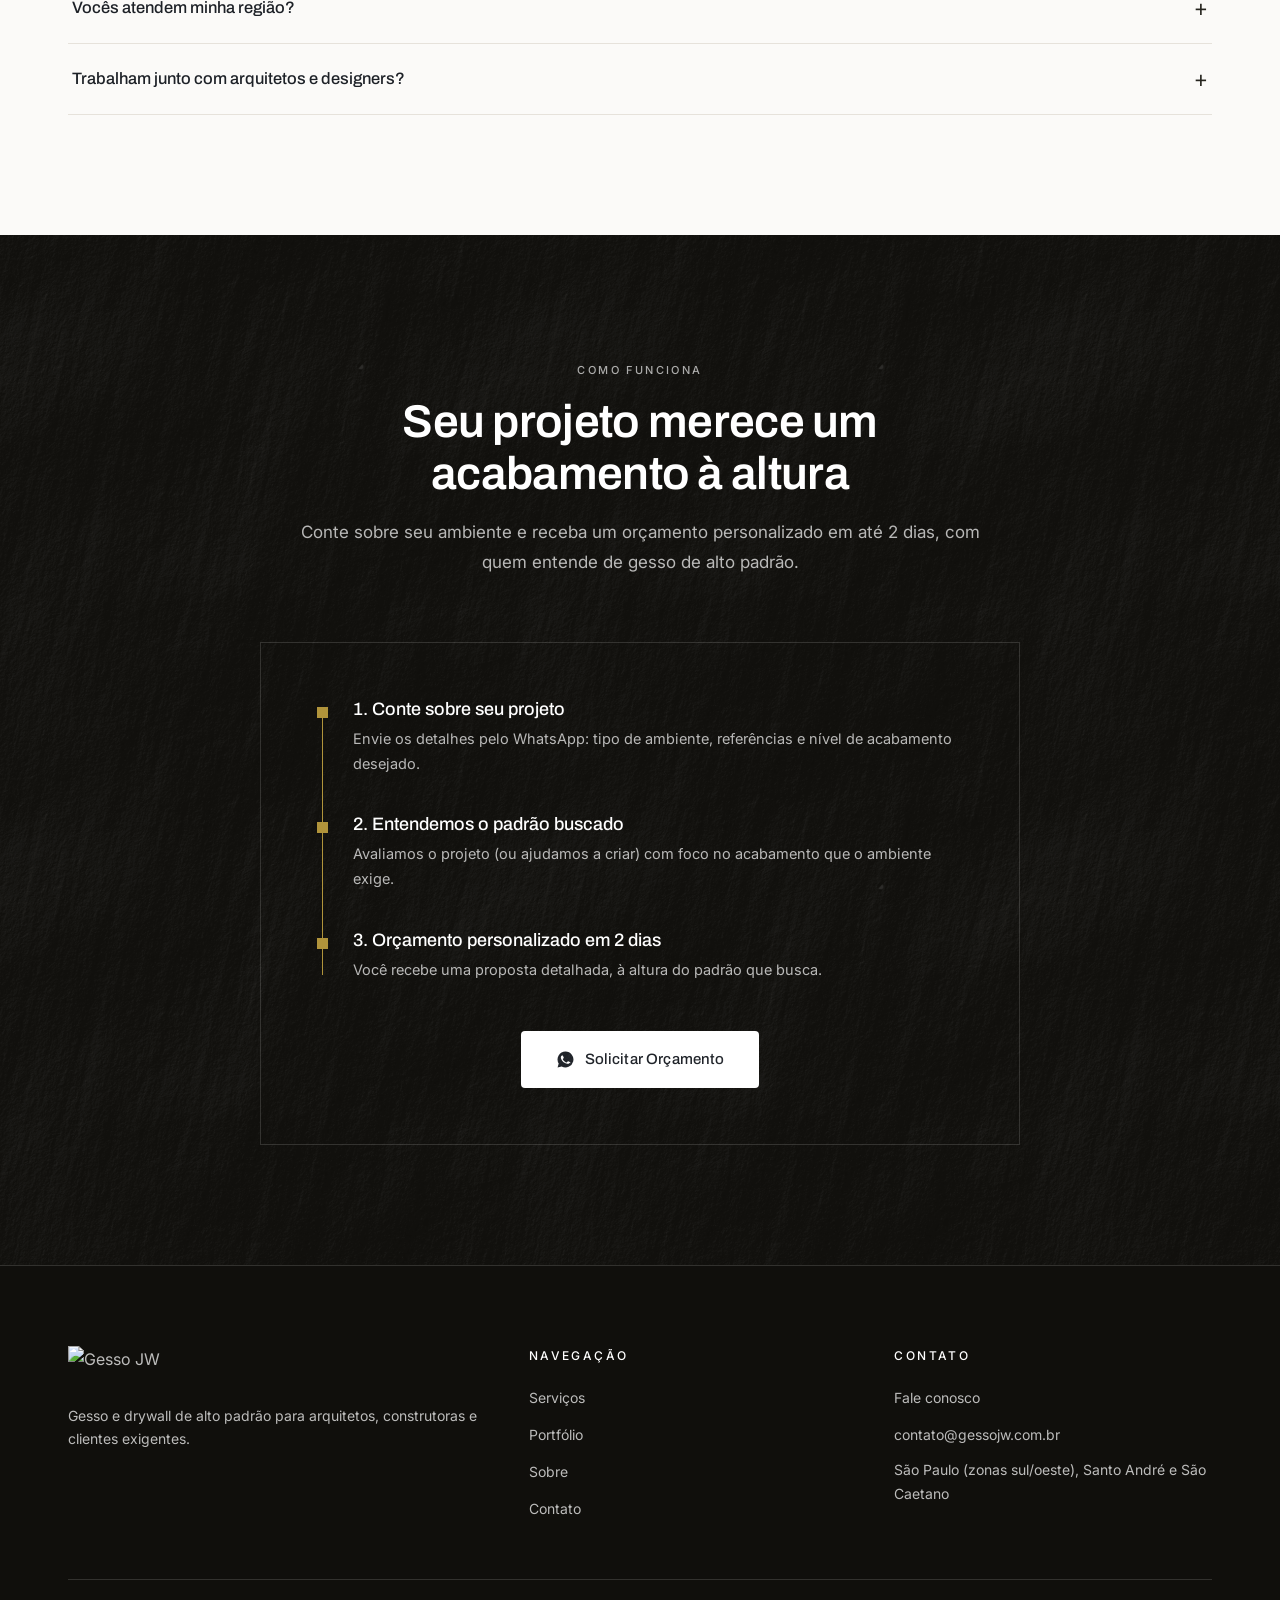
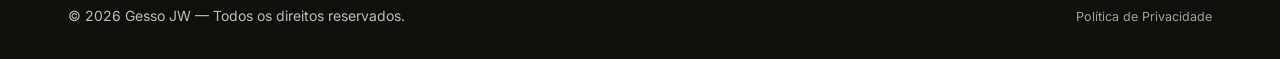
==== commit 44f6f67e: "CTA abre o popup do Merlin em vez de ir direto pro WhatsApp - app.js (Site/ e Site-B/): clique em qu" ====
--- a/Site-B/index.html
+++ b/Site-B/index.html
@@ -341,7 +341,7 @@
       <div>
         <h4>Contato</h4>
         <ul>
-          <li><a href="#contato" data-wa-btn="orçamento personalizado">WhatsApp comercial</a></li>
+          <li><a href="#contato" data-wa-btn="orçamento personalizado">Fale conosco</a></li>
           <li><a href="mailto:contato@gessojw.com.br">contato@gessojw.com.br</a></li>
           <li><p>São Paulo (zonas sul/oeste), Santo André e São Caetano</p></li>
         </ul>
--- a/Site-B/css/styles.css
+++ b/Site-B/css/styles.css
@@ -49,8 +49,8 @@
 .btn:hover{transform:translateY(-1px)}
 .btn:active{transform:none}
 .btn svg{flex:none}
-.btn-primary{background:var(--blue-700);color:#fff}
-.btn-primary:hover{background:var(--blue-800)}
+.btn-primary{background:var(--red-600);color:var(--blue-700)}
+.btn-primary:hover{background:var(--red-700)}
 .header .nav .btn-primary{background:#fff;color:var(--graphite)}
 .header .nav .btn-primary:hover{background:var(--plaster)}
 .header.solid .nav .btn-primary{background:var(--blue-700);color:#fff}
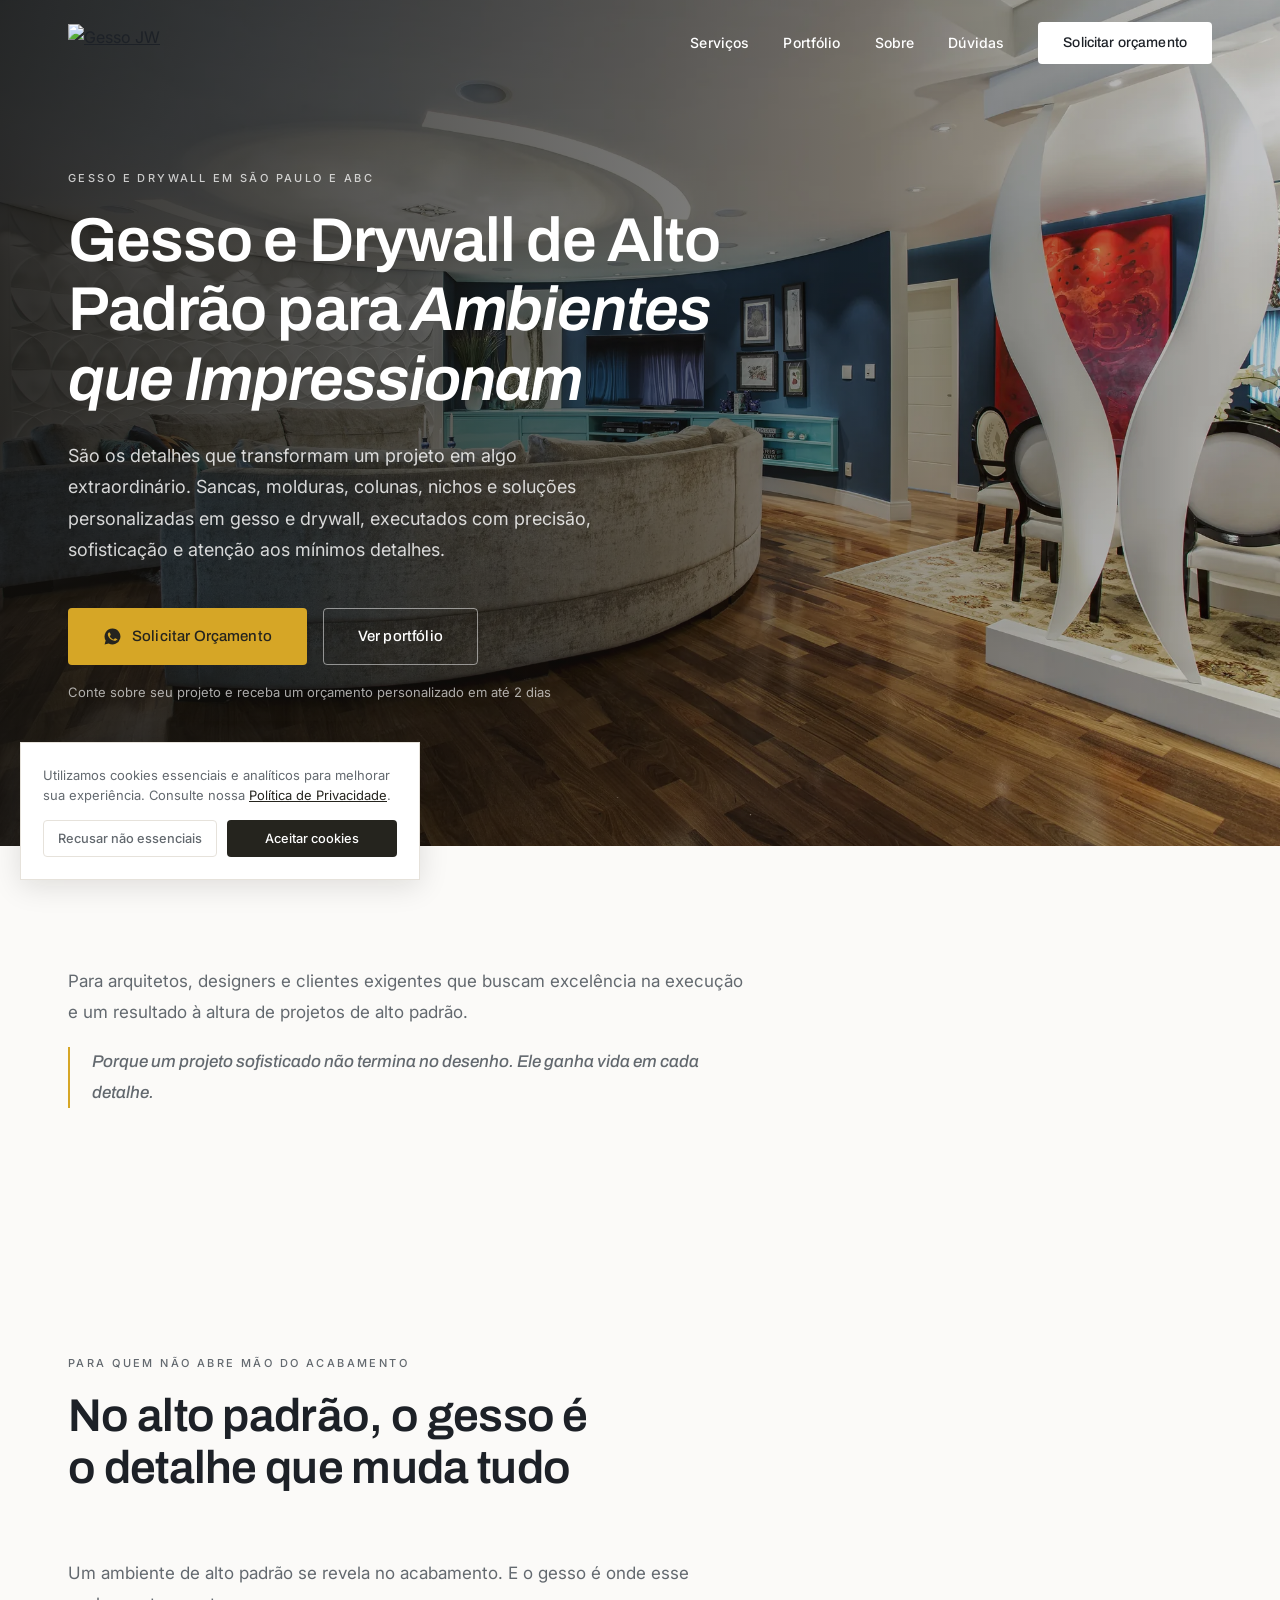
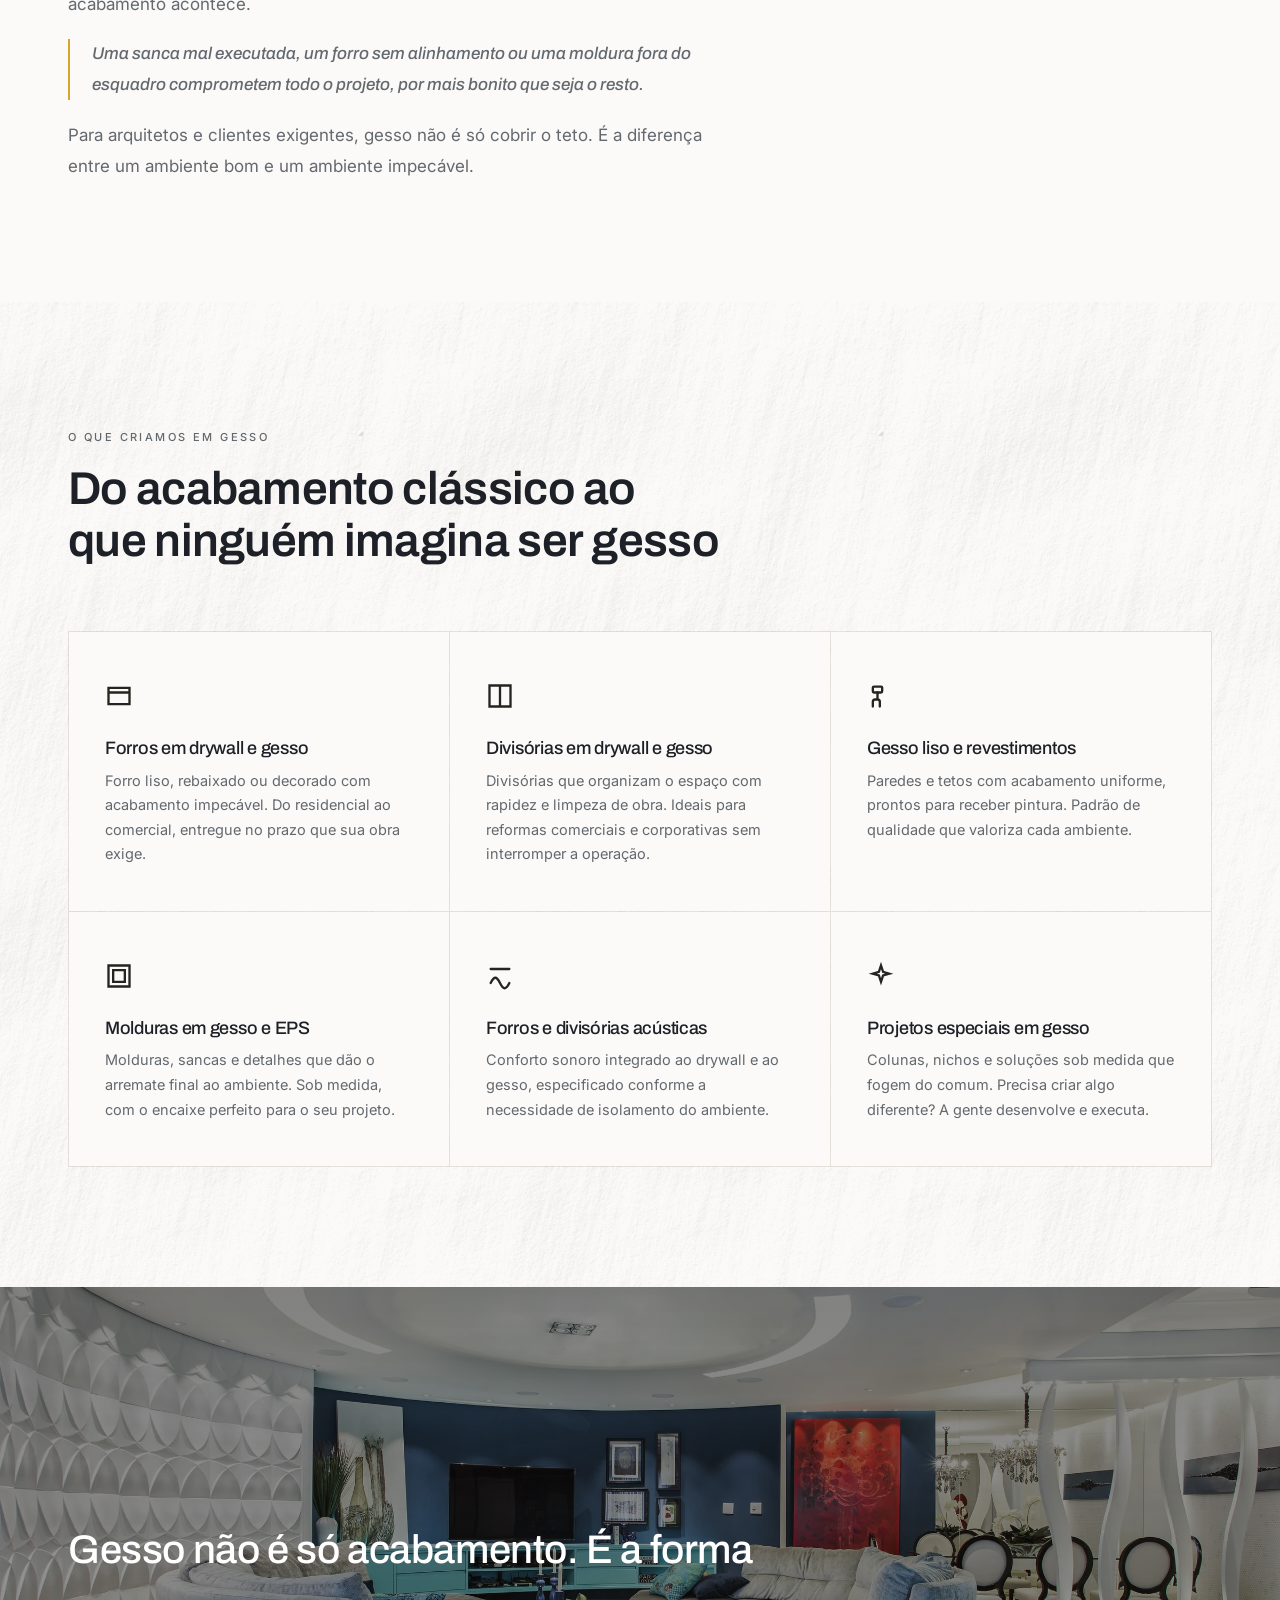
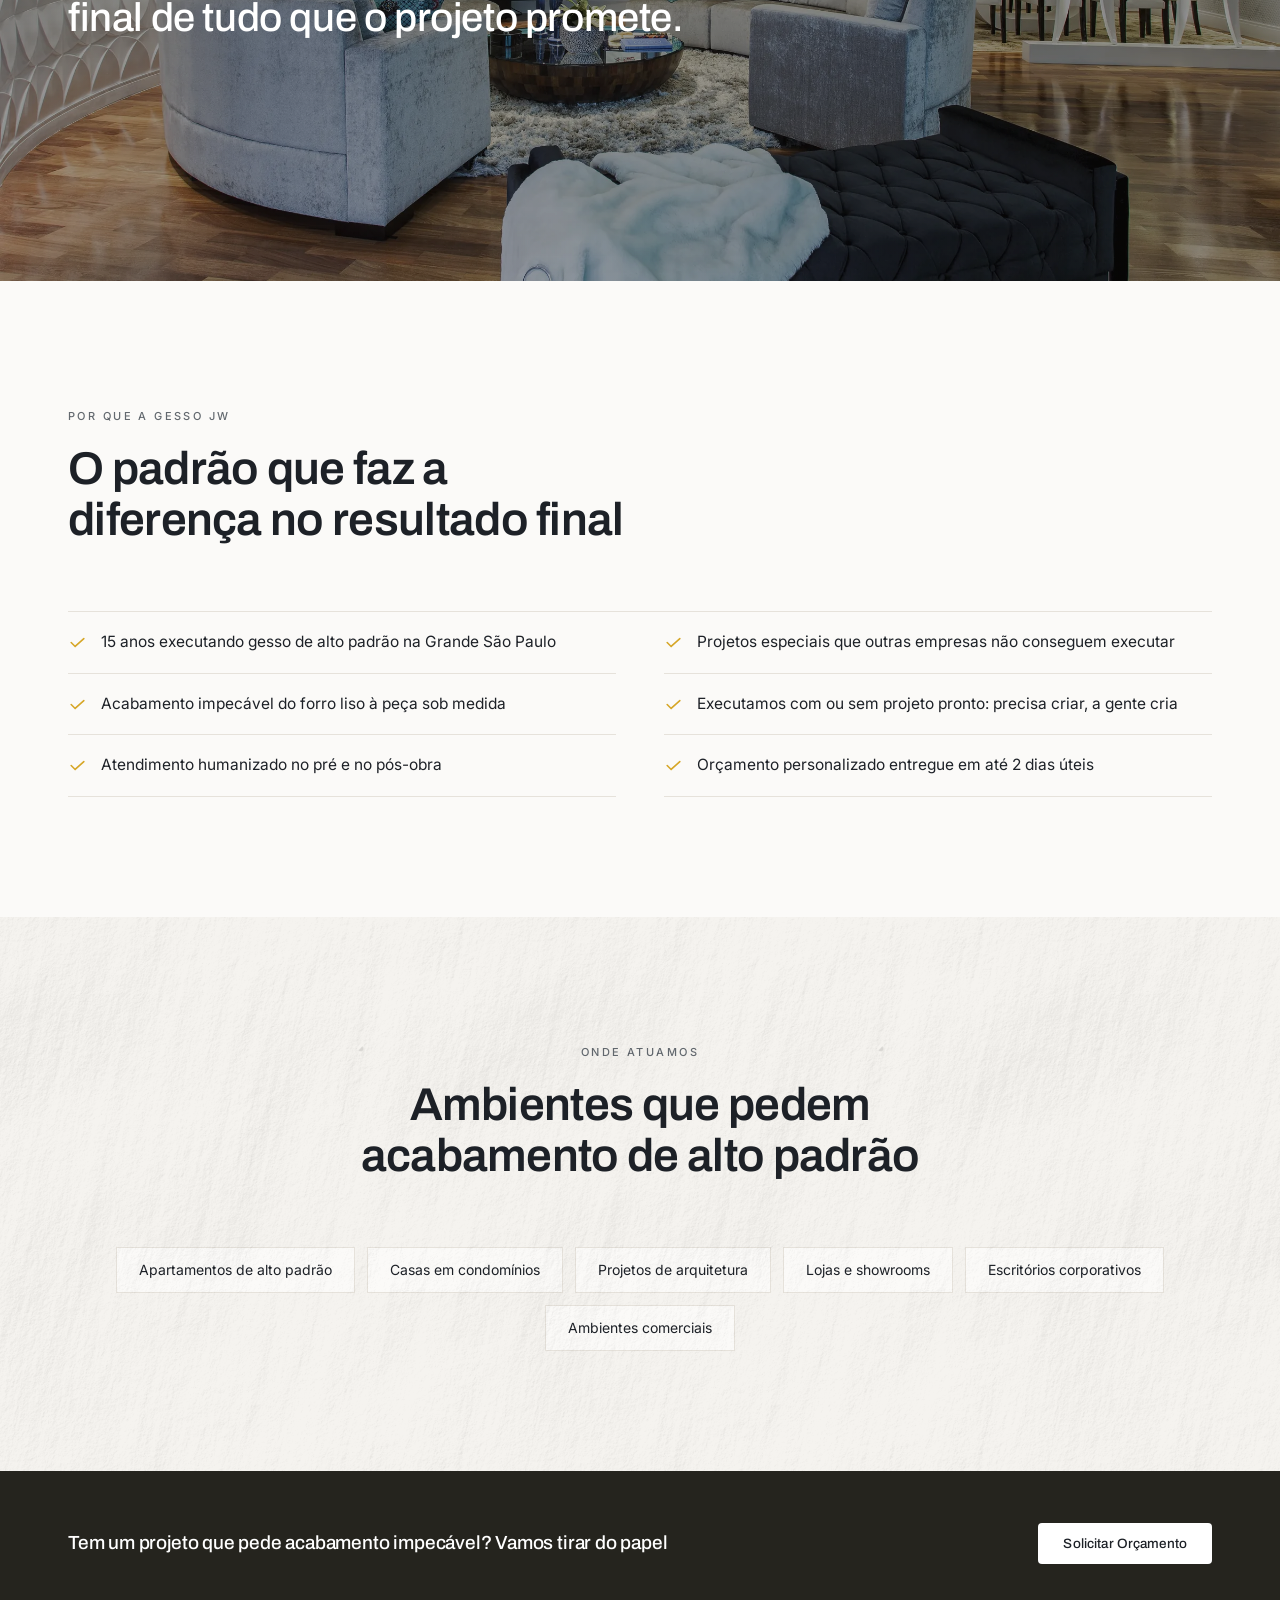
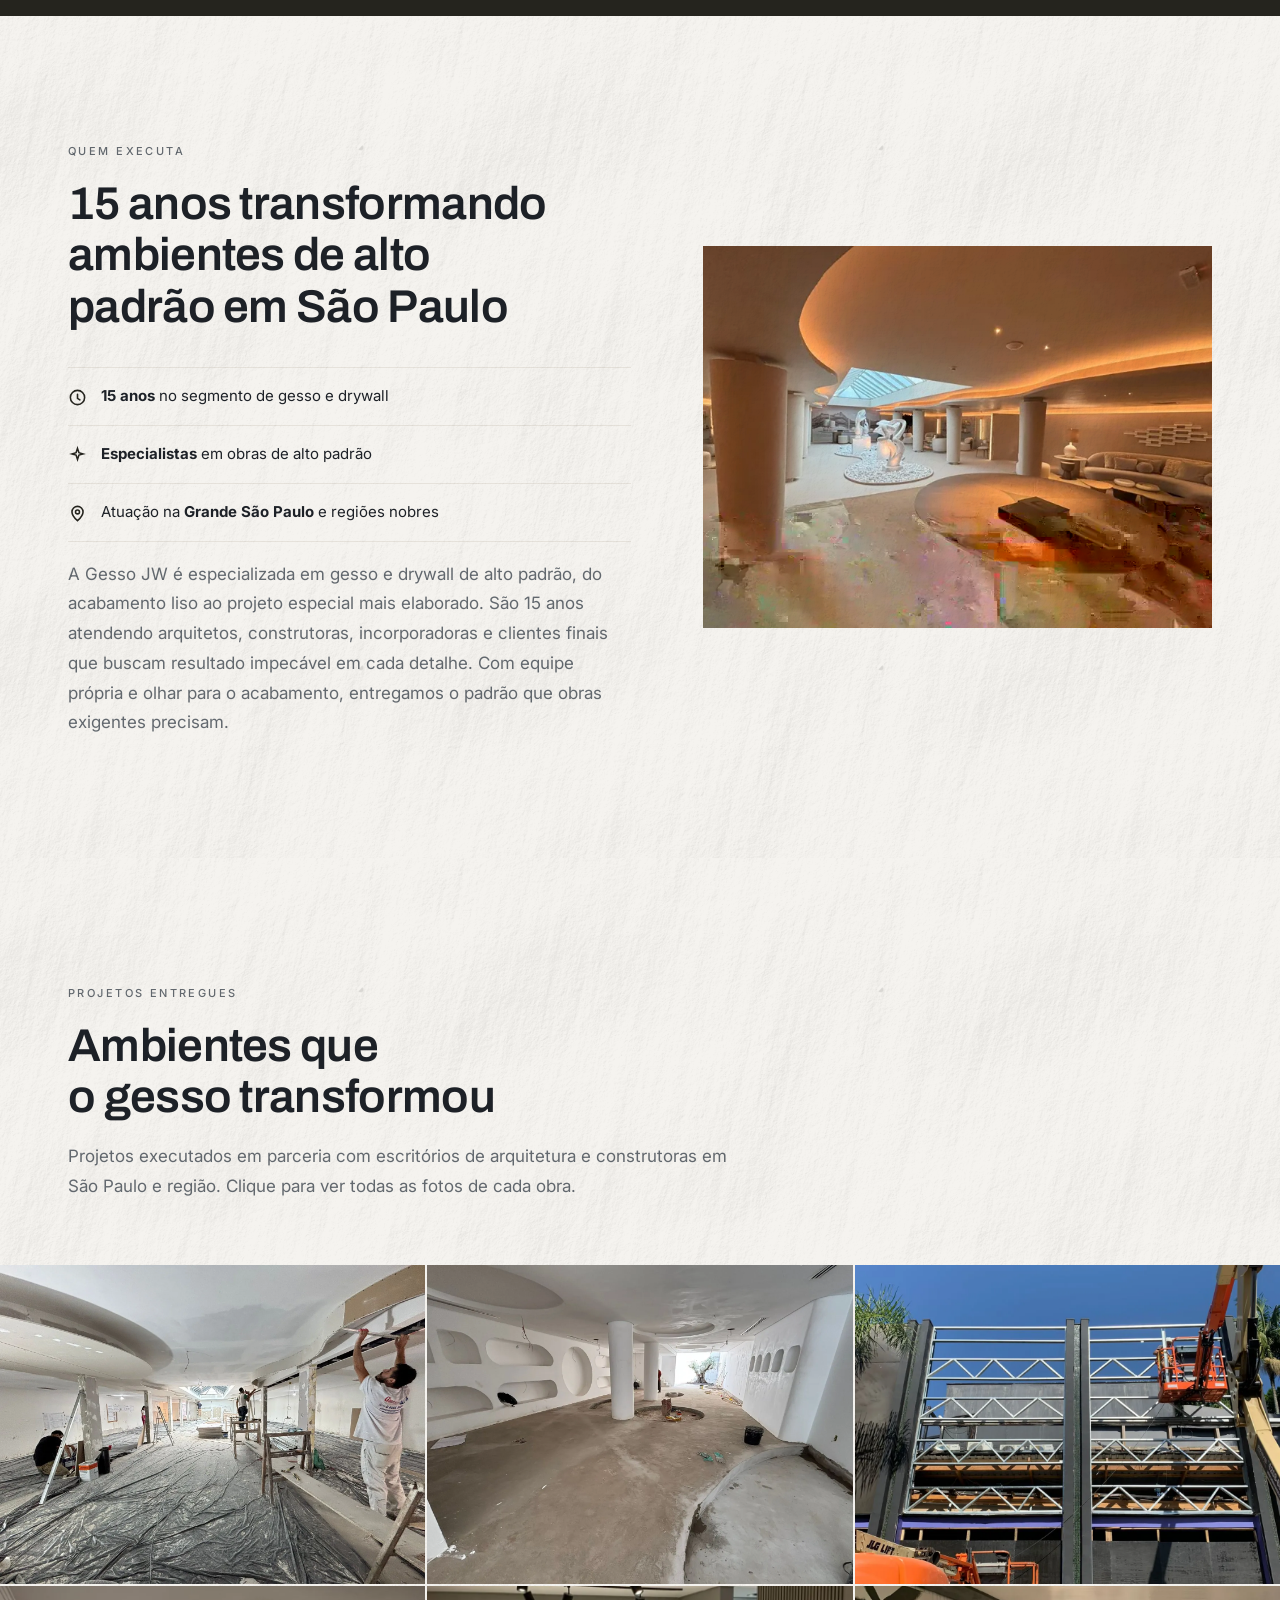
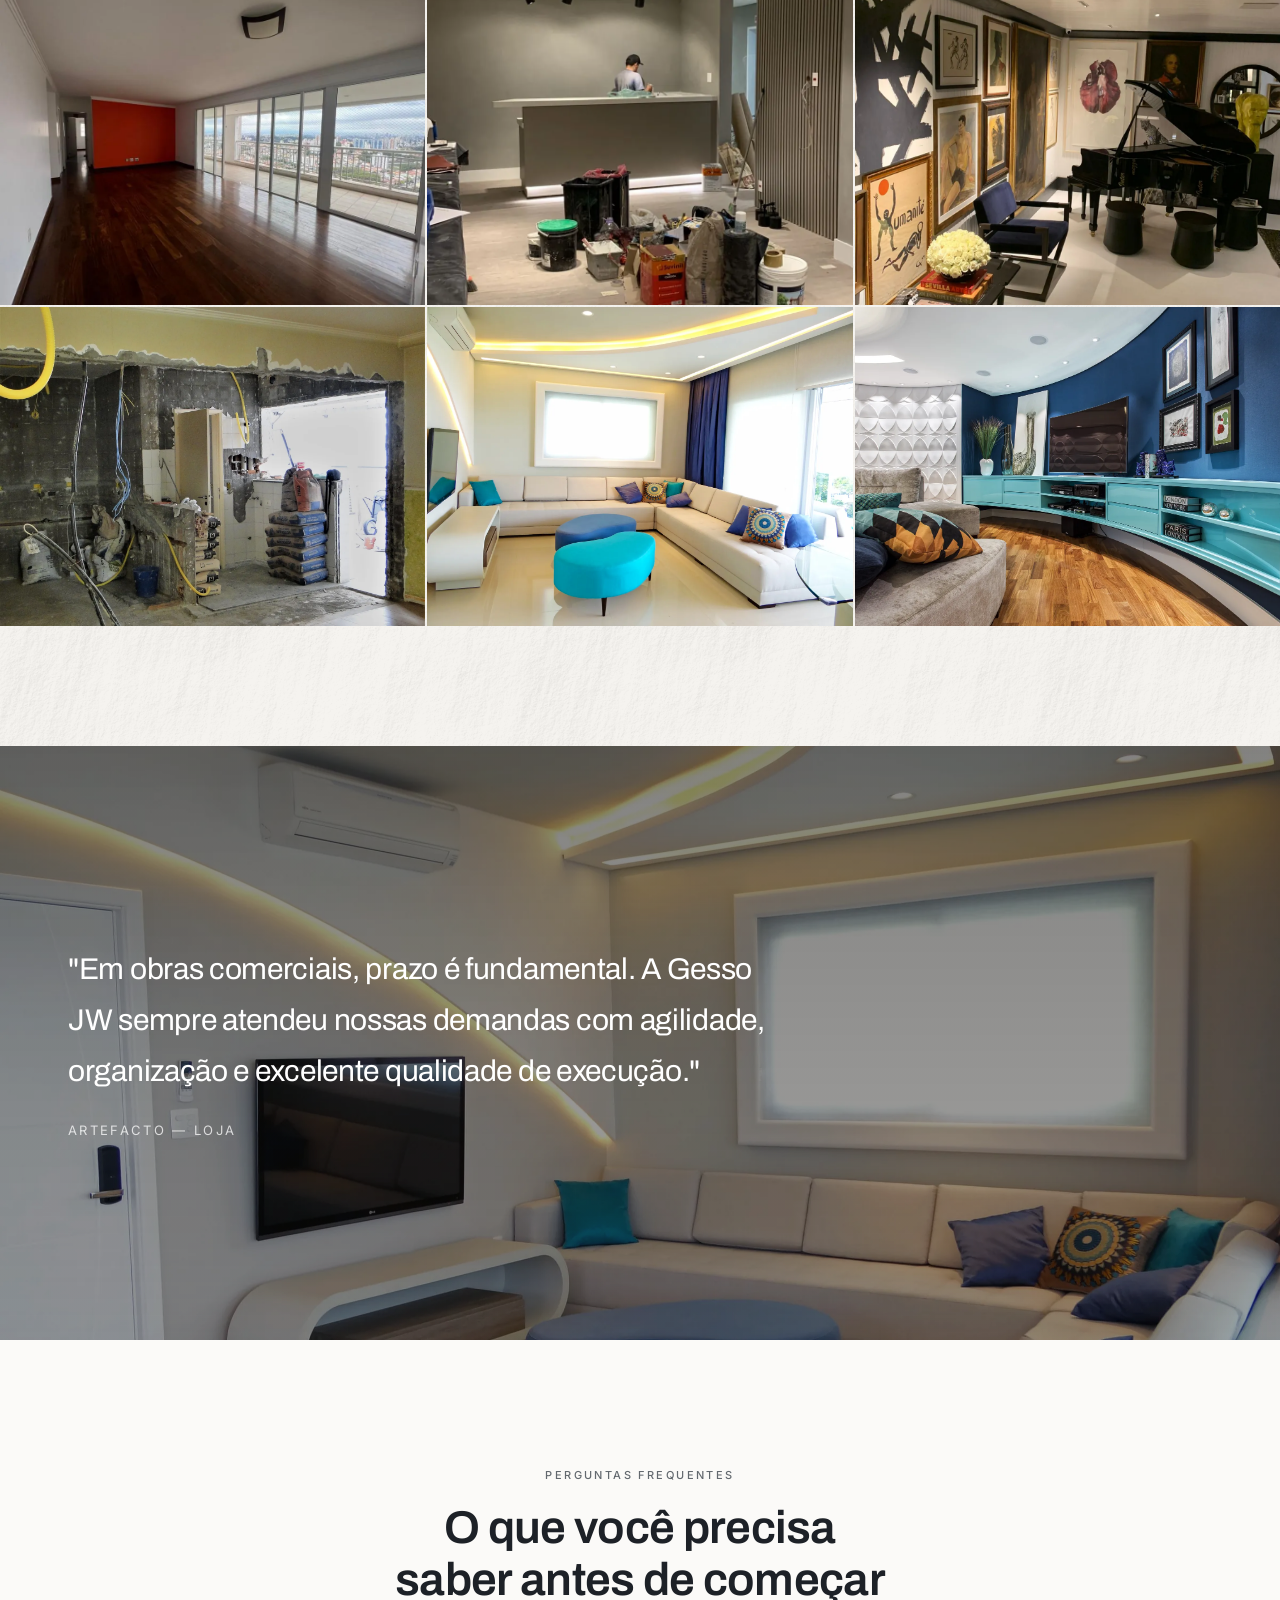
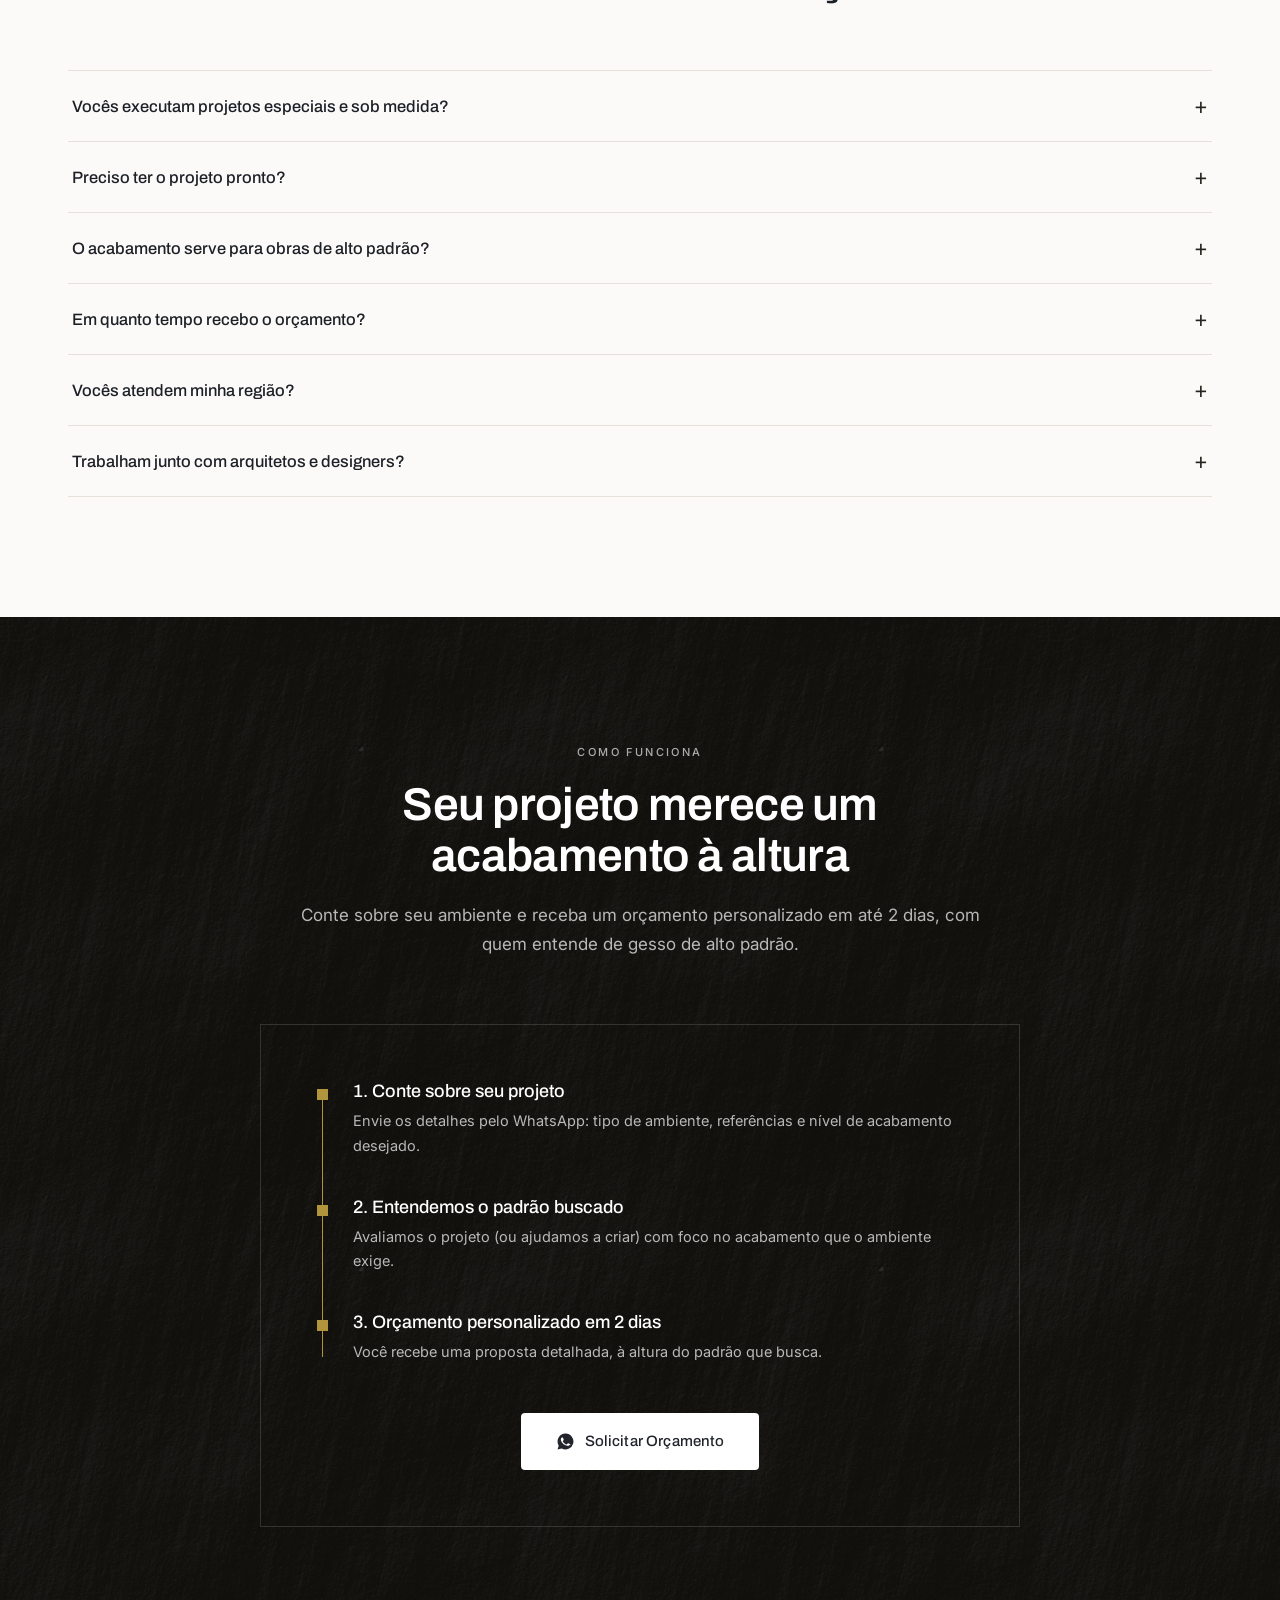
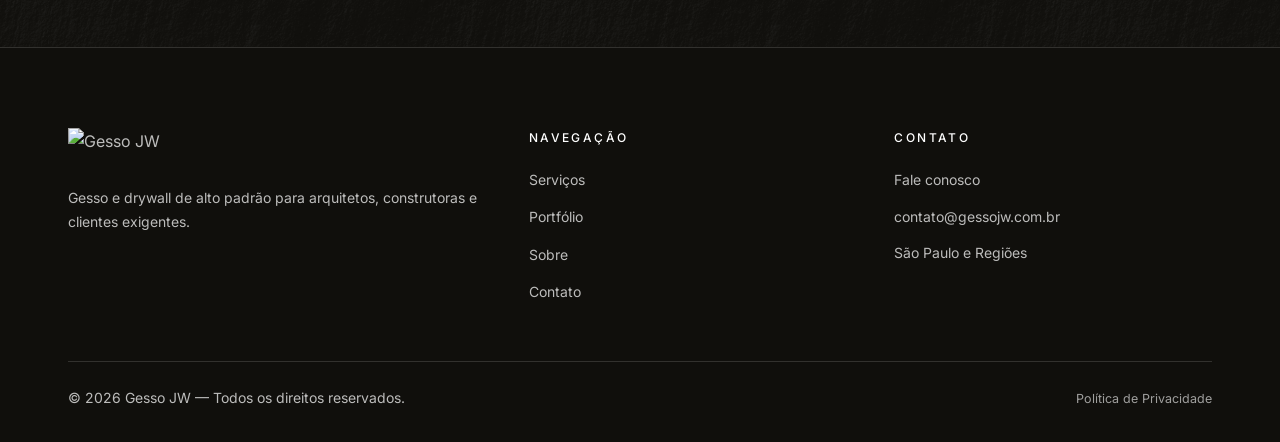
==== commit aadd1b1d: "ajuste(gesso-jw): novos textos de hero, grade de servicos no alto padrao, imagem institucional e pad" ====
--- a/Site-B/index.html
+++ b/Site-B/index.html
@@ -11,7 +11,7 @@
 <meta charset="UTF-8">
 <meta name="viewport" content="width=device-width, initial-scale=1.0">
 <title>Gesso e Drywall de Alto Padrão — Gesso JW</title>
-<meta name="description" content="Sancas, molduras, colunas e nichos com acabamento impecável. Gesso e drywall de alto padrão para arquitetos, construtoras e clientes exigentes em São Paulo, Santo André e São Caetano.">
+<meta name="description" content="Sancas, molduras, colunas e nichos com acabamento impecável. Gesso e drywall de alto padrão para arquitetos, construtoras e clientes exigentes em São Paulo e Regiões.">
 <meta name="robots" content="noindex, nofollow">
 <link rel="icon" type="image/svg+xml" href="assets/logos/favicon.svg">
 <link rel="preconnect" href="https://fonts.googleapis.com">
@@ -51,8 +51,8 @@
   <div class="hero-bg"><img src="assets/img/hero.webp" alt="Sala com sanca circular iluminada e parede de painéis 3D em gesso executados pela Gesso JW" fetchpriority="high"></div>
   <div class="container hero-inner">
     <span class="overline" data-reveal>Gesso e drywall em São Paulo e ABC</span>
-    <h1 data-reveal>Gesso e drywall de <em>alto padrão</em>, do forro liso ao projeto dos sonhos</h1>
-    <p class="hero-sub" data-reveal>Sancas, molduras, colunas e nichos com acabamento impecável para obras que exigem o padrão que arquitetos e clientes de alto padrão esperam.</p>
+    <h1 data-reveal>Gesso e Drywall de Alto Padrão para <em>Ambientes que Impressionam</em></h1>
+    <p class="hero-sub" data-reveal>São os detalhes que transformam um projeto em algo extraordinário. Sancas, molduras, colunas, nichos e soluções personalizadas em gesso e drywall, executados com precisão, sofisticação e atenção aos mínimos detalhes.</p>
     <div class="hero-ctas" data-reveal>
       <a href="#contato" class="btn btn-primary btn-lg" data-wa-btn="orçamento personalizado">
         <svg viewBox="0 0 24 24" width="19" height="19" fill="currentColor" aria-hidden="true"><path d="M12 2a10 10 0 0 0-8.6 15.1L2 22l5.1-1.3A10 10 0 1 0 12 2zm5.3 14.1c-.2.6-1.3 1.2-1.8 1.3-.5 0-1 .2-3.4-.7-2.9-1.1-4.7-4-4.9-4.2-.1-.2-1.1-1.5-1.1-2.9s.7-2 1-2.3c.2-.3.5-.3.7-.3h.5c.2 0 .4 0 .6.5l.8 2c.1.2.1.4 0 .6l-.4.6-.5.5c-.2.2-.3.4-.1.7.2.3.8 1.4 1.8 2.2 1.3 1.1 2.3 1.5 2.6 1.6.3.1.5.1.7-.1l1-1.2c.2-.3.4-.2.7-.1l2 1c.3.1.5.2.6.4 0 .1 0 .7-.2 1.4z"/></svg>
@@ -64,6 +64,16 @@
   </div>
 </section>
 
+<!-- MANIFESTO (abaixo do hero) -->
+<section class="section" id="manifesto">
+  <div class="container">
+    <div class="identificacao-text">
+      <p data-reveal>Para arquitetos, designers e clientes exigentes que buscam excelência na execução e um resultado à altura de projetos de alto padrão.</p>
+      <p class="identificacao-callout" data-reveal>Porque um projeto sofisticado não termina no desenho. Ele ganha vida em cada detalhe.</p>
+    </div>
+  </div>
+</section>
+
 <!-- IDENTIFICAÇÃO -->
 <section class="section" id="identificacao">
   <div class="container">
@@ -89,33 +99,33 @@
     <div class="cards-grid">
       <article class="svc-card" data-reveal>
         <div class="svc-ic"><svg viewBox="0 0 24 24" fill="none" stroke-width="2" stroke-linecap="round"><path d="M3 5h18v14H3zM3 9h18"/></svg></div>
-        <h3>Forros em gesso e drywall</h3>
-        <p>Forro liso, rebaixado ou com iluminação integrada, executado com alinhamento perfeito. A base do acabamento de alto padrão.</p>
+        <h3>Forros em drywall e gesso</h3>
+        <p>Forro liso, rebaixado ou decorado com acabamento impecável. Do residencial ao comercial, entregue no prazo que sua obra exige.</p>
+      </article>
+      <article class="svc-card" data-reveal>
+        <div class="svc-ic"><svg viewBox="0 0 24 24" fill="none" stroke-width="2" stroke-linecap="round"><path d="M3 3h18v18H3zM12 3v18"/></svg></div>
+        <h3>Divisórias em drywall e gesso</h3>
+        <p>Divisórias que organizam o espaço com rapidez e limpeza de obra. Ideais para reformas comerciais e corporativas sem interromper a operação.</p>
+      </article>
+      <article class="svc-card" data-reveal>
+        <div class="svc-ic"><svg viewBox="0 0 24 24" fill="none" stroke-width="2" stroke-linecap="round"><rect x="5" y="4" width="8" height="5" rx="1"/><path d="M9 15V9M11 21v-4a2 2 0 0 0-2-2H7a2 2 0 0 0-2 2v4"/></svg></div>
+        <h3>Gesso liso e revestimentos</h3>
+        <p>Paredes e tetos com acabamento uniforme, prontos para receber pintura. Padrão de qualidade que valoriza cada ambiente.</p>
       </article>
       <article class="svc-card" data-reveal>
         <div class="svc-ic"><svg viewBox="0 0 24 24" fill="none" stroke-width="2" stroke-linecap="round"><path d="M3 3h18v18H3zM7 7h10v10H7z"/></svg></div>
-        <h3>Sancas e molduras</h3>
-        <p>Sancas, molduras em gesso e EPS que dão sofisticação e arremate ao ambiente. Sob medida, com encaixe milimétrico.</p>
-      </article>
-      <article class="svc-card" data-reveal>
-        <div class="svc-ic"><svg viewBox="0 0 24 24" fill="none" stroke-width="2" stroke-linecap="round"><rect x="5" y="4" width="8" height="5" rx="1"/><path d="M9 15V9M11 21v-4a2 2 0 0 0-2-2H7a2 2 0 0 0-2 2v4"/></svg></div>
-        <h3>Gesso liso premium</h3>
-        <p>Paredes e tetos com superfície uniforme e sem imperfeições, prontos para receber a pintura de acabamento fino.</p>
-      </article>
-      <article class="svc-card" data-reveal>
-        <div class="svc-ic"><svg viewBox="0 0 24 24" fill="none" stroke-width="2" stroke-linecap="round"><path d="M3 3h18v18H3zM12 3v18"/></svg></div>
-        <h3>Divisórias em drywall</h3>
-        <p>Divisórias que organizam o espaço com leveza e acabamento limpo, integradas ao restante do projeto sem quebra visual.</p>
+        <h3>Molduras em gesso e EPS</h3>
+        <p>Molduras, sancas e detalhes que dão o arremate final ao ambiente. Sob medida, com o encaixe perfeito para o seu projeto.</p>
+      </article>
+      <article class="svc-card" data-reveal>
+        <div class="svc-ic"><svg viewBox="0 0 24 24" fill="none" stroke-width="2" stroke-linecap="round"><path d="M4 18c3-6 5-6 8 0s5 6 8 0M4 6h16"/></svg></div>
+        <h3>Forros e divisórias acústicas</h3>
+        <p>Conforto sonoro integrado ao drywall e ao gesso, especificado conforme a necessidade de isolamento do ambiente.</p>
       </article>
       <article class="svc-card" data-reveal>
         <div class="svc-ic"><svg viewBox="0 0 24 24" fill="none" stroke-width="2" stroke-linecap="round"><path d="M12 3l1.8 5.5L19 10l-5.2 1.5L12 17l-1.8-5.5L5 10l5.2-1.5z"/></svg></div>
         <h3>Projetos especiais em gesso</h3>
-        <p>Colunas, nichos e peças sob medida que transformam o ambiente. Aquilo que faz perguntarem: foi de gesso mesmo?</p>
-      </article>
-      <article class="svc-card" data-reveal>
-        <div class="svc-ic"><svg viewBox="0 0 24 24" fill="none" stroke-width="2" stroke-linecap="round"><path d="M4 18c3-6 5-6 8 0s5 6 8 0M4 6h16"/></svg></div>
-        <h3>Forros e divisórias acústicas</h3>
-        <p>Conforto sonoro integrado ao acabamento, especificado para o isolamento que o ambiente pede, sem abrir mão do visual.</p>
+        <p>Colunas, nichos e soluções sob medida que fogem do comum. Precisa criar algo diferente? A gente desenvolve e executa.</p>
       </article>
     </div>
   </div>
@@ -187,7 +197,7 @@
       <p class="section-lede">A Gesso JW é especializada em gesso e drywall de alto padrão, do acabamento liso ao projeto especial mais elaborado. São 15 anos atendendo arquitetos, construtoras, incorporadoras e clientes finais que buscam resultado impecável em cada detalhe. Com equipe própria e olhar para o acabamento, entregamos o padrão que obras exigentes precisam.</p>
     </div>
     <div class="split-img" data-reveal>
-      <img src="assets/img/sobre.webp" alt="Ambiente residencial com forro de gesso finalizado em obra da Gesso JW" loading="lazy">
+      <img src="assets/img/sobre.webp" alt="Ambiente sofisticado com forro curvo iluminado, colunas e mobiliário escultural em gesso executado pela Gesso JW" loading="lazy">
     </div>
   </div>
 </section>
@@ -278,7 +288,7 @@
       </div>
       <div class="faq-item" data-reveal>
         <button class="faq-q" aria-expanded="false">Vocês atendem minha região?<span class="fx" aria-hidden="true">+</span></button>
-        <div class="faq-a"><p>Atuamos na capital de São Paulo, com foco nas zonas Sul e Oeste, regiões de condomínios de alto padrão, Santo André e São Caetano. Fale com a gente para confirmar seu endereço.</p></div>
+        <div class="faq-a"><p>Atuamos na capital de São Paulo, com foco nas zonas Sul e Oeste, regiões de condomínios de alto padrão. Fale com a gente para confirmar seu endereço.</p></div>
       </div>
       <div class="faq-item" data-reveal>
         <button class="faq-q" aria-expanded="false">Trabalham junto com arquitetos e designers?<span class="fx" aria-hidden="true">+</span></button>
@@ -343,7 +353,7 @@
         <ul>
           <li><a href="#contato" data-wa-btn="orçamento personalizado">Fale conosco</a></li>
           <li><a href="mailto:contato@gessojw.com.br">contato@gessojw.com.br</a></li>
-          <li><p>São Paulo (zonas sul/oeste), Santo André e São Caetano</p></li>
+          <li><p>São Paulo e Regiões</p></li>
         </ul>
       </div>
     </div>
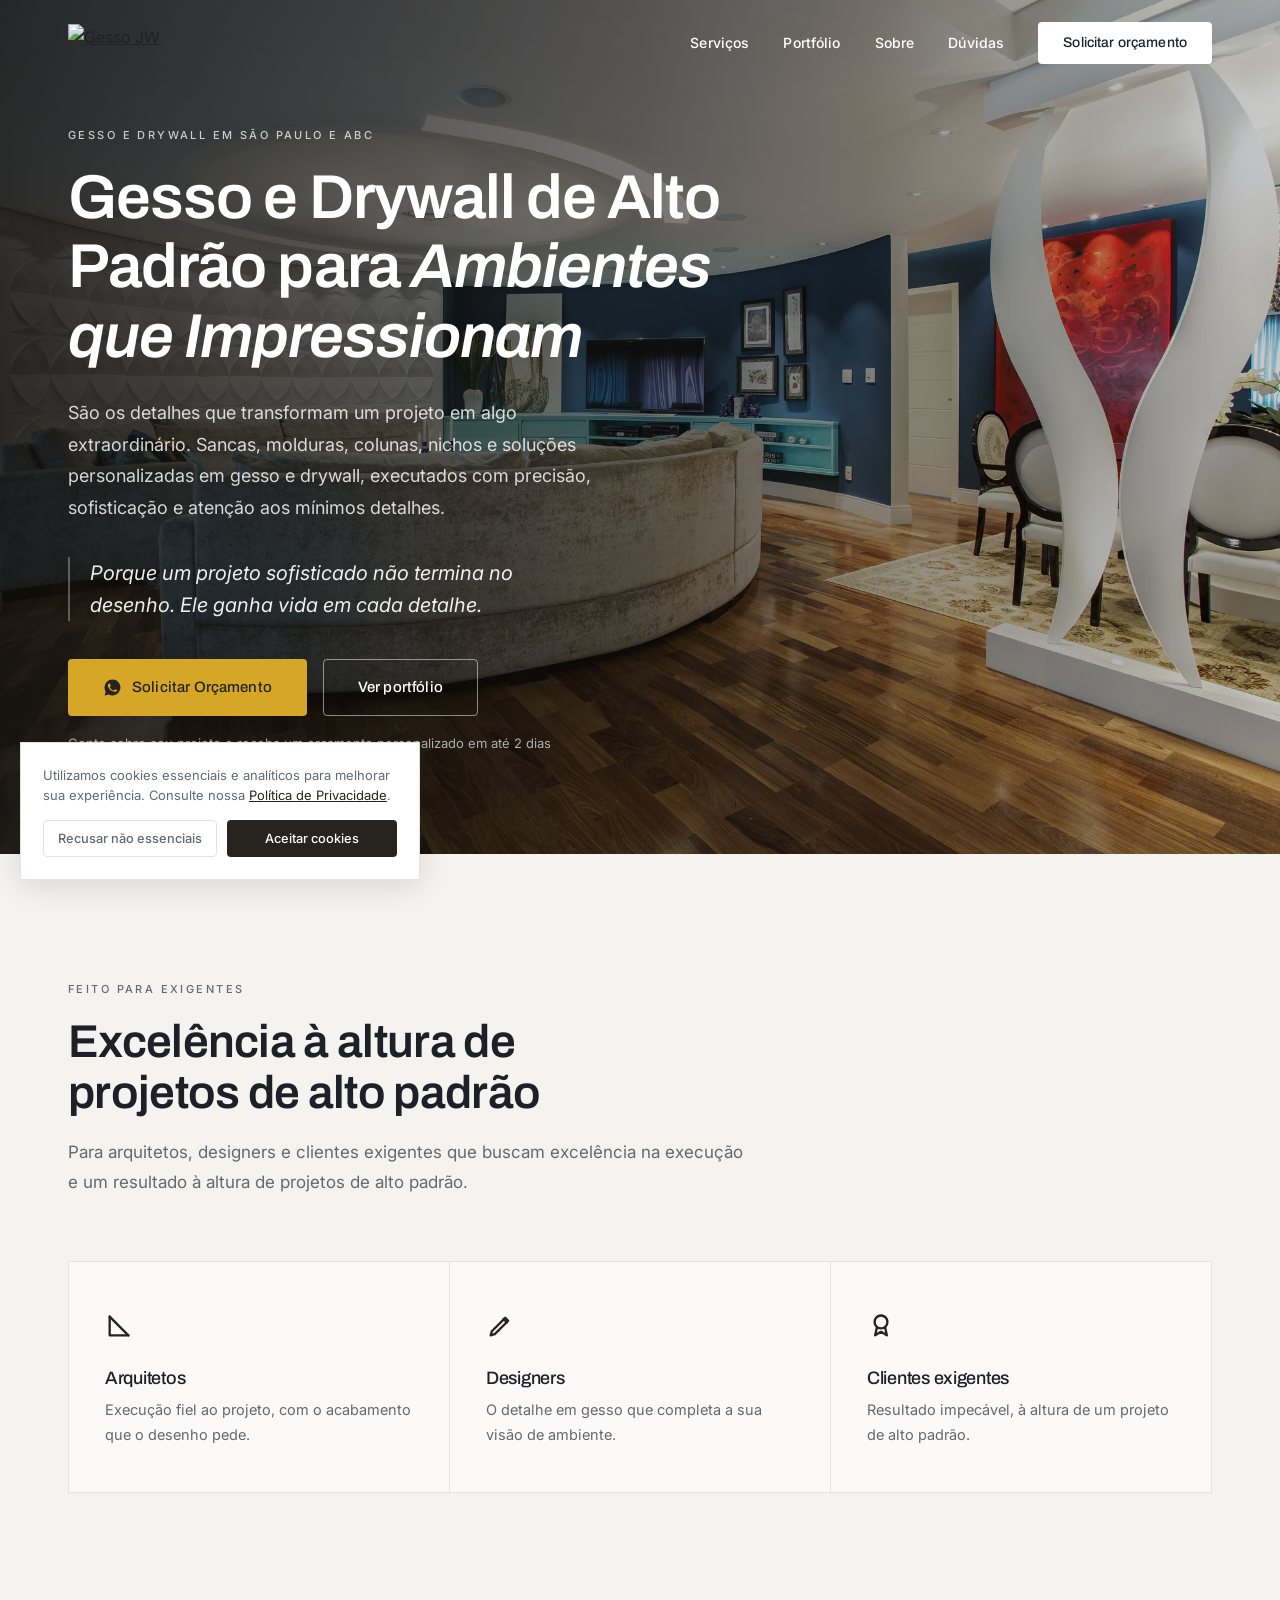
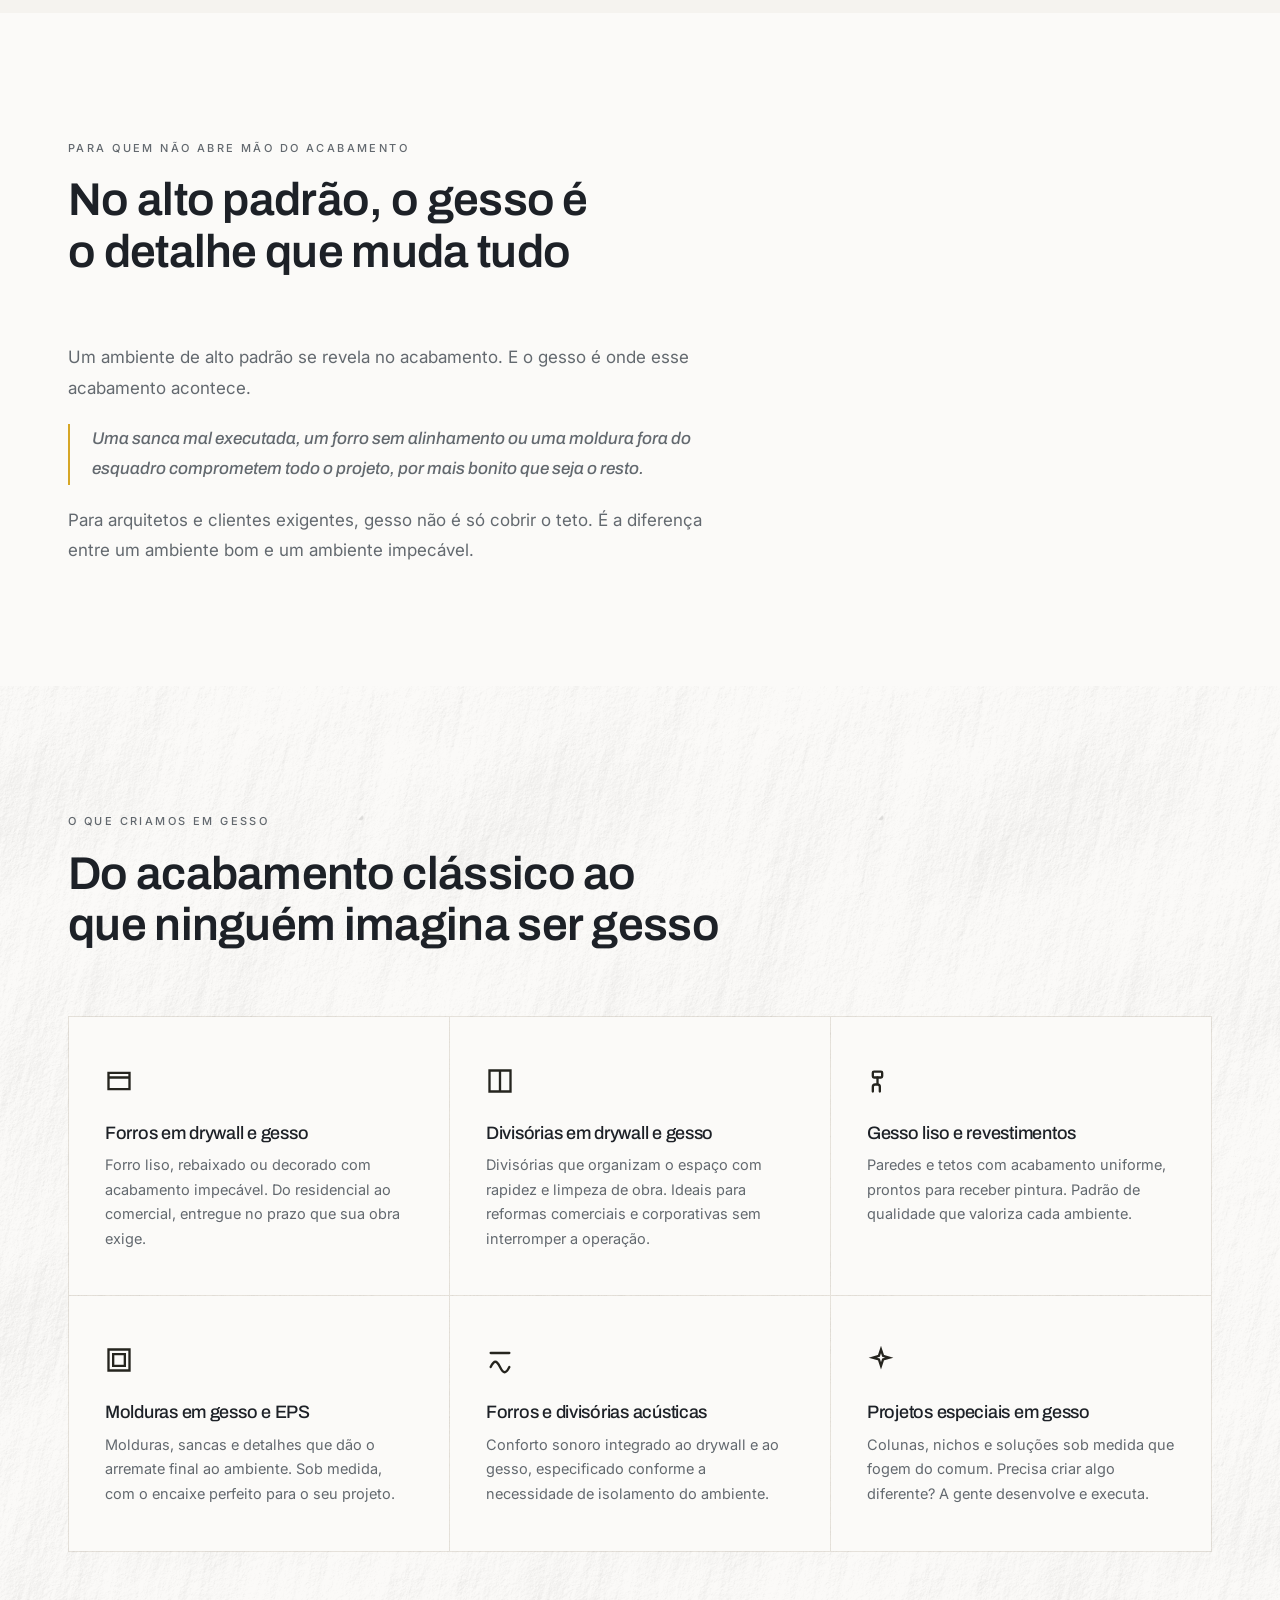
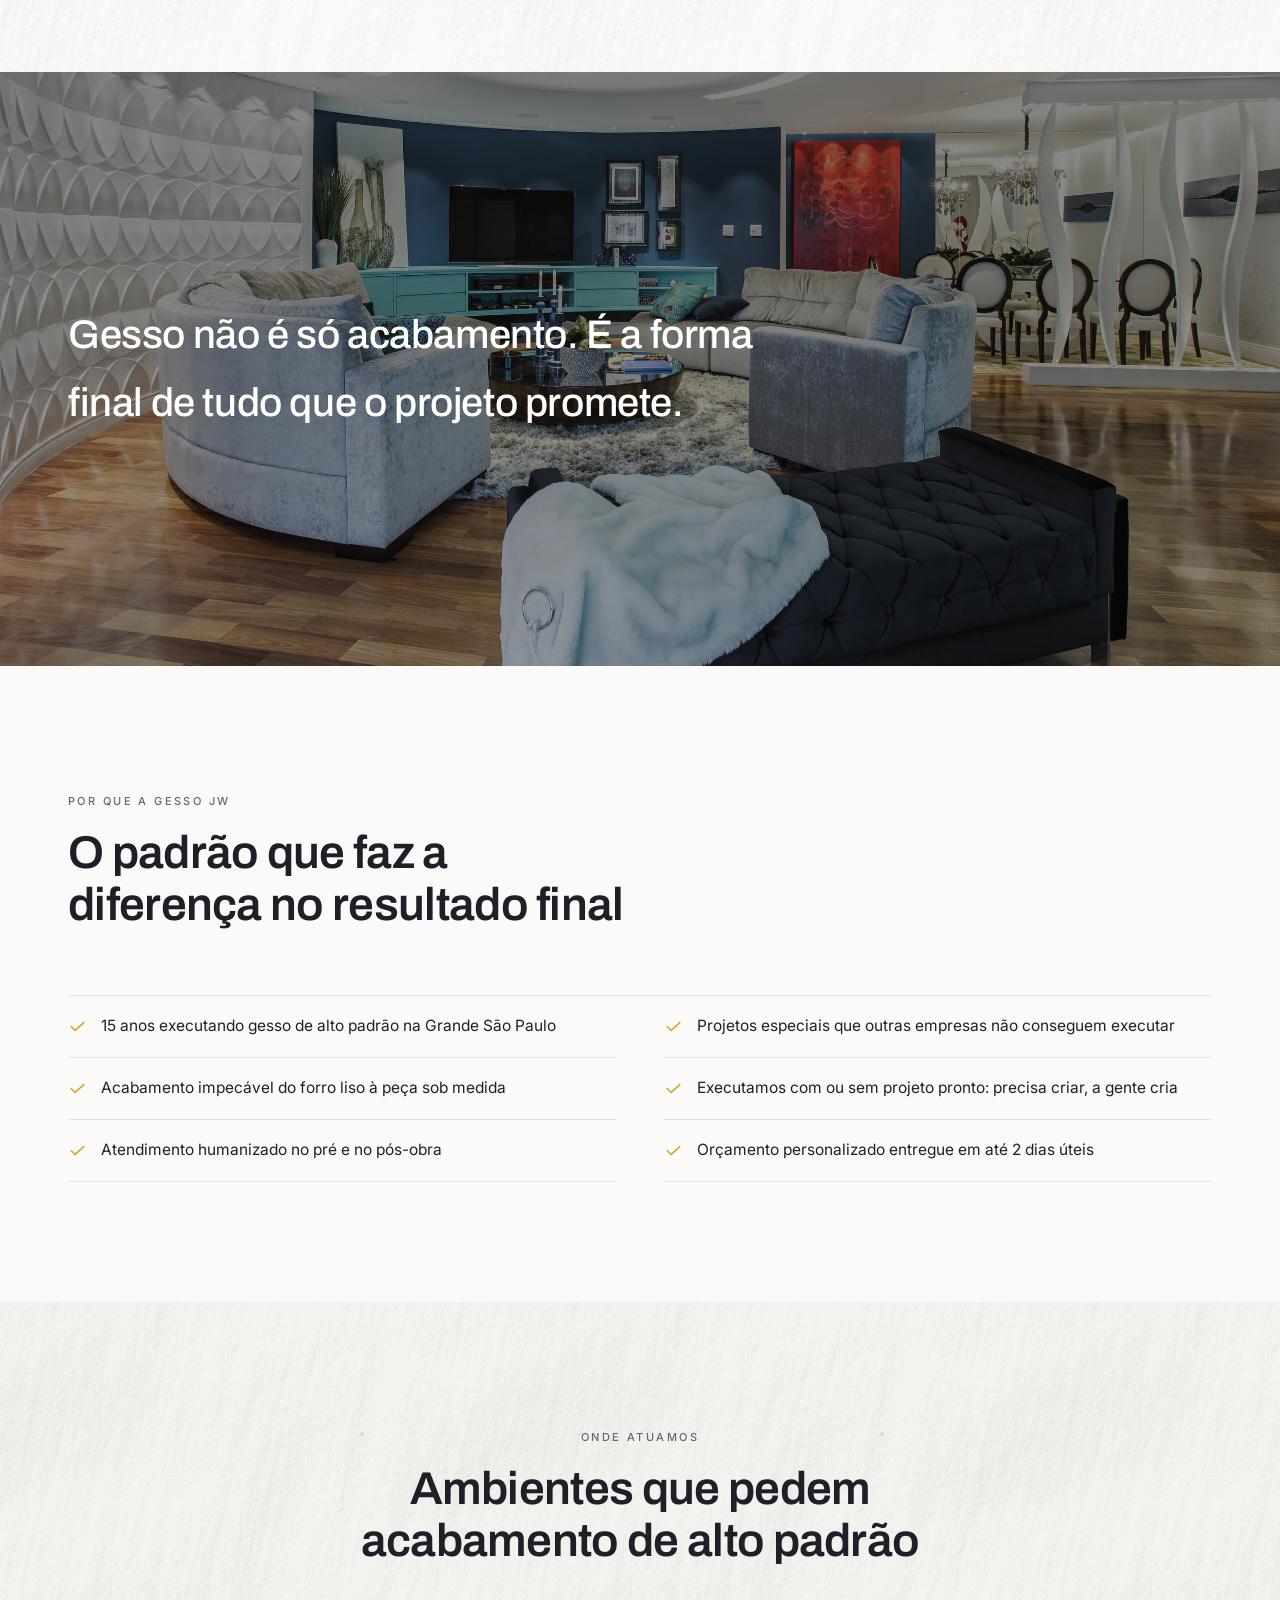
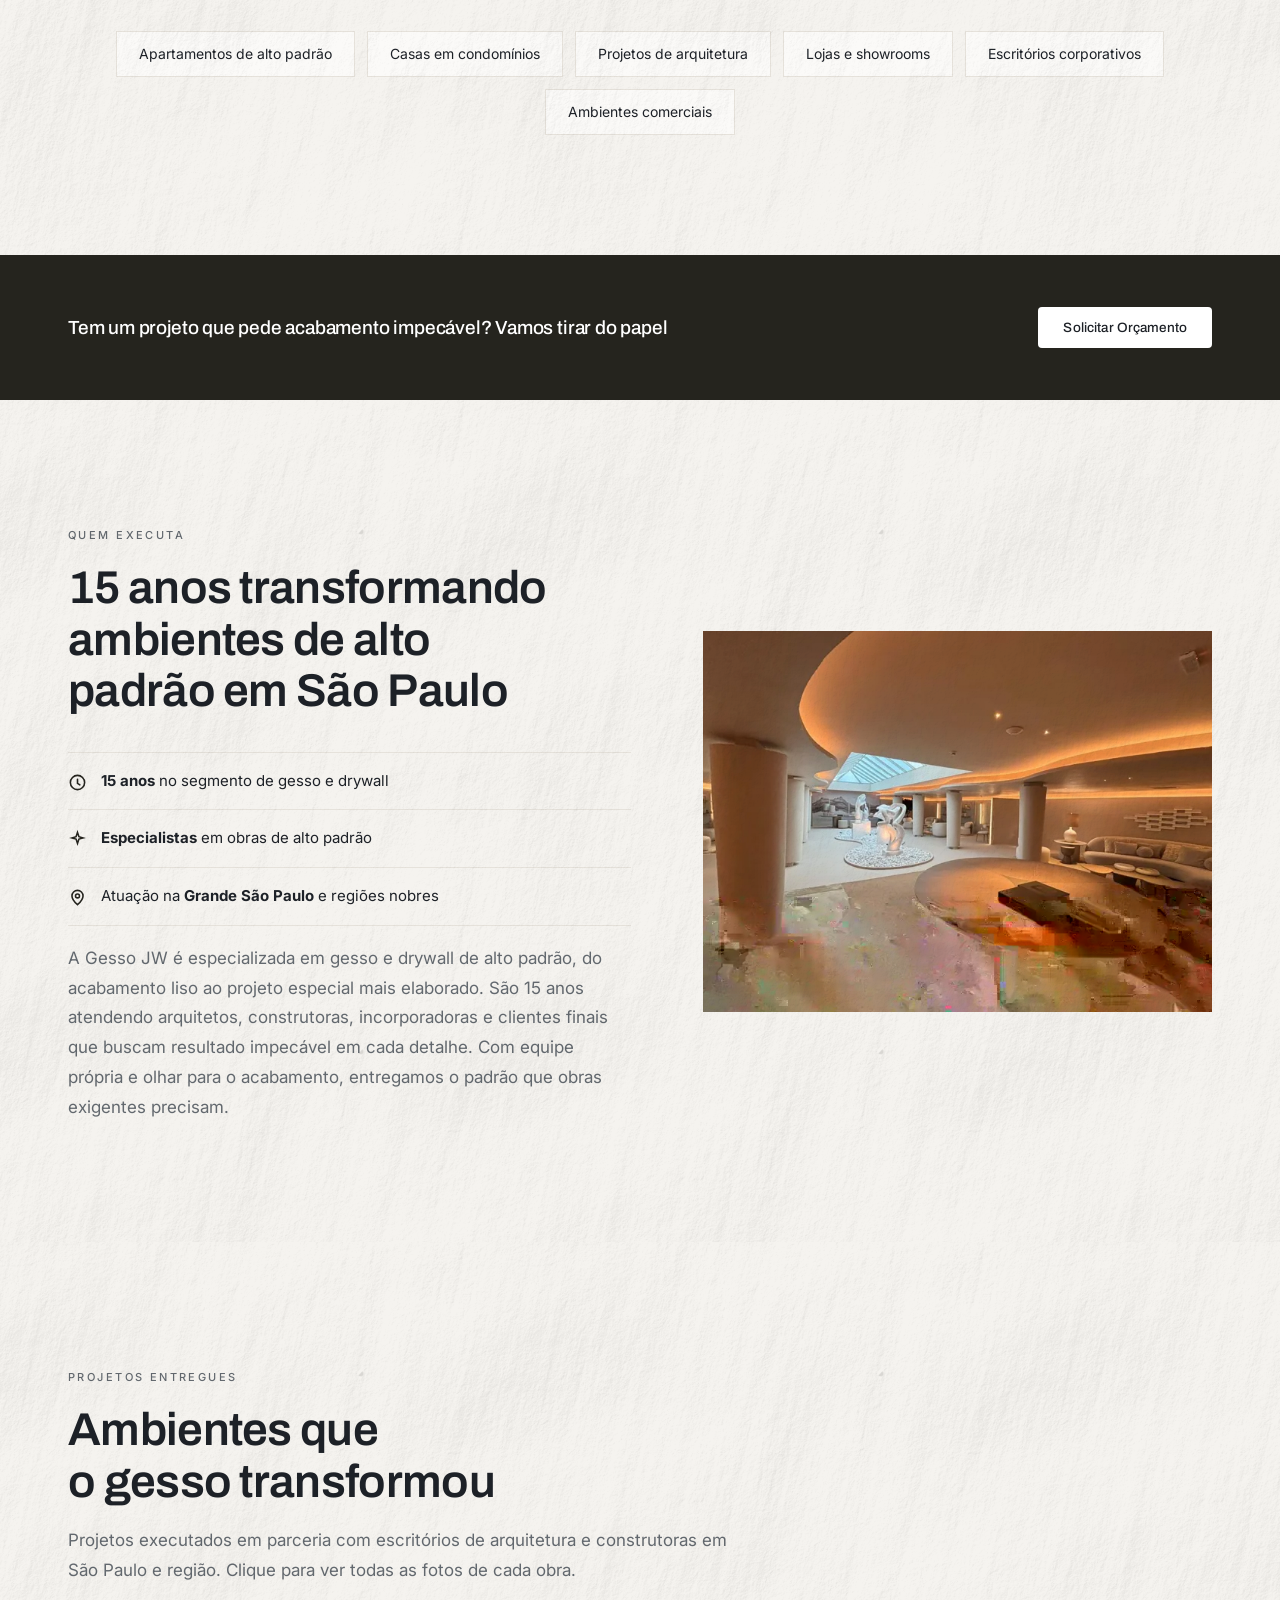
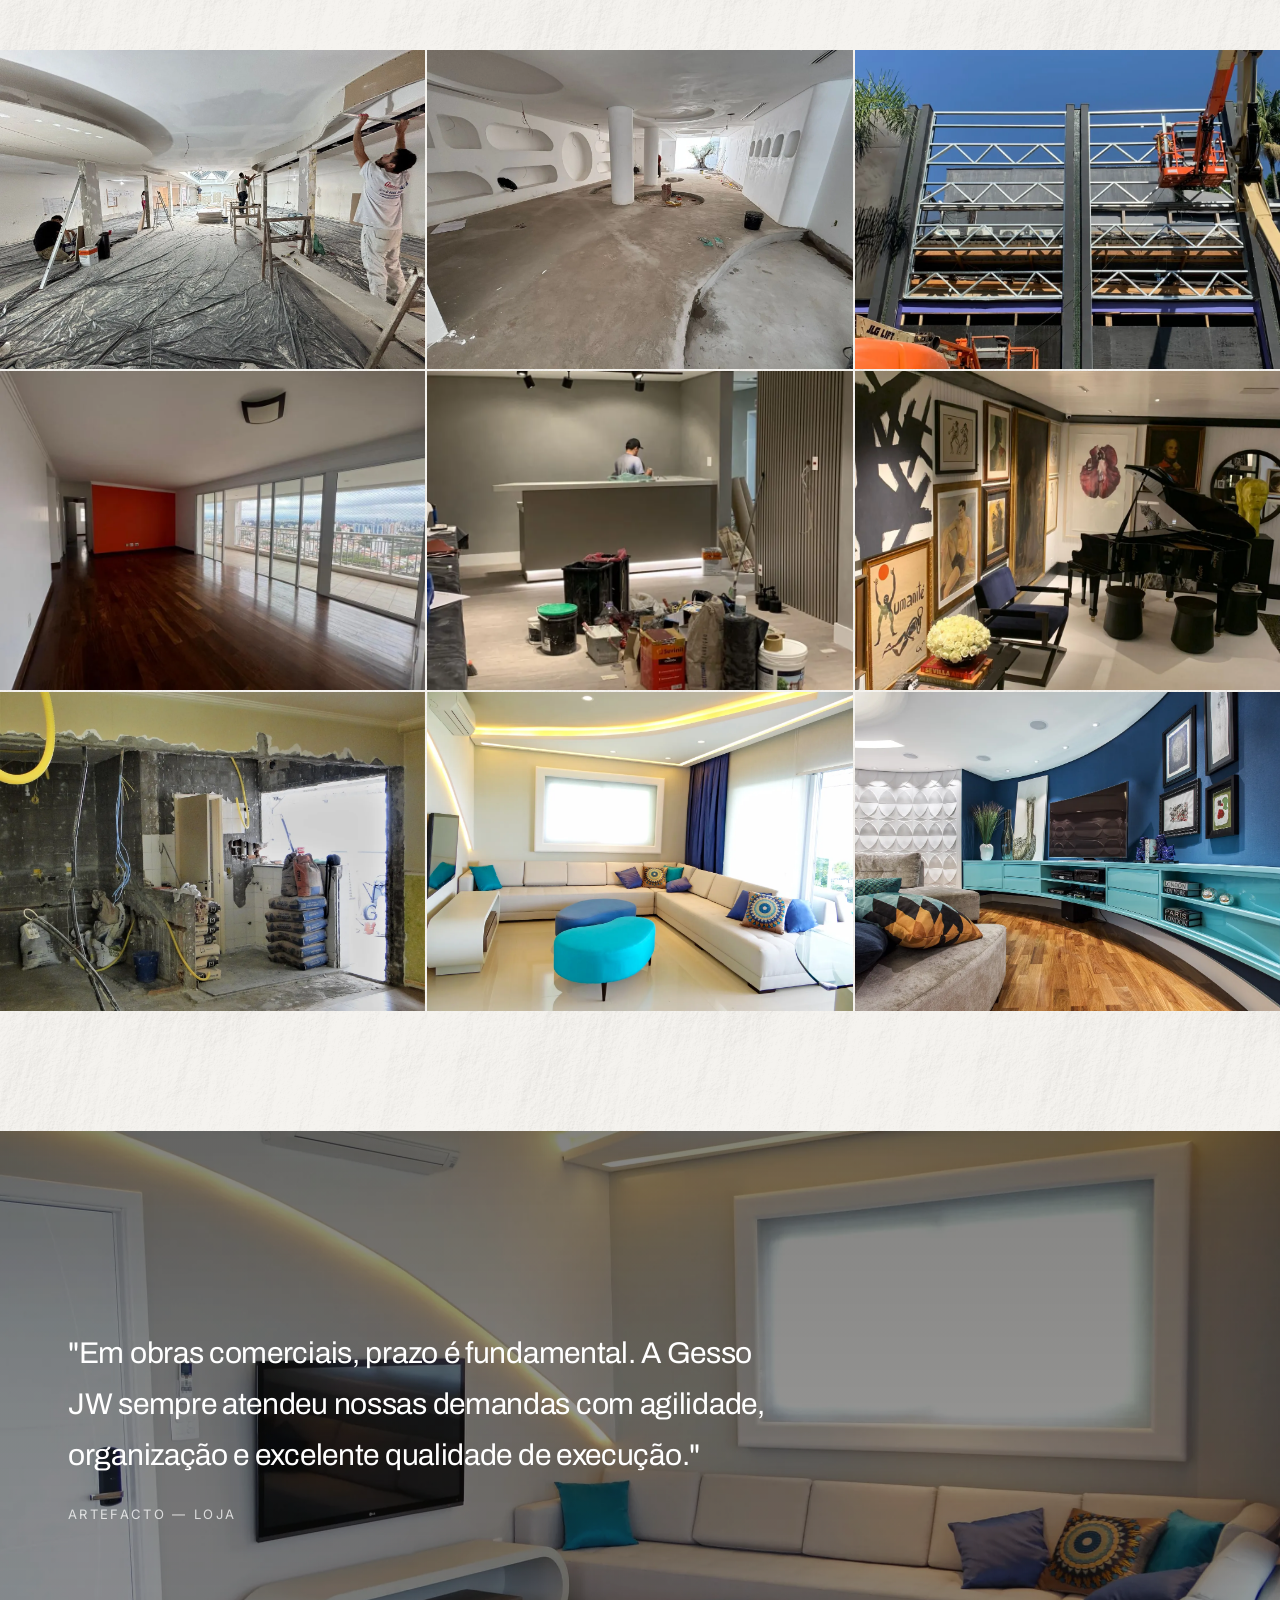
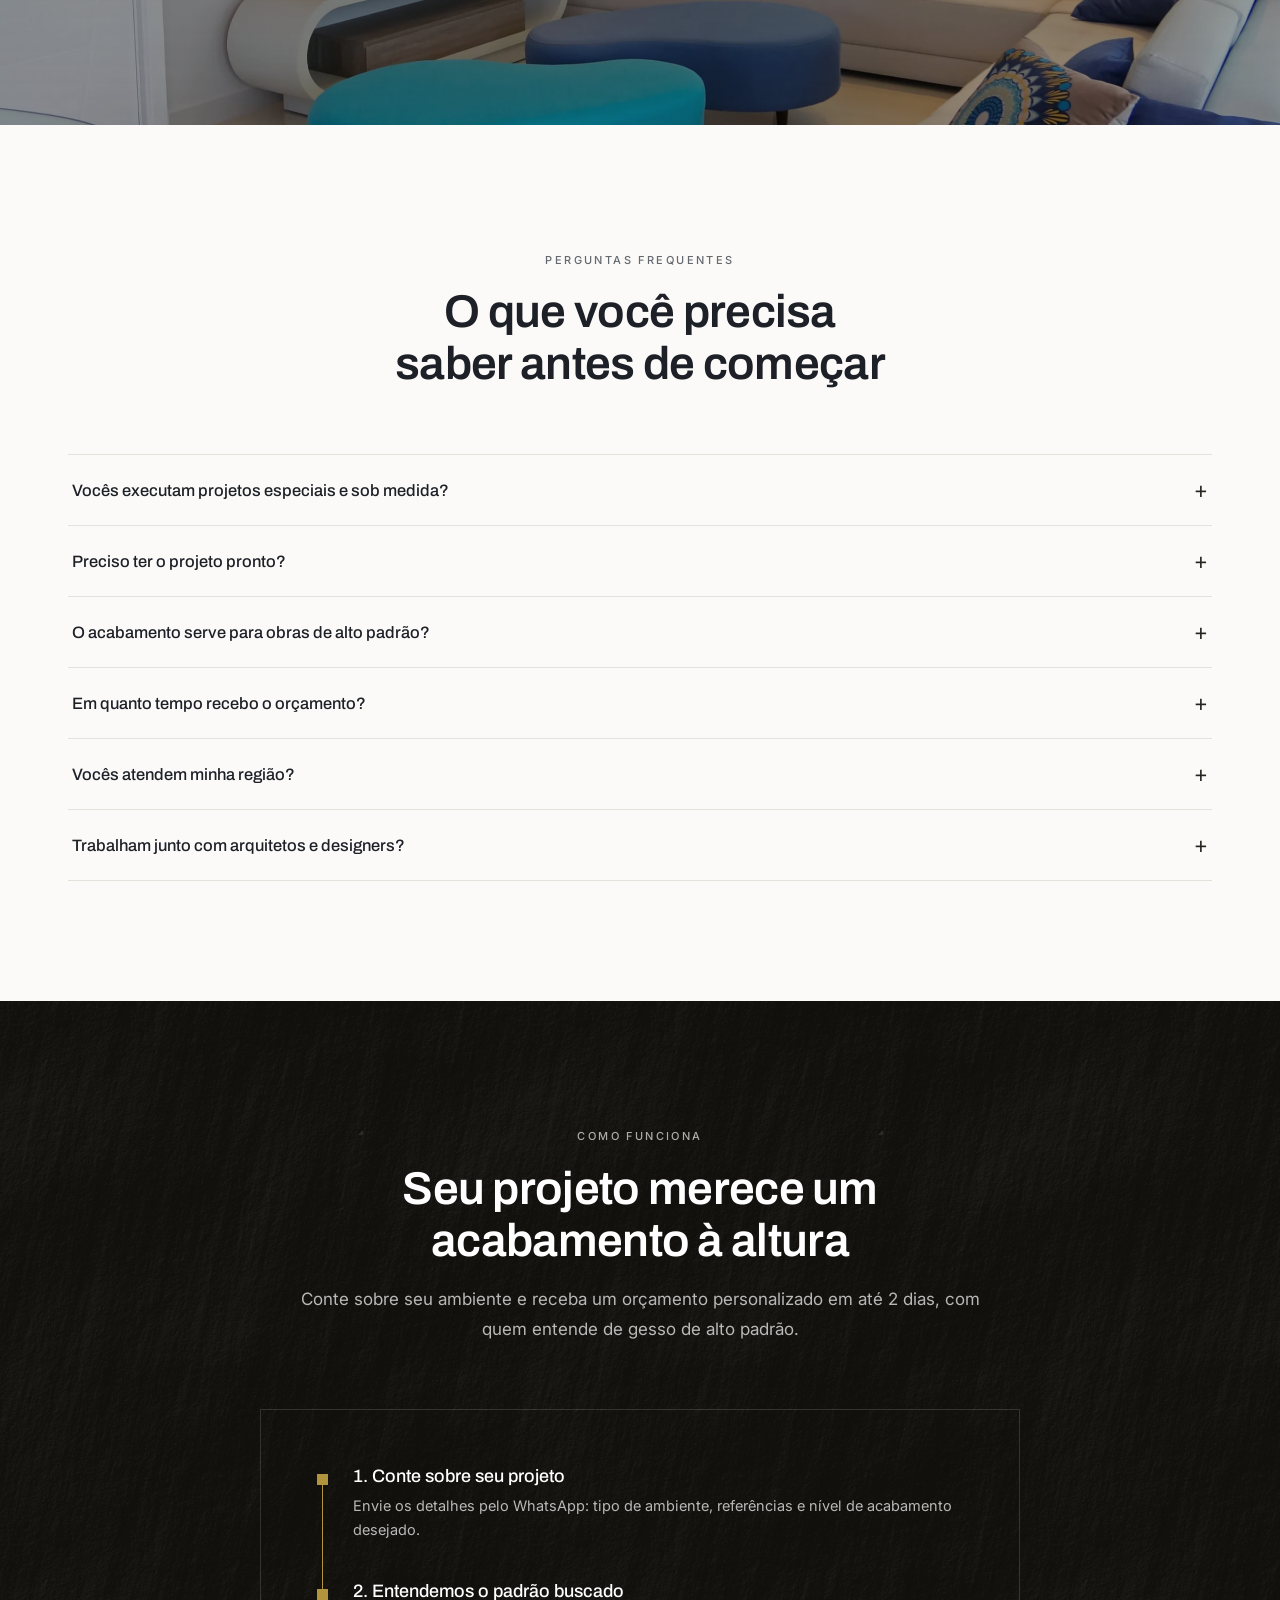
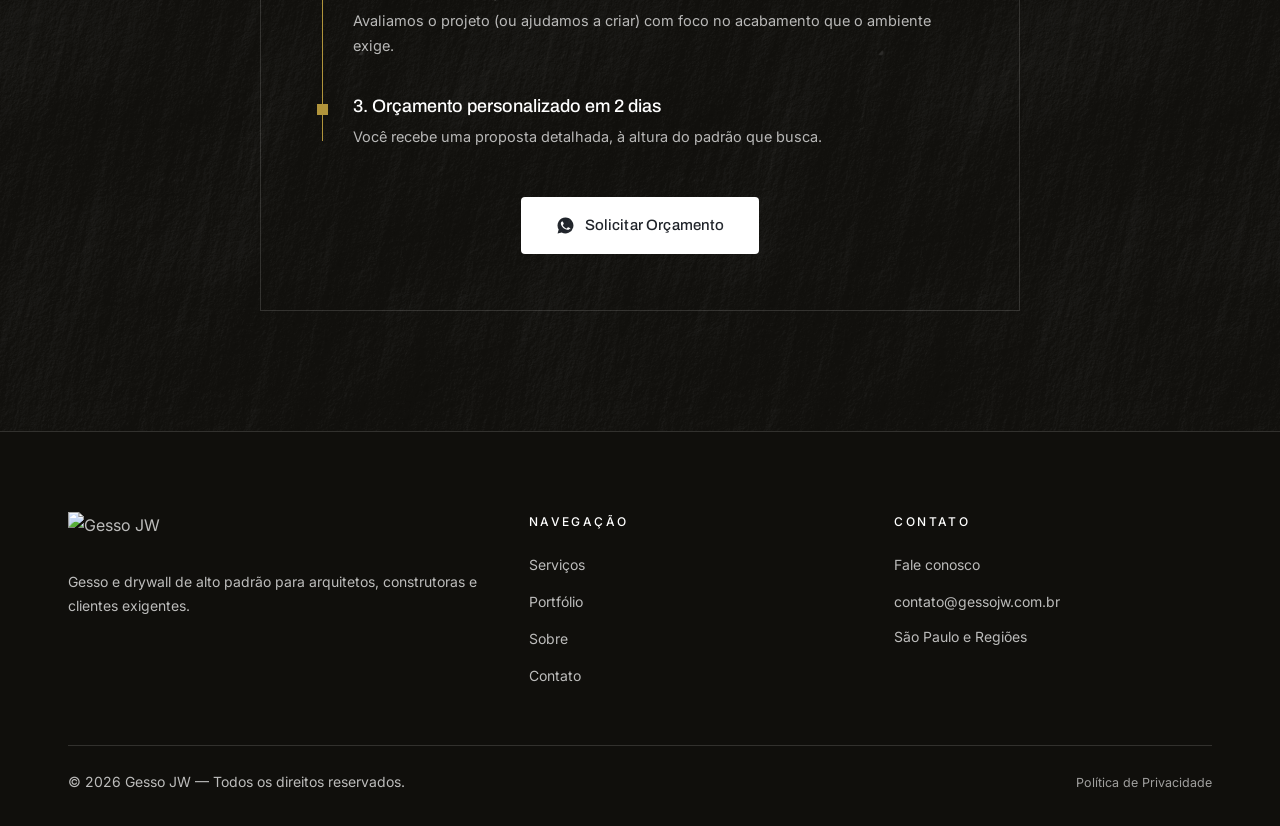
==== commit aa27637c: "ajuste(gesso-jw): redesign abaixo do hero (alto padrao) - fecho no hero + secao 'Para quem' com card" ====
--- a/Site-B/index.html
+++ b/Site-B/index.html
@@ -53,6 +53,7 @@
     <span class="overline" data-reveal>Gesso e drywall em São Paulo e ABC</span>
     <h1 data-reveal>Gesso e Drywall de Alto Padrão para <em>Ambientes que Impressionam</em></h1>
     <p class="hero-sub" data-reveal>São os detalhes que transformam um projeto em algo extraordinário. Sancas, molduras, colunas, nichos e soluções personalizadas em gesso e drywall, executados com precisão, sofisticação e atenção aos mínimos detalhes.</p>
+    <p class="hero-statement" data-reveal>Porque um projeto sofisticado não termina no desenho. Ele ganha vida em cada detalhe.</p>
     <div class="hero-ctas" data-reveal>
       <a href="#contato" class="btn btn-primary btn-lg" data-wa-btn="orçamento personalizado">
         <svg viewBox="0 0 24 24" width="19" height="19" fill="currentColor" aria-hidden="true"><path d="M12 2a10 10 0 0 0-8.6 15.1L2 22l5.1-1.3A10 10 0 1 0 12 2zm5.3 14.1c-.2.6-1.3 1.2-1.8 1.3-.5 0-1 .2-3.4-.7-2.9-1.1-4.7-4-4.9-4.2-.1-.2-1.1-1.5-1.1-2.9s.7-2 1-2.3c.2-.3.5-.3.7-.3h.5c.2 0 .4 0 .6.5l.8 2c.1.2.1.4 0 .6l-.4.6-.5.5c-.2.2-.3.4-.1.7.2.3.8 1.4 1.8 2.2 1.3 1.1 2.3 1.5 2.6 1.6.3.1.5.1.7-.1l1-1.2c.2-.3.4-.2.7-.1l2 1c.3.1.5.2.6.4 0 .1 0 .7-.2 1.4z"/></svg>
@@ -64,12 +65,30 @@
   </div>
 </section>
 
-<!-- MANIFESTO (abaixo do hero) -->
-<section class="section" id="manifesto">
-  <div class="container">
-    <div class="identificacao-text">
-      <p data-reveal>Para arquitetos, designers e clientes exigentes que buscam excelência na execução e um resultado à altura de projetos de alto padrão.</p>
-      <p class="identificacao-callout" data-reveal>Porque um projeto sofisticado não termina no desenho. Ele ganha vida em cada detalhe.</p>
+<!-- PARA QUEM (abaixo do hero) -->
+<section class="section bg-alt" id="para-quem">
+  <div class="container">
+    <div class="section-head">
+      <span class="overline" data-reveal>Feito para exigentes</span>
+      <h2 class="section-title" data-reveal>Excelência à altura de projetos de alto padrão</h2>
+      <p class="section-lede" data-reveal>Para arquitetos, designers e clientes exigentes que buscam excelência na execução e um resultado à altura de projetos de alto padrão.</p>
+    </div>
+    <div class="cards-grid">
+      <article class="svc-card" data-reveal>
+        <div class="svc-ic"><svg viewBox="0 0 24 24" fill="none" stroke-width="2" stroke-linecap="round" stroke-linejoin="round"><path d="M4 4v16h16"/><path d="M4 4l16 16"/></svg></div>
+        <h3>Arquitetos</h3>
+        <p>Execução fiel ao projeto, com o acabamento que o desenho pede.</p>
+      </article>
+      <article class="svc-card" data-reveal>
+        <div class="svc-ic"><svg viewBox="0 0 24 24" fill="none" stroke-width="2" stroke-linecap="round" stroke-linejoin="round"><path d="M4 20l3.5-1L19 7.5 16.5 5 5 16.5z"/><path d="M15 6l3 3"/></svg></div>
+        <h3>Designers</h3>
+        <p>O detalhe em gesso que completa a sua visão de ambiente.</p>
+      </article>
+      <article class="svc-card" data-reveal>
+        <div class="svc-ic"><svg viewBox="0 0 24 24" fill="none" stroke-width="2" stroke-linecap="round" stroke-linejoin="round"><circle cx="12" cy="8.5" r="5.5"/><path d="M8.5 13l-1.5 7 5-3 5 3-1.5-7"/></svg></div>
+        <h3>Clientes exigentes</h3>
+        <p>Resultado impecável, à altura de um projeto de alto padrão.</p>
+      </article>
     </div>
   </div>
 </section>
--- a/Site-B/css/styles.css
+++ b/Site-B/css/styles.css
@@ -318,3 +318,6 @@
 .cookie-btn--accept:hover{background:var(--blue-800)}
 .cookie-btn--decline{background:transparent;color:var(--gray);border:1px solid var(--line)}
 @media(max-width:480px){.cookie-notice{left:12px;right:12px;bottom:12px;width:auto;max-width:none}.cookie-actions{flex-direction:column}}
+
+/* Ajuste alto padrão: fecho do hero */
+.hero-statement{color:rgba(255,255,255,.92);font-style:italic;font-size:clamp(17px,1.75vw,20px);line-height:1.6;max-width:500px;margin:-8px 0 38px;padding-left:20px;border-left:2px solid rgba(255,255,255,.3)}
